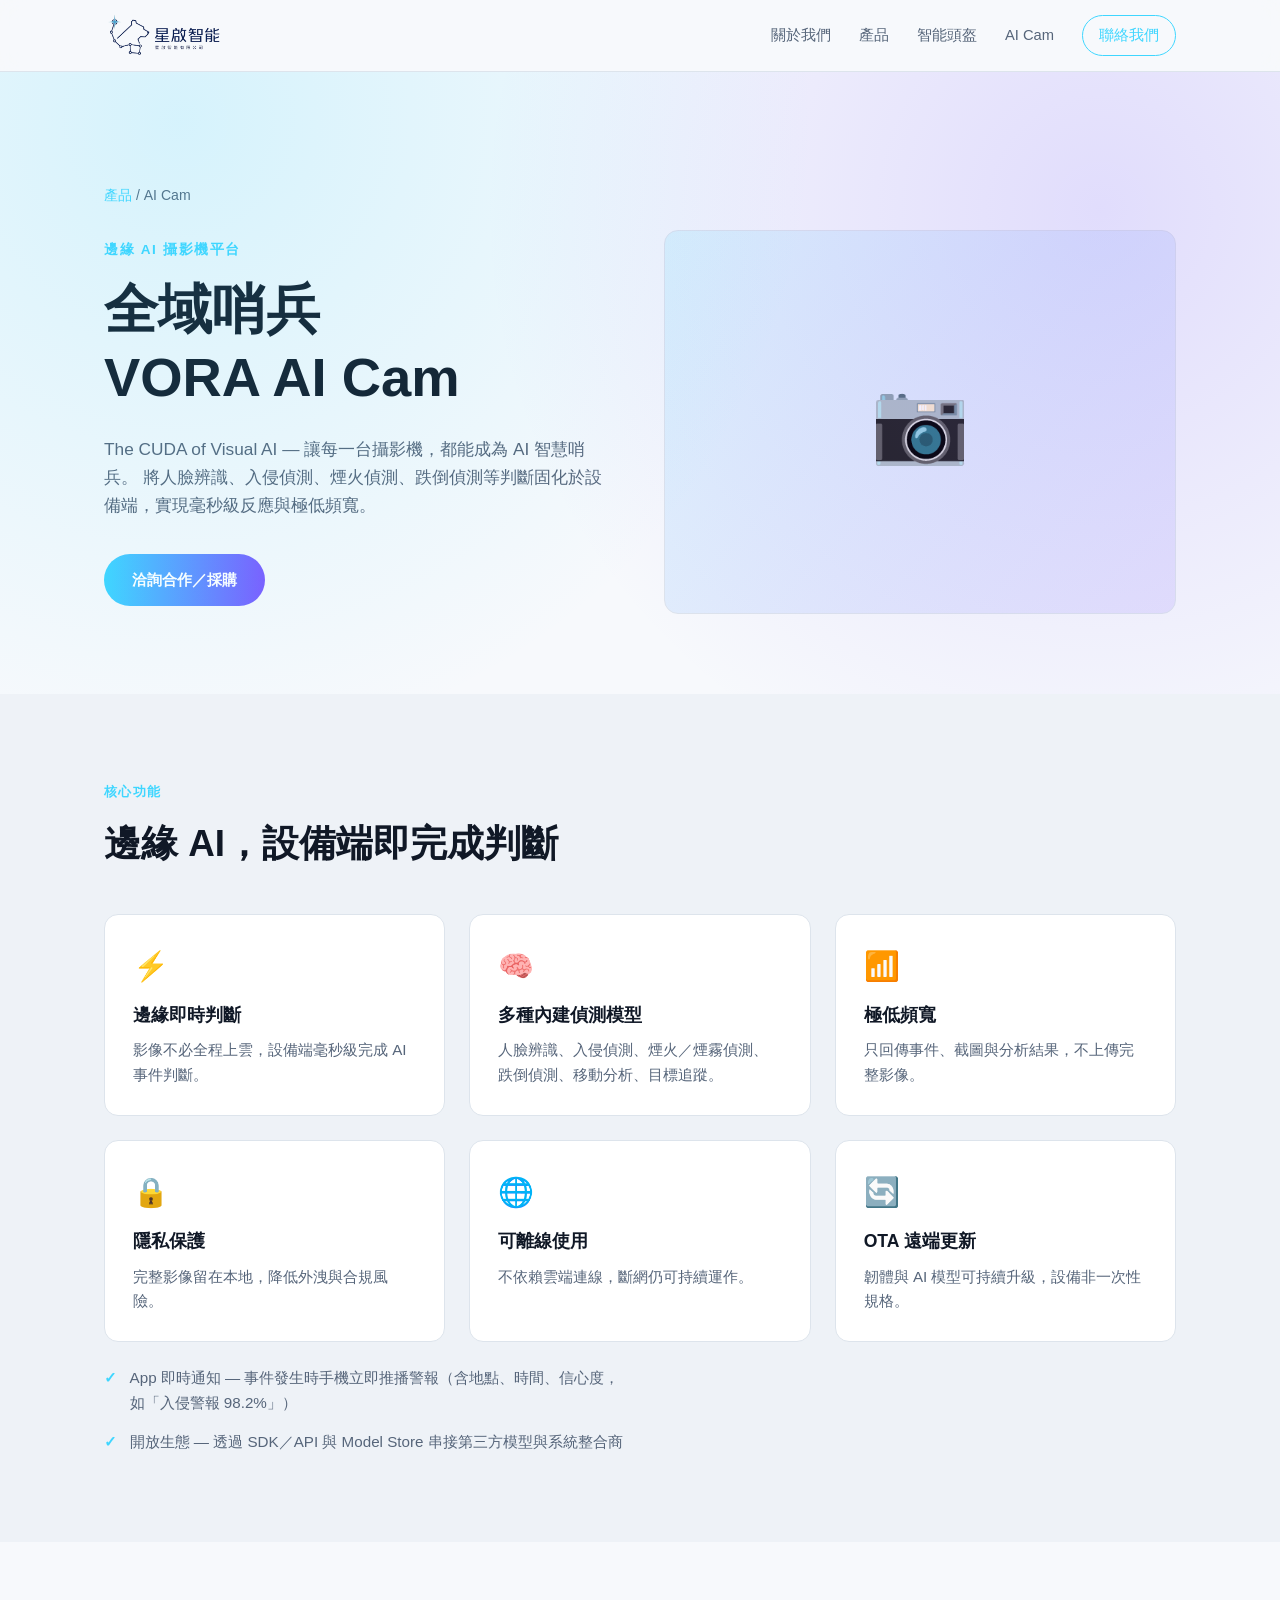
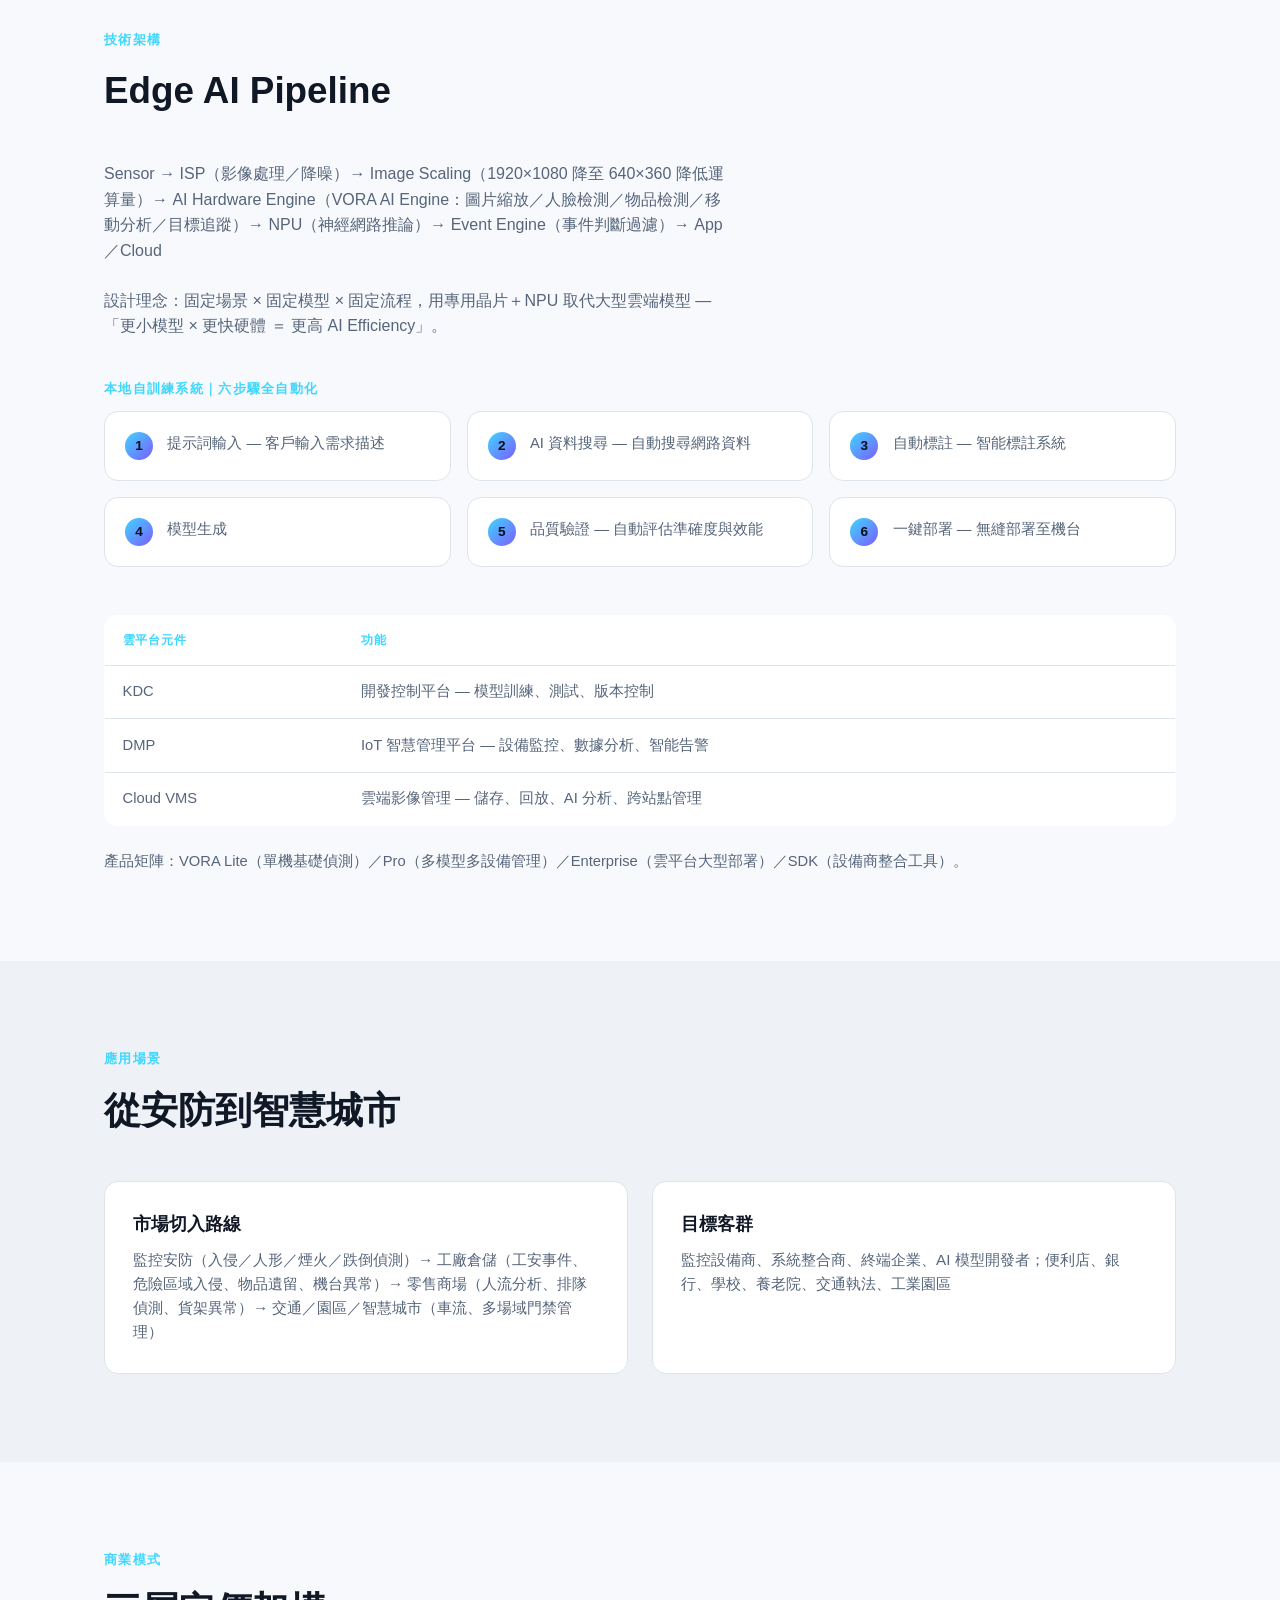
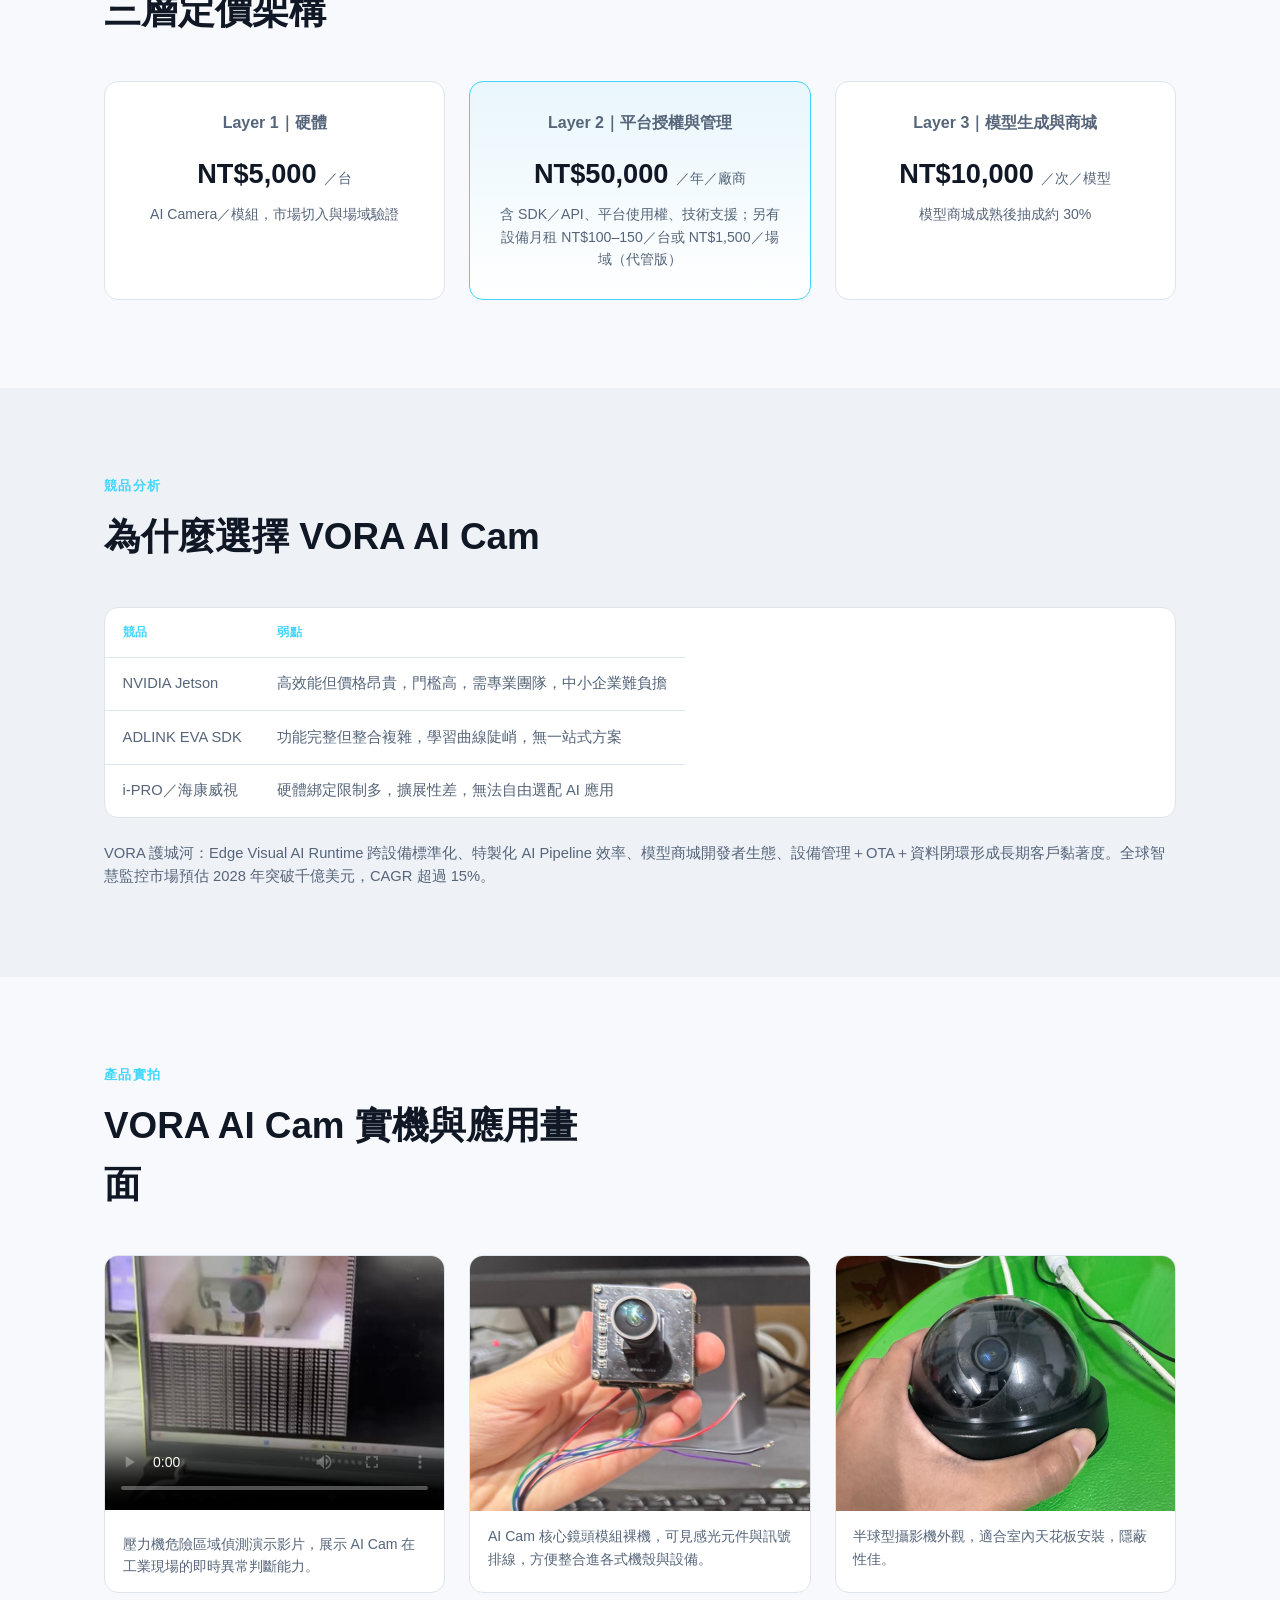
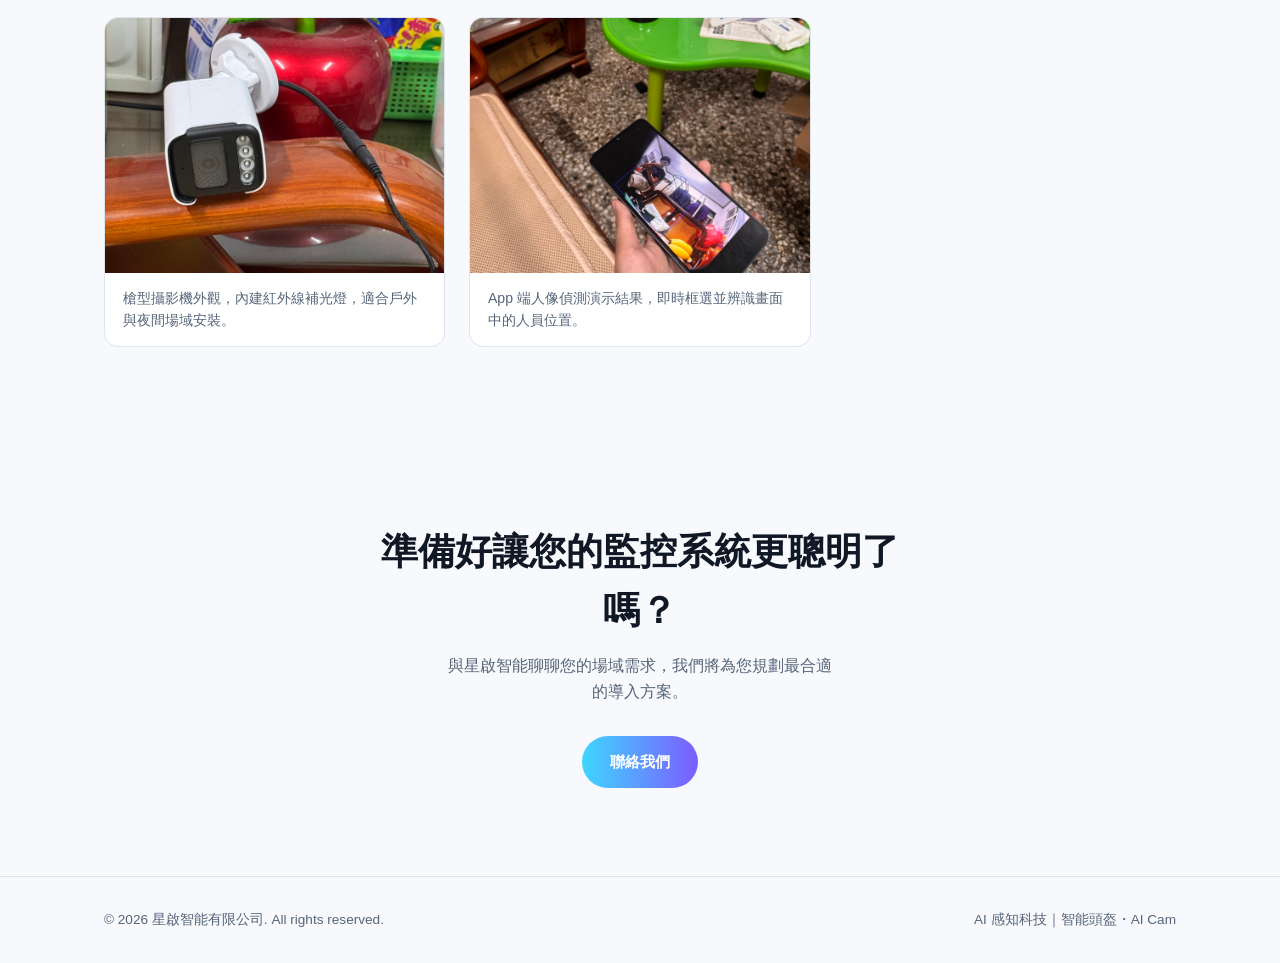
==== products/aicam.html @ d31639c8 "Refresh AI Cam gallery with new photos/video and accurate captions" ====
<!DOCTYPE html>
<html lang="zh-Hant">
<head>
<meta charset="UTF-8">
<meta name="viewport" content="width=device-width, initial-scale=1.0">
<title>全域哨兵｜VORA AI Cam — 星啟智能有限公司</title>
<meta name="description" content="VORA AI Cam：邊緣視覺 AI 攝影機平台，本地即時判斷、極低頻寬、OTA 持續升級，一鍵訓練、一鍵部署。">
<link rel="icon" href="data:image/svg+xml,<svg xmlns=%22http://www.w3.org/2000/svg%22 viewBox=%220 0 100 100%22><text y=%22.9em%22 font-size=%2290%22>✨</text></svg>">
<link rel="stylesheet" href="../css/style.css?v=1784626027">
</head>
<body>

<header class="nav" id="nav">
  <div class="nav-inner">
    <a href="../index.html#top" class="brand"><img src="../img/brand/logo.png?v=1784626027" alt="星啟智能有限公司"></a>
    <nav class="nav-links" id="navLinks">
      <a href="../index.html#about">關於我們</a>
      <a href="../index.html#products">產品</a>
      <a href="helmet.html">智能頭盔</a>
      <a href="aicam.html">AI Cam</a>
      <a href="../index.html#contact" class="cta-link">聯絡我們</a>
    </nav>
    <button class="nav-toggle" id="navToggle" aria-label="開啟選單">
      <span></span><span></span><span></span>
    </button>
  </div>
</header>

<main>

  <section class="hero">
    <div class="hero-bg" aria-hidden="true"></div>
    <div class="container">
      <p class="breadcrumb"><a href="../index.html#products">產品</a> / AI Cam</p>
      <div class="product-hero">
        <div>
          <p class="eyebrow">邊緣 AI 攝影機平台</p>
          <h1>全域哨兵<br>VORA AI Cam</h1>
          <p class="hero-sub">The CUDA of Visual AI — 讓每一台攝影機，都能成為 AI 智慧哨兵。
            將人臉辨識、入侵偵測、煙火偵測、跌倒偵測等判斷固化於設備端，實現毫秒級反應與極低頻寬。</p>
          <div class="hero-cta">
            <a href="../index.html#contact" class="btn btn-primary">洽詢合作／採購</a>
          </div>
        </div>
        <div class="product-hero-media" aria-hidden="true">📷</div>
      </div>
    </div>
  </section>

  <section class="section section-alt">
    <div class="container">
      <p class="section-label">核心功能</p>
      <h2>邊緣 AI，設備端即完成判斷</h2>
      <div class="grid-3">
        <div class="feature">
          <div class="feature-icon">⚡</div>
          <h3>邊緣即時判斷</h3>
          <p>影像不必全程上雲，設備端毫秒級完成 AI 事件判斷。</p>
        </div>
        <div class="feature">
          <div class="feature-icon">🧠</div>
          <h3>多種內建偵測模型</h3>
          <p>人臉辨識、入侵偵測、煙火／煙霧偵測、跌倒偵測、移動分析、目標追蹤。</p>
        </div>
        <div class="feature">
          <div class="feature-icon">📶</div>
          <h3>極低頻寬</h3>
          <p>只回傳事件、截圖與分析結果，不上傳完整影像。</p>
        </div>
        <div class="feature">
          <div class="feature-icon">🔒</div>
          <h3>隱私保護</h3>
          <p>完整影像留在本地，降低外洩與合規風險。</p>
        </div>
        <div class="feature">
          <div class="feature-icon">🌐</div>
          <h3>可離線使用</h3>
          <p>不依賴雲端連線，斷網仍可持續運作。</p>
        </div>
        <div class="feature">
          <div class="feature-icon">🔄</div>
          <h3>OTA 遠端更新</h3>
          <p>韌體與 AI 模型可持續升級，設備非一次性規格。</p>
        </div>
      </div>
      <div class="grid-2 arch-features" style="margin-top:1.5rem">
        <ul class="check-list">
          <li>App 即時通知 — 事件發生時手機立即推播警報（含地點、時間、信心度，如「入侵警報 98.2%」）</li>
          <li>開放生態 — 透過 SDK／API 與 Model Store 串接第三方模型與系統整合商</li>
        </ul>
      </div>
    </div>
  </section>

  <section class="section">
    <div class="container">
      <p class="section-label">技術架構</p>
      <h2>Edge AI Pipeline</h2>
      <p style="color:var(--text-dim); margin-bottom:1.5rem; max-width:70ch;">
        Sensor → ISP（影像處理／降噪）→ Image Scaling（1920×1080 降至 640×360 降低運算量）→
        AI Hardware Engine（VORA AI Engine：圖片縮放／人臉檢測／物品檢測／移動分析／目標追蹤）→
        NPU（神經網路推論）→ Event Engine（事件判斷過濾）→ App／Cloud
      </p>
      <p style="color:var(--text-dim); margin-bottom:2.5rem; max-width:70ch;">
        設計理念：固定場景 × 固定模型 × 固定流程，用專用晶片＋NPU 取代大型雲端模型 —
        「更小模型 × 更快硬體 ＝ 更高 AI Efficiency」。
      </p>

      <p class="section-label">本地自訓練系統｜六步驟全自動化</p>
      <ol class="steps">
        <li><span>1</span>提示詞輸入 — 客戶輸入需求描述</li>
        <li><span>2</span>AI 資料搜尋 — 自動搜尋網路資料</li>
        <li><span>3</span>自動標註 — 智能標註系統</li>
        <li><span>4</span>模型生成</li>
        <li><span>5</span>品質驗證 — 自動評估準確度與效能</li>
        <li><span>6</span>一鍵部署 — 無縫部署至機台</li>
      </ol>

      <table class="table">
        <thead><tr><th>雲平台元件</th><th>功能</th></tr></thead>
        <tbody>
          <tr><td>KDC</td><td>開發控制平台 — 模型訓練、測試、版本控制</td></tr>
          <tr><td>DMP</td><td>IoT 智慧管理平台 — 設備監控、數據分析、智能告警</td></tr>
          <tr><td>Cloud VMS</td><td>雲端影像管理 — 儲存、回放、AI 分析、跨站點管理</td></tr>
        </tbody>
      </table>

      <p class="market-note">產品矩陣：VORA Lite（單機基礎偵測）／Pro（多模型多設備管理）／Enterprise（雲平台大型部署）／SDK（設備商整合工具）。</p>
    </div>
  </section>

  <section class="section section-alt">
    <div class="container">
      <p class="section-label">應用場景</p>
      <h2>從安防到智慧城市</h2>
      <div class="grid-2">
        <div class="card">
          <h3>市場切入路線</h3>
          <p>監控安防（入侵／人形／煙火／跌倒偵測）→ 工廠倉儲（工安事件、危險區域入侵、物品遺留、機台異常）→ 零售商場（人流分析、排隊偵測、貨架異常）→ 交通／園區／智慧城市（車流、多場域門禁管理）</p>
        </div>
        <div class="card">
          <h3>目標客群</h3>
          <p>監控設備商、系統整合商、終端企業、AI 模型開發者；便利店、銀行、學校、養老院、交通執法、工業園區</p>
        </div>
      </div>
    </div>
  </section>

  <section class="section">
    <div class="container">
      <p class="section-label">商業模式</p>
      <h2>三層定價架構</h2>
      <div class="grid-3 pricing-grid">
        <div class="price-card">
          <h3>Layer 1｜硬體</h3>
          <p class="price">NT$5,000 <span>／台</span></p>
          <p class="price-desc">AI Camera／模組，市場切入與場域驗證</p>
        </div>
        <div class="price-card featured">
          <h3>Layer 2｜平台授權與管理</h3>
          <p class="price">NT$50,000 <span>／年／廠商</span></p>
          <p class="price-desc">含 SDK／API、平台使用權、技術支援；另有設備月租 NT$100–150／台或 NT$1,500／場域（代管版）</p>
        </div>
        <div class="price-card">
          <h3>Layer 3｜模型生成與商城</h3>
          <p class="price">NT$10,000 <span>／次／模型</span></p>
          <p class="price-desc">模型商城成熟後抽成約 30%</p>
        </div>
      </div>
    </div>
  </section>

  <section class="section section-alt">
    <div class="container">
      <p class="section-label">競品分析</p>
      <h2>為什麼選擇 VORA AI Cam</h2>
      <table class="table table-wide">
        <thead><tr><th>競品</th><th>弱點</th></tr></thead>
        <tbody>
          <tr><td>NVIDIA Jetson</td><td>高效能但價格昂貴，門檻高，需專業團隊，中小企業難負擔</td></tr>
          <tr><td>ADLINK EVA SDK</td><td>功能完整但整合複雜，學習曲線陡峭，無一站式方案</td></tr>
          <tr><td>i-PRO／海康威視</td><td>硬體綁定限制多，擴展性差，無法自由選配 AI 應用</td></tr>
        </tbody>
      </table>
      <p class="market-note">VORA 護城河：Edge Visual AI Runtime 跨設備標準化、特製化 AI Pipeline 效率、模型商城開發者生態、設備管理＋OTA＋資料閉環形成長期客戶黏著度。全球智慧監控市場預估 2028 年突破千億美元，CAGR 超過 15%。</p>
    </div>
  </section>

  <section class="section">
    <div class="container">
      <p class="section-label">產品實拍</p>
      <h2>VORA AI Cam 實機與應用畫面</h2>
      <div class="gallery">
        <figure class="gallery-item">
          <video src="../media/aicam/aicam-1.mp4?v=1784626617" poster="../media/aicam/aicam-1-poster.jpg?v=1784626617" controls playsinline preload="metadata"></video>
          <figcaption>壓力機危險區域偵測演示影片，展示 AI Cam 在工業現場的即時異常判斷能力。</figcaption>
        </figure>
        <figure class="gallery-item">
          <img src="../img/aicam/aicam-1.jpg?v=1784626617" alt="VORA AI Cam 核心鏡頭模組裸機" loading="lazy">
          <figcaption>AI Cam 核心鏡頭模組裸機，可見感光元件與訊號排線，方便整合進各式機殼與設備。</figcaption>
        </figure>
        <figure class="gallery-item">
          <img src="../img/aicam/aicam-2.jpg?v=1784626617" alt="VORA AI Cam 半球型攝影機外觀" loading="lazy">
          <figcaption>半球型攝影機外觀，適合室內天花板安裝，隱蔽性佳。</figcaption>
        </figure>
        <figure class="gallery-item">
          <img src="../img/aicam/aicam-3.jpg?v=1784626617" alt="VORA AI Cam 槍型攝影機外觀" loading="lazy">
          <figcaption>槍型攝影機外觀，內建紅外線補光燈，適合戶外與夜間場域安裝。</figcaption>
        </figure>
        <figure class="gallery-item">
          <img src="../img/aicam/aicam-4.jpg?v=1784626617" alt="VORA AI Cam 人像偵測演示結果" loading="lazy">
          <figcaption>App 端人像偵測演示結果，即時框選並辨識畫面中的人員位置。</figcaption>
        </figure>
      </div>
    </div>
  </section>

  <section class="section section-cta">
    <div class="container cta-inner">
      <h2>準備好讓您的監控系統更聰明了嗎？</h2>
      <p>與星啟智能聊聊您的場域需求，我們將為您規劃最合適的導入方案。</p>
      <a href="../index.html#contact" class="btn btn-primary">聯絡我們</a>
    </div>
  </section>

</main>

<footer class="footer">
  <div class="container footer-inner">
    <span>© <span id="year"></span> 星啟智能有限公司. All rights reserved.</span>
    <span>AI 感知科技｜智能頭盔・AI Cam</span>
  </div>
</footer>

<script src="../js/main.js?v=1784626027"></script>
</body>
</html>
---- css/style.css ----
:root {
  --bg: #0a0e14;
  --bg-alt: #0f1520;
  --surface: #131a26;
  --border: #22303f;
  --text: #eaf1f7;
  --text-dim: #9fb1c1;
  --accent: #3fd6ff;
  --accent-2: #7c5cff;
  --radius: 14px;
  --max-w: 1120px;
}

* { box-sizing: border-box; margin: 0; padding: 0; }

html { scroll-behavior: smooth; }

body {
  font-family: -apple-system, BlinkMacSystemFont, "Segoe UI", "PingFang TC", "Noto Sans TC", sans-serif;
  background: var(--bg);
  color: var(--text);
  line-height: 1.6;
  overflow-x: hidden;
}

.container {
  max-width: var(--max-w);
  margin: 0 auto;
  padding: 0 1.5rem;
}

a { color: inherit; text-decoration: none; }

img { max-width: 100%; display: block; }

/* Nav */
.nav {
  position: sticky;
  top: 0;
  z-index: 100;
  backdrop-filter: blur(12px);
  background: rgba(10, 14, 20, 0.75);
  border-bottom: 1px solid var(--border);
}
.nav-inner {
  max-width: var(--max-w);
  margin: 0 auto;
  padding: 0.9rem 1.5rem;
  display: flex;
  align-items: center;
  justify-content: space-between;
}
.brand {
  display: flex;
  align-items: center;
}
.brand img {
  display: block;
  height: 42px;
  width: auto;
}
.nav-links {
  display: flex;
  gap: 1.75rem;
  align-items: center;
}
.nav-links a {
  font-size: 0.92rem;
  color: var(--text-dim);
  transition: color 0.2s;
  white-space: nowrap;
}
.nav-links a:hover { color: var(--text); }
.cta-link {
  padding: 0.5rem 1rem;
  border: 1px solid var(--accent);
  border-radius: 999px;
  color: var(--accent) !important;
}
.nav-toggle {
  display: none;
  flex-direction: column;
  gap: 5px;
  background: none;
  border: none;
  cursor: pointer;
  padding: 0.5rem;
}
.nav-toggle span {
  width: 22px;
  height: 2px;
  background: var(--text);
  display: block;
}

/* Hero */
.hero {
  position: relative;
  padding: 7rem 0 5rem;
  overflow: hidden;
}
.hero-bg {
  position: absolute;
  inset: -20% -10%;
  background:
    radial-gradient(circle at 20% 20%, rgba(63,214,255,0.18), transparent 45%),
    radial-gradient(circle at 80% 30%, rgba(124,92,255,0.18), transparent 45%);
  z-index: 0;
  pointer-events: none;
}
.hero-inner { position: relative; z-index: 1; }
.eyebrow {
  color: var(--accent);
  font-weight: 600;
  letter-spacing: 0.12em;
  text-transform: uppercase;
  font-size: 0.85rem;
  margin-bottom: 1rem;
}
.hero h1 {
  font-size: clamp(2rem, 5vw, 3.4rem);
  font-weight: 800;
  line-height: 1.25;
  max-width: 20ch;
}
.hero-sub {
  margin-top: 1.5rem;
  max-width: 56ch;
  color: var(--text-dim);
  font-size: 1.08rem;
}
.hero-cta {
  margin-top: 2.2rem;
  display: flex;
  gap: 1rem;
  flex-wrap: wrap;
}
.btn {
  display: inline-block;
  padding: 0.85rem 1.75rem;
  border-radius: 999px;
  font-weight: 600;
  font-size: 0.95rem;
  transition: transform 0.15s, opacity 0.15s;
}
.btn:hover { transform: translateY(-2px); }
.btn-primary {
  background: linear-gradient(90deg, var(--accent), var(--accent-2));
  color: #04101a;
}
.btn-ghost {
  border: 1px solid var(--border);
  color: var(--text);
}
.hero-stats {
  margin-top: 3.5rem;
  display: flex;
  gap: 3rem;
  flex-wrap: wrap;
}
.hero-stats strong {
  display: block;
  font-size: 2rem;
  font-weight: 800;
  color: var(--accent);
}
.hero-stats span {
  color: var(--text-dim);
  font-size: 0.85rem;
}

/* Sections */
.section { padding: 5.5rem 0; }
.section-alt { background: var(--bg-alt); }
.section-label {
  color: var(--accent);
  font-weight: 700;
  letter-spacing: 0.1em;
  text-transform: uppercase;
  font-size: 0.8rem;
  margin-bottom: 0.75rem;
}
.section h2 {
  font-size: clamp(1.6rem, 3vw, 2.3rem);
  font-weight: 800;
  margin-bottom: 2.5rem;
  max-width: 24ch;
}

.grid-2 {
  display: grid;
  grid-template-columns: repeat(2, 1fr);
  gap: 1.5rem;
}
.grid-3 {
  display: grid;
  grid-template-columns: repeat(3, 1fr);
  gap: 1.5rem;
}

.card, .feature, .price-card {
  background: var(--surface);
  border: 1px solid var(--border);
  border-radius: var(--radius);
  padding: 1.75rem;
}
.card h3, .feature h3 { font-size: 1.1rem; margin-bottom: 0.6rem; }
.card p, .feature p { color: var(--text-dim); font-size: 0.95rem; }
.card-num {
  display: block;
  font-size: 0.8rem;
  color: var(--accent);
  font-weight: 700;
  margin-bottom: 0.75rem;
}
.feature-icon { font-size: 1.8rem; margin-bottom: 0.75rem; }

.steps {
  list-style: none;
  display: grid;
  grid-template-columns: repeat(3, 1fr);
  gap: 1rem;
  margin-bottom: 3rem;
}
.steps li {
  background: var(--surface);
  border: 1px solid var(--border);
  border-radius: var(--radius);
  padding: 1.25rem;
  font-size: 0.92rem;
  color: var(--text-dim);
  display: flex;
  gap: 0.9rem;
  align-items: flex-start;
}
.steps li span {
  flex-shrink: 0;
  width: 28px;
  height: 28px;
  border-radius: 50%;
  background: linear-gradient(135deg, var(--accent), var(--accent-2));
  color: #04101a;
  font-weight: 800;
  display: flex;
  align-items: center;
  justify-content: center;
  font-size: 0.85rem;
}

.arch-features { align-items: start; }
.check-list { list-style: none; display: flex; flex-direction: column; gap: 0.9rem; }
.check-list li {
  padding-left: 1.6rem;
  position: relative;
  color: var(--text-dim);
  font-size: 0.95rem;
}
.check-list li::before {
  content: "✓";
  position: absolute;
  left: 0;
  color: var(--accent);
  font-weight: 800;
}

.table {
  width: 100%;
  border-collapse: collapse;
  background: var(--surface);
  border: 1px solid var(--border);
  border-radius: var(--radius);
  overflow: hidden;
}
.table th, .table td {
  text-align: left;
  padding: 0.9rem 1.1rem;
  border-bottom: 1px solid var(--border);
  font-size: 0.92rem;
}
.table th {
  color: var(--accent);
  font-size: 0.78rem;
  text-transform: uppercase;
  letter-spacing: 0.06em;
}
.table td { color: var(--text-dim); }
.table tr:last-child td { border-bottom: none; }
.table-wide { display: block; overflow-x: auto; white-space: nowrap; }

.pricing-grid .price-card { text-align: center; }
.price-card h3 { font-size: 1rem; color: var(--text-dim); margin-bottom: 1rem; }
.price-card .price {
  font-size: 1.7rem;
  font-weight: 800;
  color: var(--text);
  margin-bottom: 0.5rem;
}
.price-card .price span { font-size: 0.85rem; font-weight: 400; color: var(--text-dim); }
.price-card.featured {
  border-color: var(--accent);
  background: linear-gradient(180deg, rgba(63,214,255,0.08), var(--surface));
}
.price-desc { color: var(--text-dim); font-size: 0.88rem; }

.market-note {
  margin-top: 1.5rem;
  color: var(--text-dim);
  font-size: 0.92rem;
}

.timeline { display: flex; flex-direction: column; gap: 1.5rem; }
.timeline-item {
  display: flex;
  gap: 1.75rem;
  align-items: flex-start;
  background: var(--surface);
  border: 1px solid var(--border);
  border-radius: var(--radius);
  padding: 1.75rem;
}
.timeline-year {
  font-size: 1.5rem;
  font-weight: 800;
  color: var(--accent);
  flex-shrink: 0;
  min-width: 4.5rem;
}
.timeline-content h3 { margin-bottom: 0.4rem; }
.timeline-content p { color: var(--text-dim); font-size: 0.95rem; }

.section-cta { text-align: center; }
.cta-inner h2 { margin: 0 auto 0.75rem; max-width: 28ch; }
.cta-inner p { color: var(--text-dim); max-width: 44ch; margin: 0 auto 2rem; }

.gallery {
  display: grid;
  grid-template-columns: repeat(3, 1fr);
  gap: 1.5rem;
}
.gallery-item {
  background: var(--surface);
  border: 1px solid var(--border);
  border-radius: var(--radius);
  overflow: hidden;
}
.gallery-item img,
.gallery-item video {
  width: 100%;
  aspect-ratio: 4 / 3;
  object-fit: cover;
  background: var(--bg-alt);
}
.gallery-item figcaption {
  padding: 0.9rem 1.1rem;
  font-size: 0.88rem;
  color: var(--text-dim);
}

.product-grid {
  display: grid;
  grid-template-columns: repeat(2, 1fr);
  gap: 1.75rem;
}
.product-card {
  display: block;
  background: var(--surface);
  border: 1px solid var(--border);
  border-radius: var(--radius);
  overflow: hidden;
  transition: transform 0.2s, border-color 0.2s;
}
.product-card:hover { transform: translateY(-4px); border-color: var(--accent); }
.product-media {
  aspect-ratio: 16 / 10;
  display: flex;
  align-items: center;
  justify-content: center;
  font-size: 3.5rem;
  background: linear-gradient(135deg, rgba(63,214,255,0.12), rgba(124,92,255,0.12));
  overflow: hidden;
}
.product-media img {
  width: 100%;
  height: 100%;
  object-fit: cover;
}
.product-body { padding: 1.75rem; }
.product-tag {
  display: inline-block;
  font-size: 0.75rem;
  font-weight: 700;
  letter-spacing: 0.08em;
  text-transform: uppercase;
  color: var(--accent);
  margin-bottom: 0.6rem;
}
.product-body h3 { font-size: 1.25rem; margin-bottom: 0.6rem; }
.product-body p { color: var(--text-dim); font-size: 0.95rem; margin-bottom: 1.1rem; }
.product-link { color: var(--accent); font-weight: 600; font-size: 0.9rem; }
.product-link::after { content: " →"; }

.contact-grid {
  display: grid;
  grid-template-columns: repeat(3, 1fr);
  gap: 1.5rem;
  margin-top: 2rem;
}
.contact-card {
  display: flex;
  flex-direction: column;
  gap: 0.6rem;
  background: var(--surface);
  border: 1px solid var(--border);
  border-radius: var(--radius);
  padding: 1.5rem;
  transition: border-color 0.2s;
}
.contact-card:hover { border-color: var(--accent); }
.contact-icon { font-size: 1.6rem; }
.contact-card h3 { font-size: 0.95rem; color: var(--text-dim); font-weight: 600; }
.contact-card span { font-size: 1rem; font-weight: 600; word-break: break-word; }

.breadcrumb {
  color: var(--text-dim);
  font-size: 0.88rem;
  margin-bottom: 1.5rem;
}
.breadcrumb a { color: var(--accent); }

.product-hero {
  display: grid;
  grid-template-columns: 1fr 1fr;
  gap: 3rem;
  align-items: center;
}
.product-hero-media {
  aspect-ratio: 4 / 3;
  border-radius: var(--radius);
  background: linear-gradient(135deg, rgba(63,214,255,0.14), rgba(124,92,255,0.14));
  border: 1px solid var(--border);
  display: flex;
  align-items: center;
  justify-content: center;
  font-size: 5rem;
  overflow: hidden;
}
.product-hero-media img {
  width: 100%;
  height: 100%;
  object-fit: cover;
}

.footer {
  border-top: 1px solid var(--border);
  padding: 2rem 0;
}
.footer-inner {
  display: flex;
  justify-content: space-between;
  color: var(--text-dim);
  font-size: 0.85rem;
  flex-wrap: wrap;
  gap: 0.5rem;
}

/* Light theme */
@media (prefers-color-scheme: light) {
  :root {
    --bg: #f7f9fc;
    --bg-alt: #eef2f7;
    --surface: #ffffff;
    --border: #dde4ec;
    --text: #101826;
    --text-dim: #56657a;
  }
  .nav { background: rgba(247, 249, 252, 0.8); }
  .btn-primary { color: #ffffff; }
}

/* Responsive */
@media (max-width: 860px) {
  .nav-links {
    position: fixed;
    top: 60px;
    left: 0;
    right: 0;
    background: var(--bg);
    border-bottom: 1px solid var(--border);
    flex-direction: column;
    align-items: flex-start;
    padding: 1.5rem;
    gap: 1.25rem;
    transform: translateY(-150%);
    transition: transform 0.25s ease;
  }
  .nav-links.open { transform: translateY(0); }
  .nav-toggle { display: flex; }
  .grid-2, .grid-3, .steps { grid-template-columns: 1fr; }
  .product-grid, .contact-grid, .product-hero, .gallery { grid-template-columns: 1fr; }
  .hero { padding: 5rem 0 3.5rem; }
}
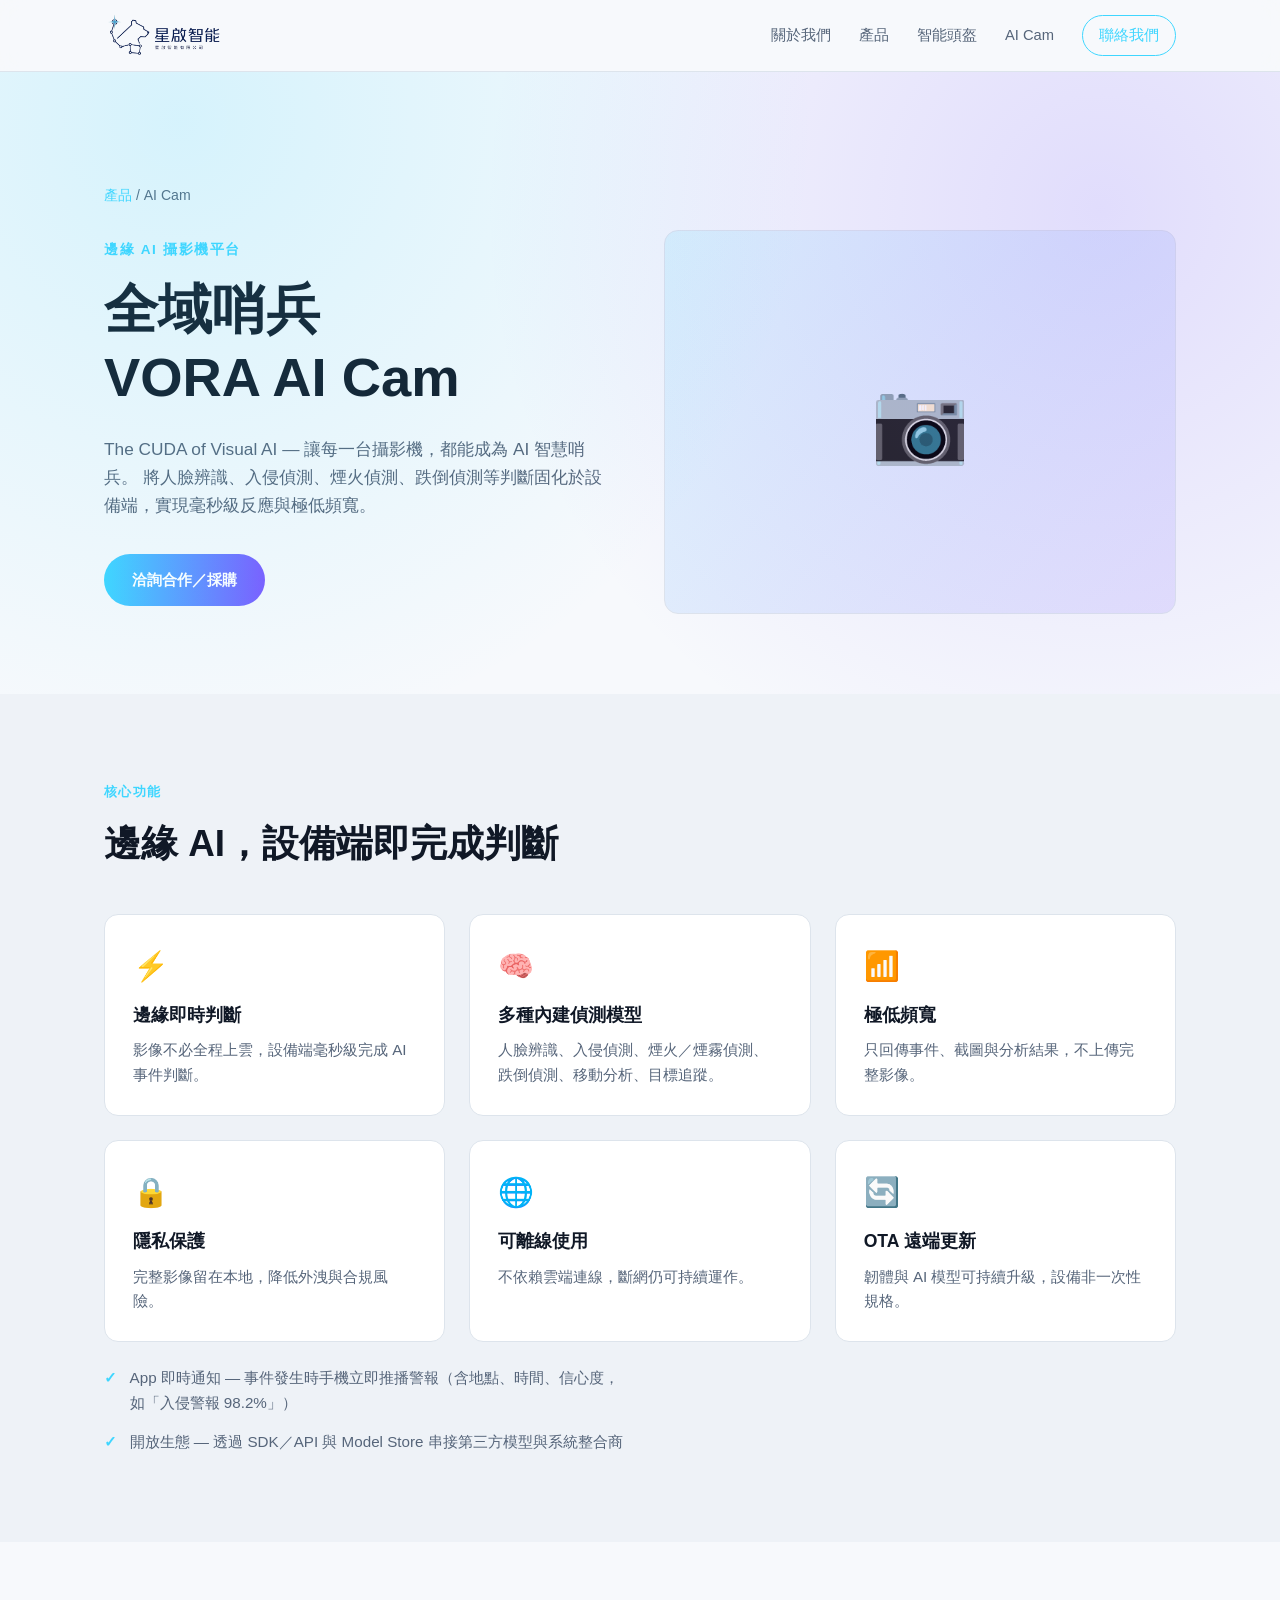
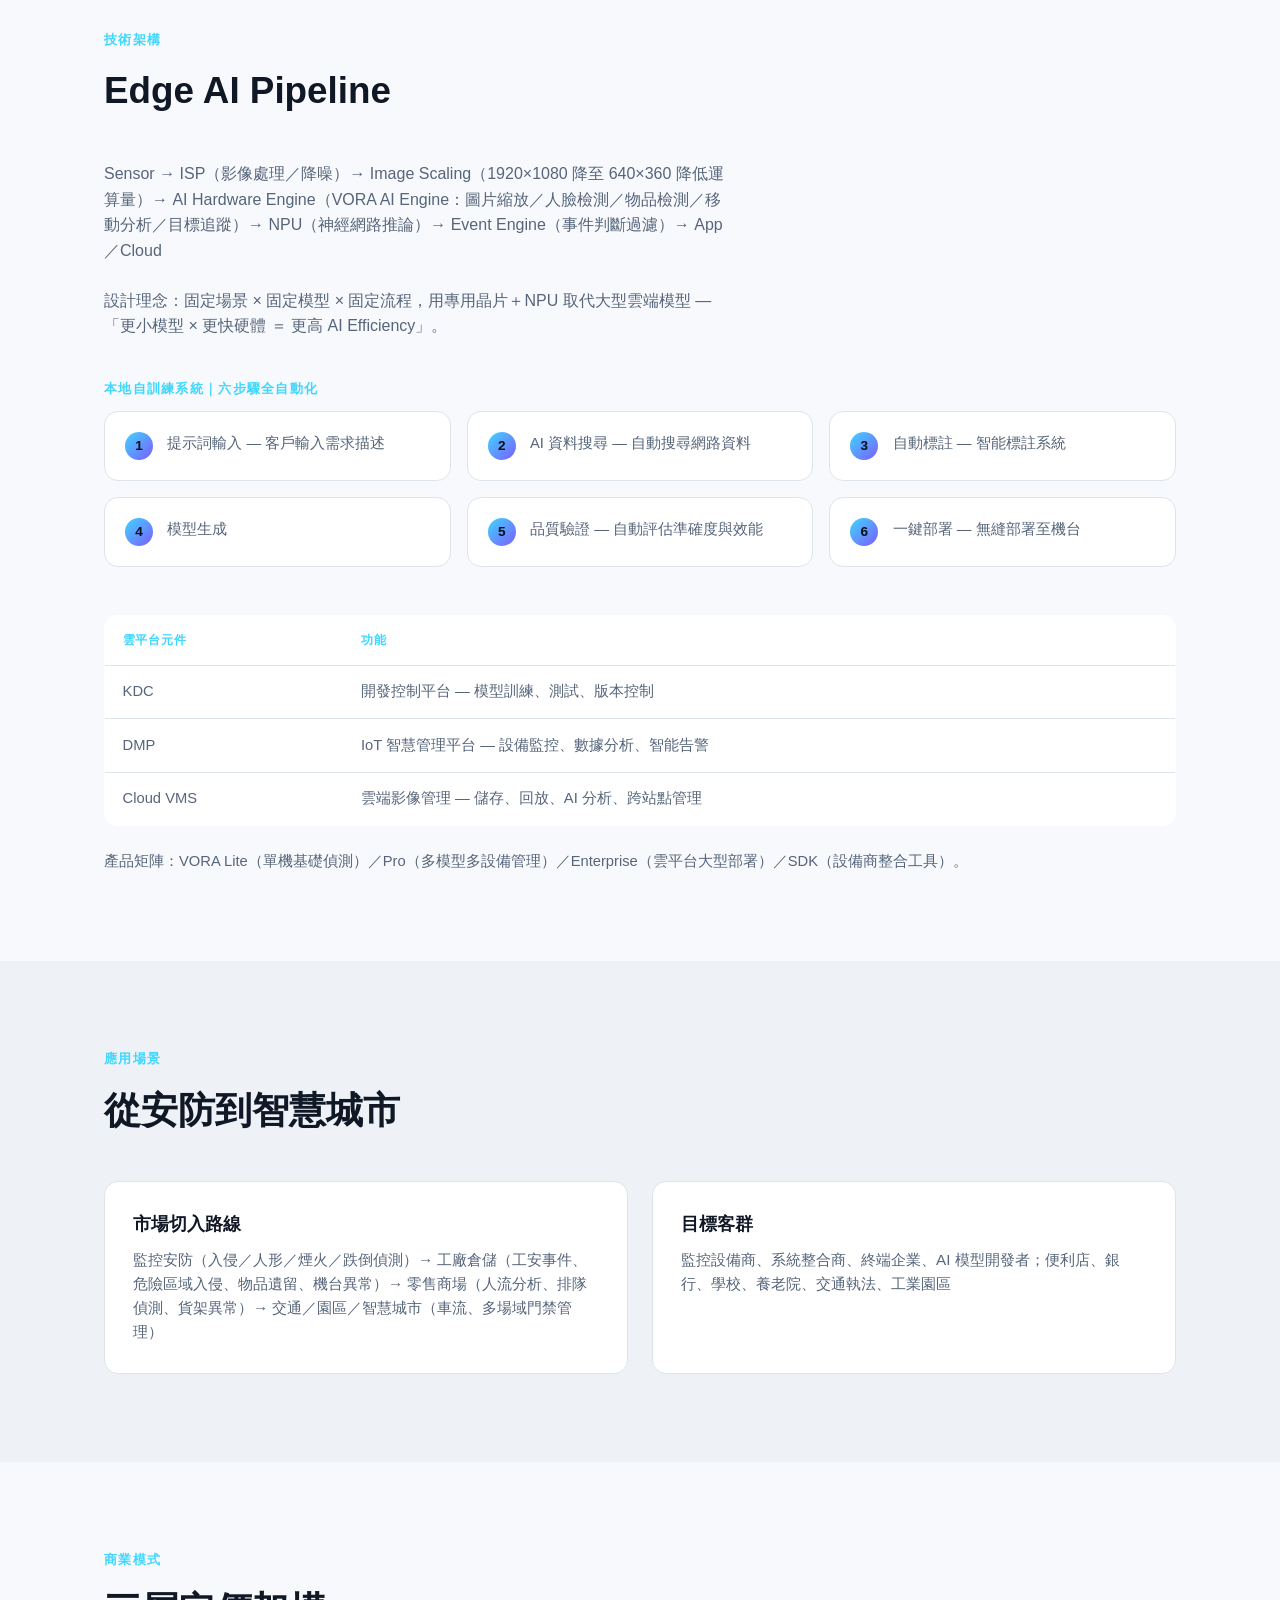
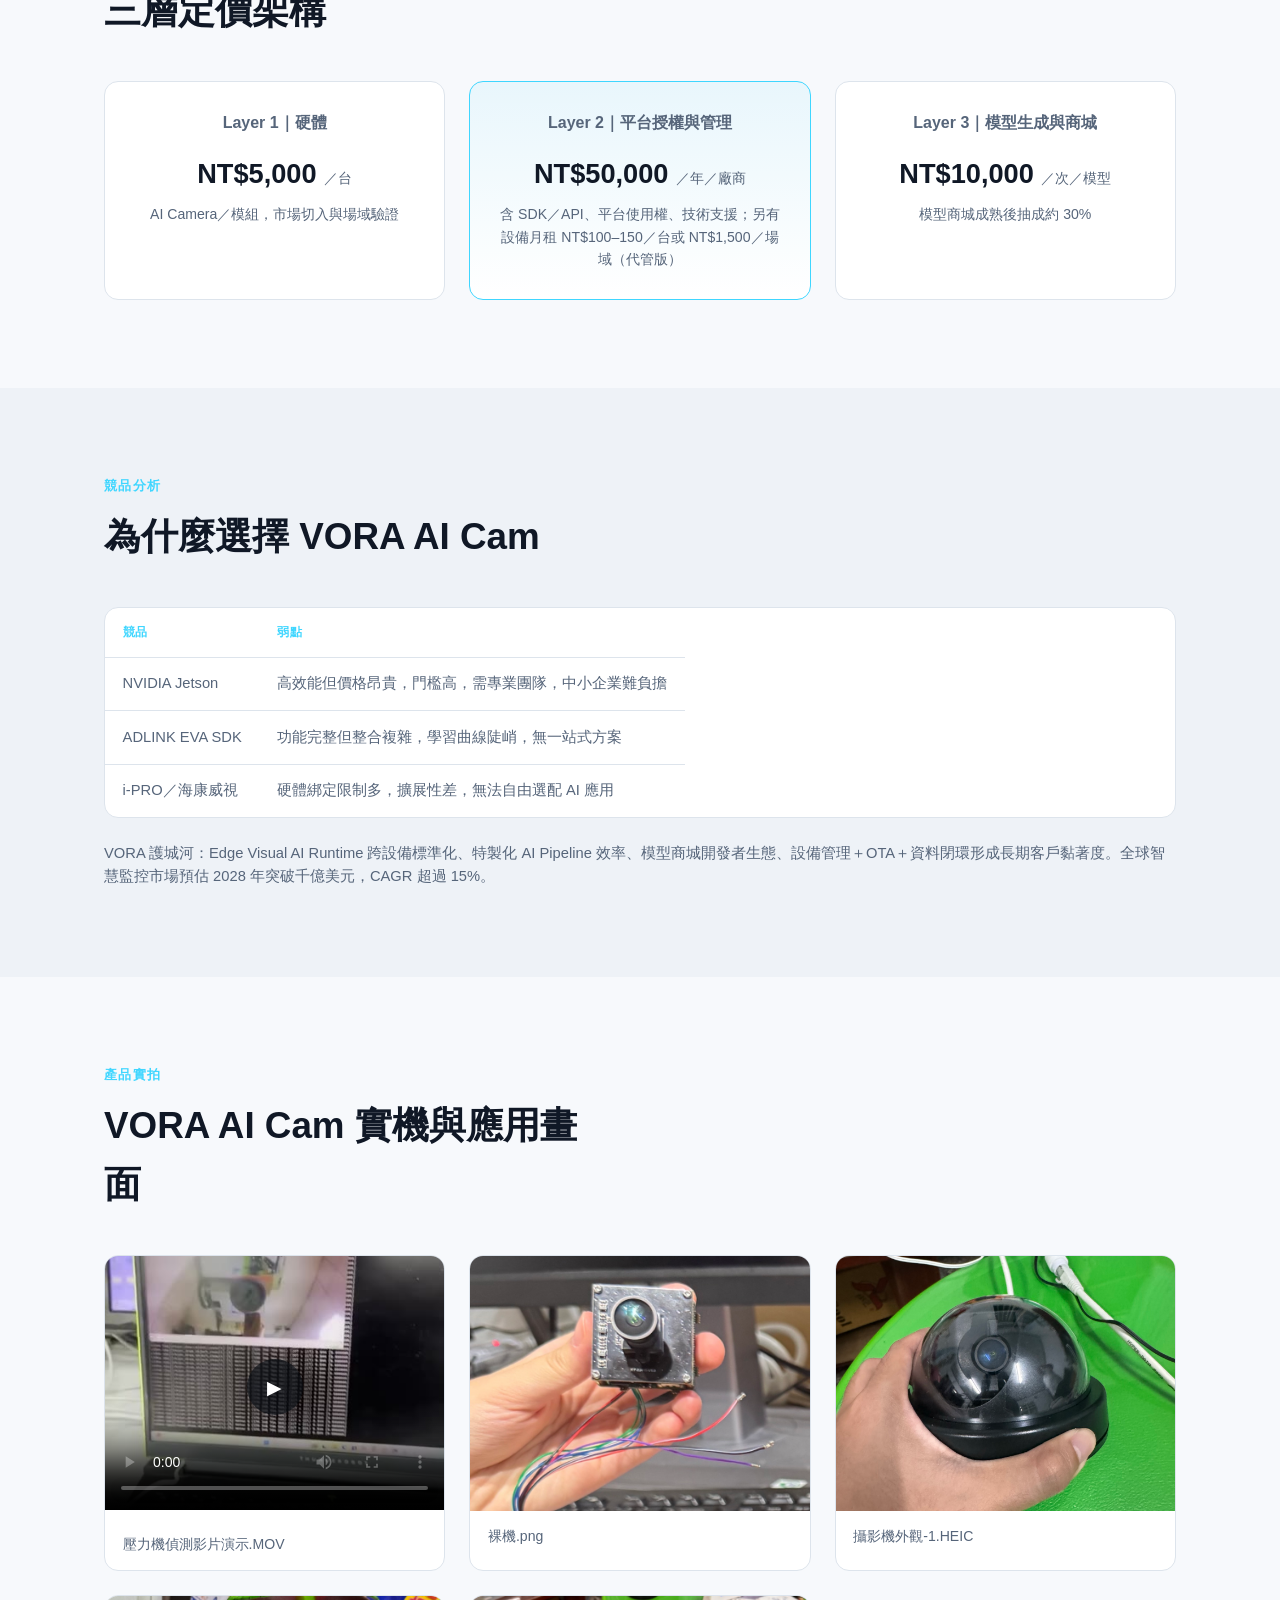
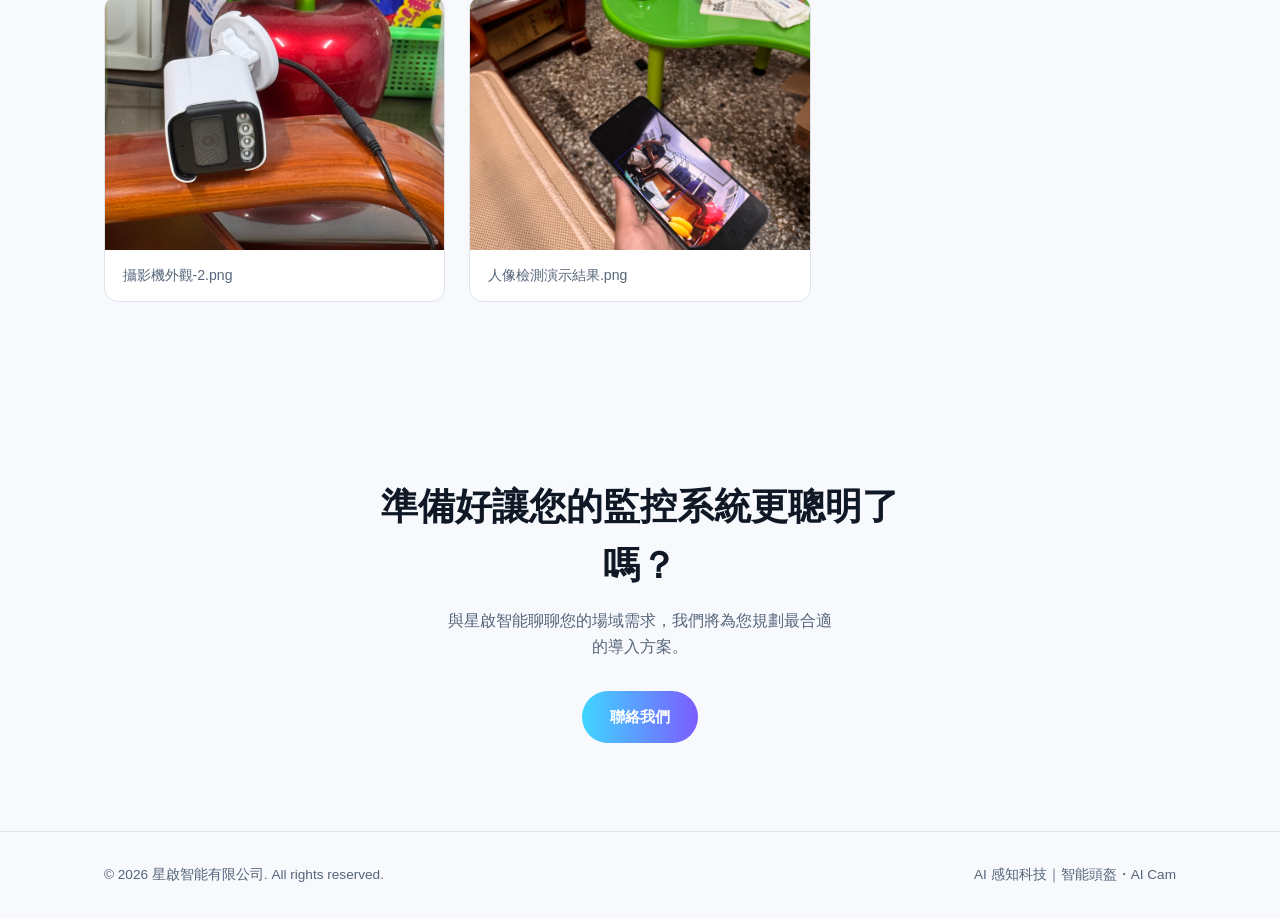
==== commit 36bc4496: "Use original filenames as captions, add click-to-play overlay for gallery videos" ====
--- a/products/aicam.html
+++ b/products/aicam.html
@@ -6,7 +6,7 @@
 <title>全域哨兵｜VORA AI Cam — 星啟智能有限公司</title>
 <meta name="description" content="VORA AI Cam：邊緣視覺 AI 攝影機平台，本地即時判斷、極低頻寬、OTA 持續升級，一鍵訓練、一鍵部署。">
 <link rel="icon" href="data:image/svg+xml,<svg xmlns=%22http://www.w3.org/2000/svg%22 viewBox=%220 0 100 100%22><text y=%22.9em%22 font-size=%2290%22>✨</text></svg>">
-<link rel="stylesheet" href="../css/style.css?v=1784626027">
+<link rel="stylesheet" href="../css/style.css?v=1784626902">
 </head>
 <body>
 
@@ -192,24 +192,27 @@
       <h2>VORA AI Cam 實機與應用畫面</h2>
       <div class="gallery">
         <figure class="gallery-item">
-          <video src="../media/aicam/aicam-1.mp4?v=1784626617" poster="../media/aicam/aicam-1-poster.jpg?v=1784626617" controls playsinline preload="metadata"></video>
-          <figcaption>壓力機危險區域偵測演示影片，展示 AI Cam 在工業現場的即時異常判斷能力。</figcaption>
+          <div class="video-wrap">
+            <video src="../media/aicam/aicam-1.mp4?v=1784626617" poster="../media/aicam/aicam-1-poster.jpg?v=1784626617" controls playsinline preload="metadata"></video>
+            <button class="play-overlay" type="button" aria-label="播放影片">▶</button>
+          </div>
+          <figcaption>壓力機偵測影片演示.MOV</figcaption>
         </figure>
         <figure class="gallery-item">
           <img src="../img/aicam/aicam-1.jpg?v=1784626617" alt="VORA AI Cam 核心鏡頭模組裸機" loading="lazy">
-          <figcaption>AI Cam 核心鏡頭模組裸機，可見感光元件與訊號排線，方便整合進各式機殼與設備。</figcaption>
+          <figcaption>裸機.png</figcaption>
         </figure>
         <figure class="gallery-item">
           <img src="../img/aicam/aicam-2.jpg?v=1784626617" alt="VORA AI Cam 半球型攝影機外觀" loading="lazy">
-          <figcaption>半球型攝影機外觀，適合室內天花板安裝，隱蔽性佳。</figcaption>
+          <figcaption>攝影機外觀-1.HEIC</figcaption>
         </figure>
         <figure class="gallery-item">
           <img src="../img/aicam/aicam-3.jpg?v=1784626617" alt="VORA AI Cam 槍型攝影機外觀" loading="lazy">
-          <figcaption>槍型攝影機外觀，內建紅外線補光燈，適合戶外與夜間場域安裝。</figcaption>
+          <figcaption>攝影機外觀-2.png</figcaption>
         </figure>
         <figure class="gallery-item">
           <img src="../img/aicam/aicam-4.jpg?v=1784626617" alt="VORA AI Cam 人像偵測演示結果" loading="lazy">
-          <figcaption>App 端人像偵測演示結果，即時框選並辨識畫面中的人員位置。</figcaption>
+          <figcaption>人像檢測演示結果.png</figcaption>
         </figure>
       </div>
     </div>
@@ -232,6 +235,6 @@
   </div>
 </footer>
 
-<script src="../js/main.js?v=1784626027"></script>
+<script src="../js/main.js?v=1784626902"></script>
 </body>
 </html>
--- a/css/style.css
+++ b/css/style.css
@@ -349,6 +349,32 @@
   aspect-ratio: 4 / 3;
   object-fit: cover;
   background: var(--bg-alt);
+}
+.video-wrap {
+  position: relative;
+}
+.play-overlay {
+  position: absolute;
+  top: 50%;
+  left: 50%;
+  transform: translate(-50%, -50%);
+  width: 56px;
+  height: 56px;
+  border-radius: 50%;
+  border: none;
+  background: rgba(10, 14, 20, 0.65);
+  color: #ffffff;
+  font-size: 1.2rem;
+  display: flex;
+  align-items: center;
+  justify-content: center;
+  cursor: pointer;
+  transition: opacity 0.2s, transform 0.2s;
+}
+.play-overlay:hover { transform: translate(-50%, -50%) scale(1.08); }
+.play-overlay.is-hidden {
+  opacity: 0;
+  pointer-events: none;
 }
 .gallery-item figcaption {
   padding: 0.9rem 1.1rem;
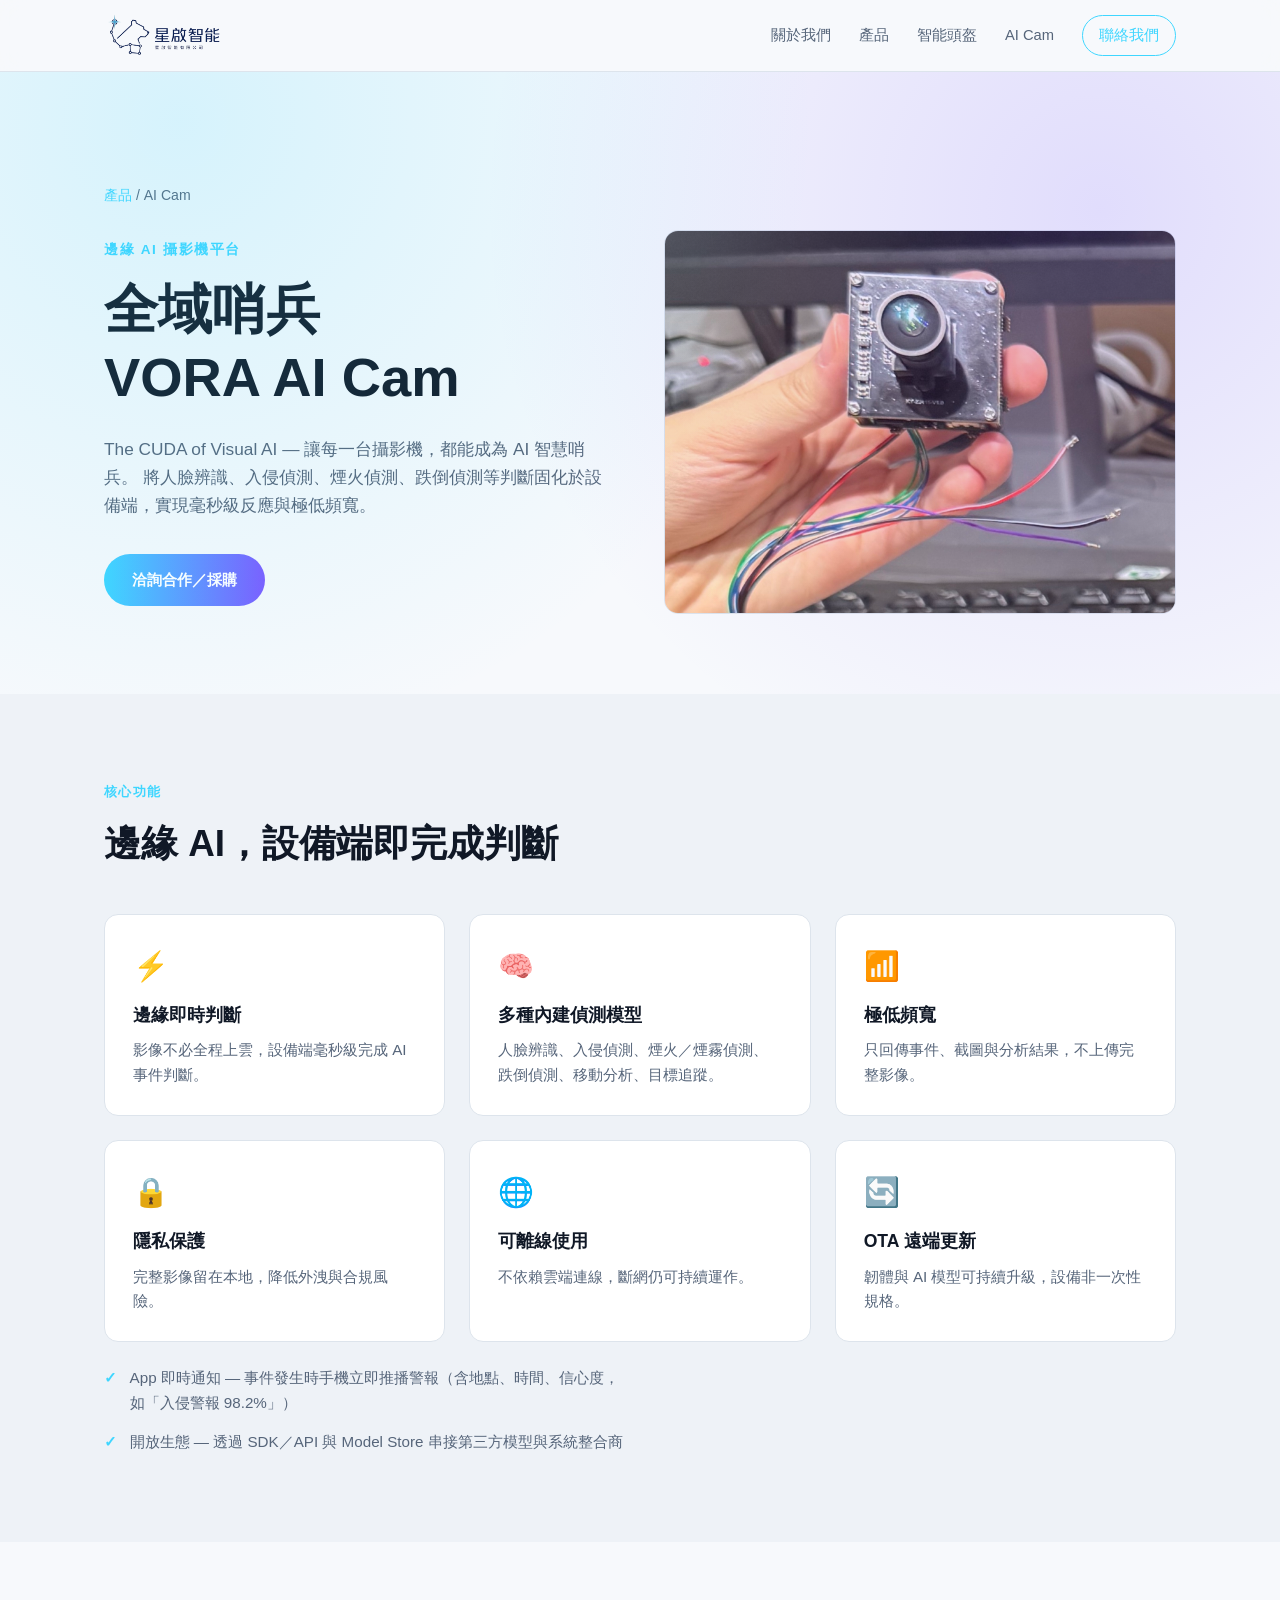
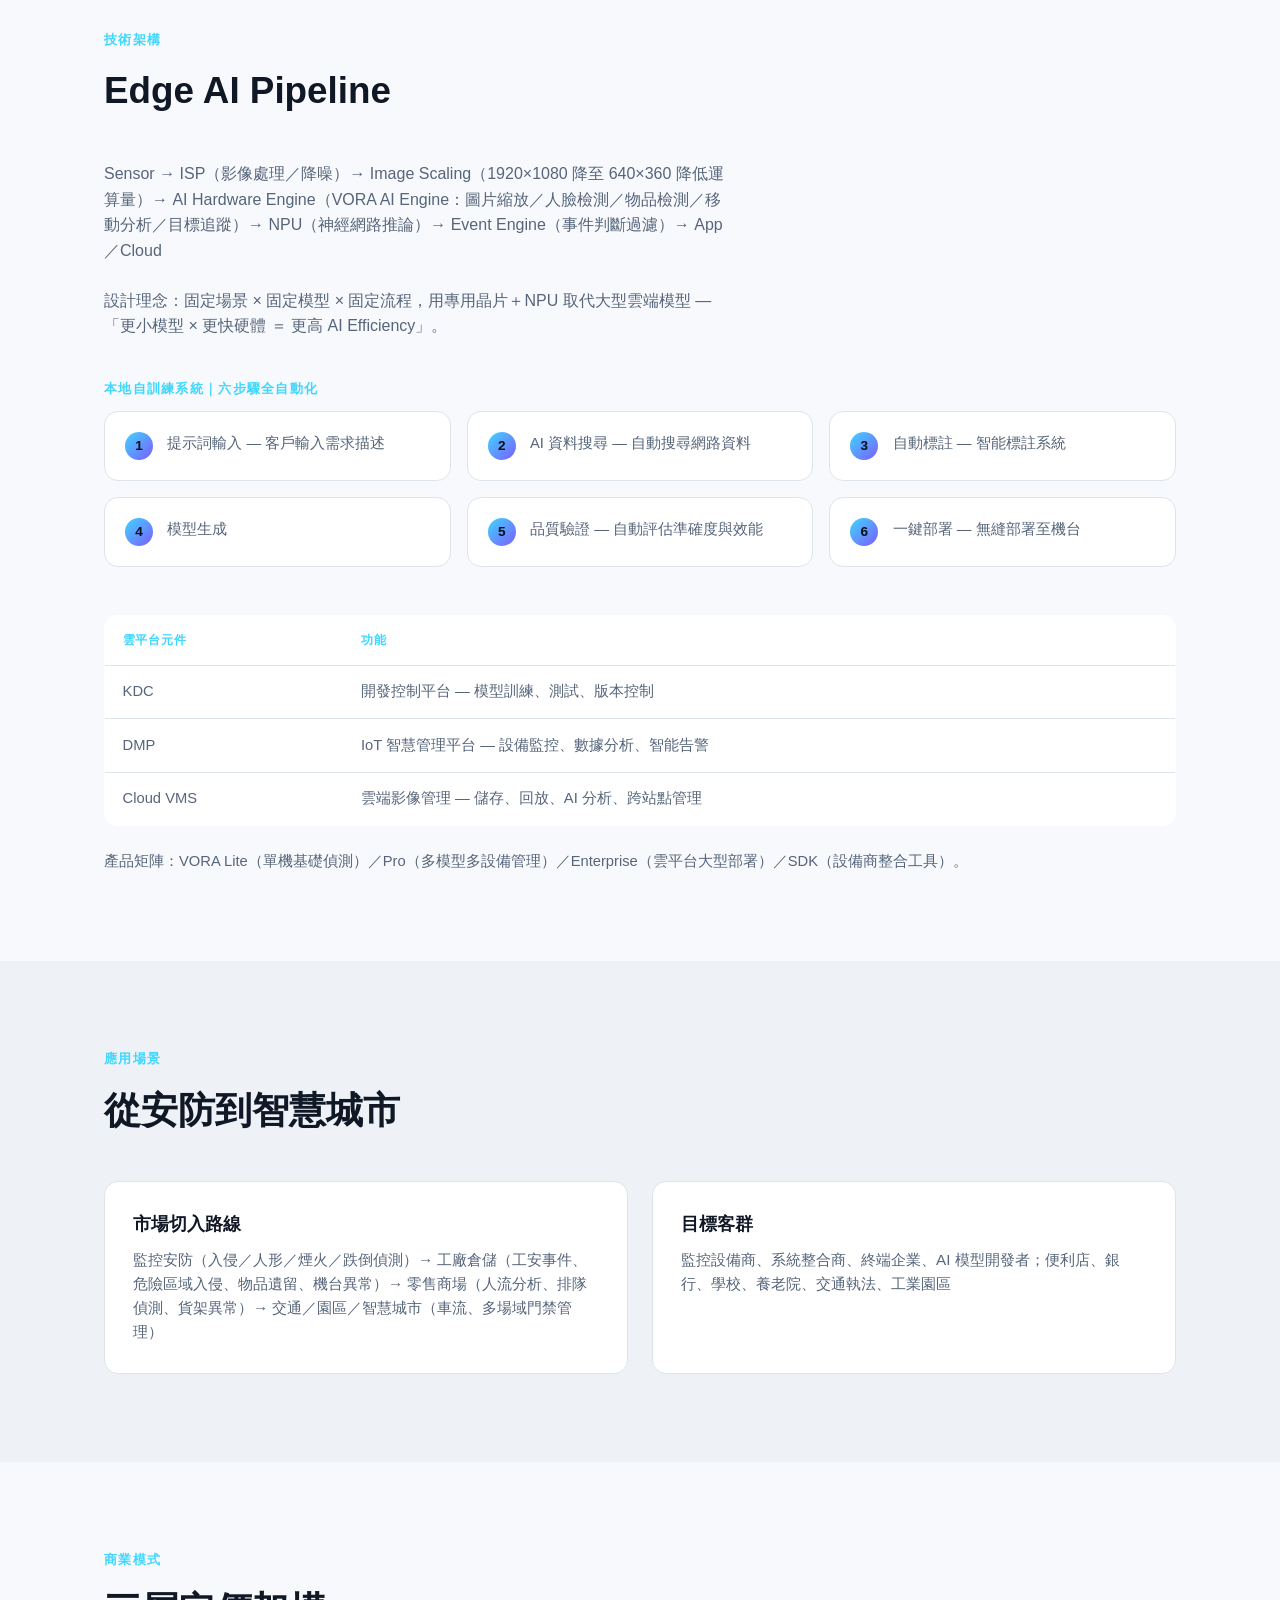
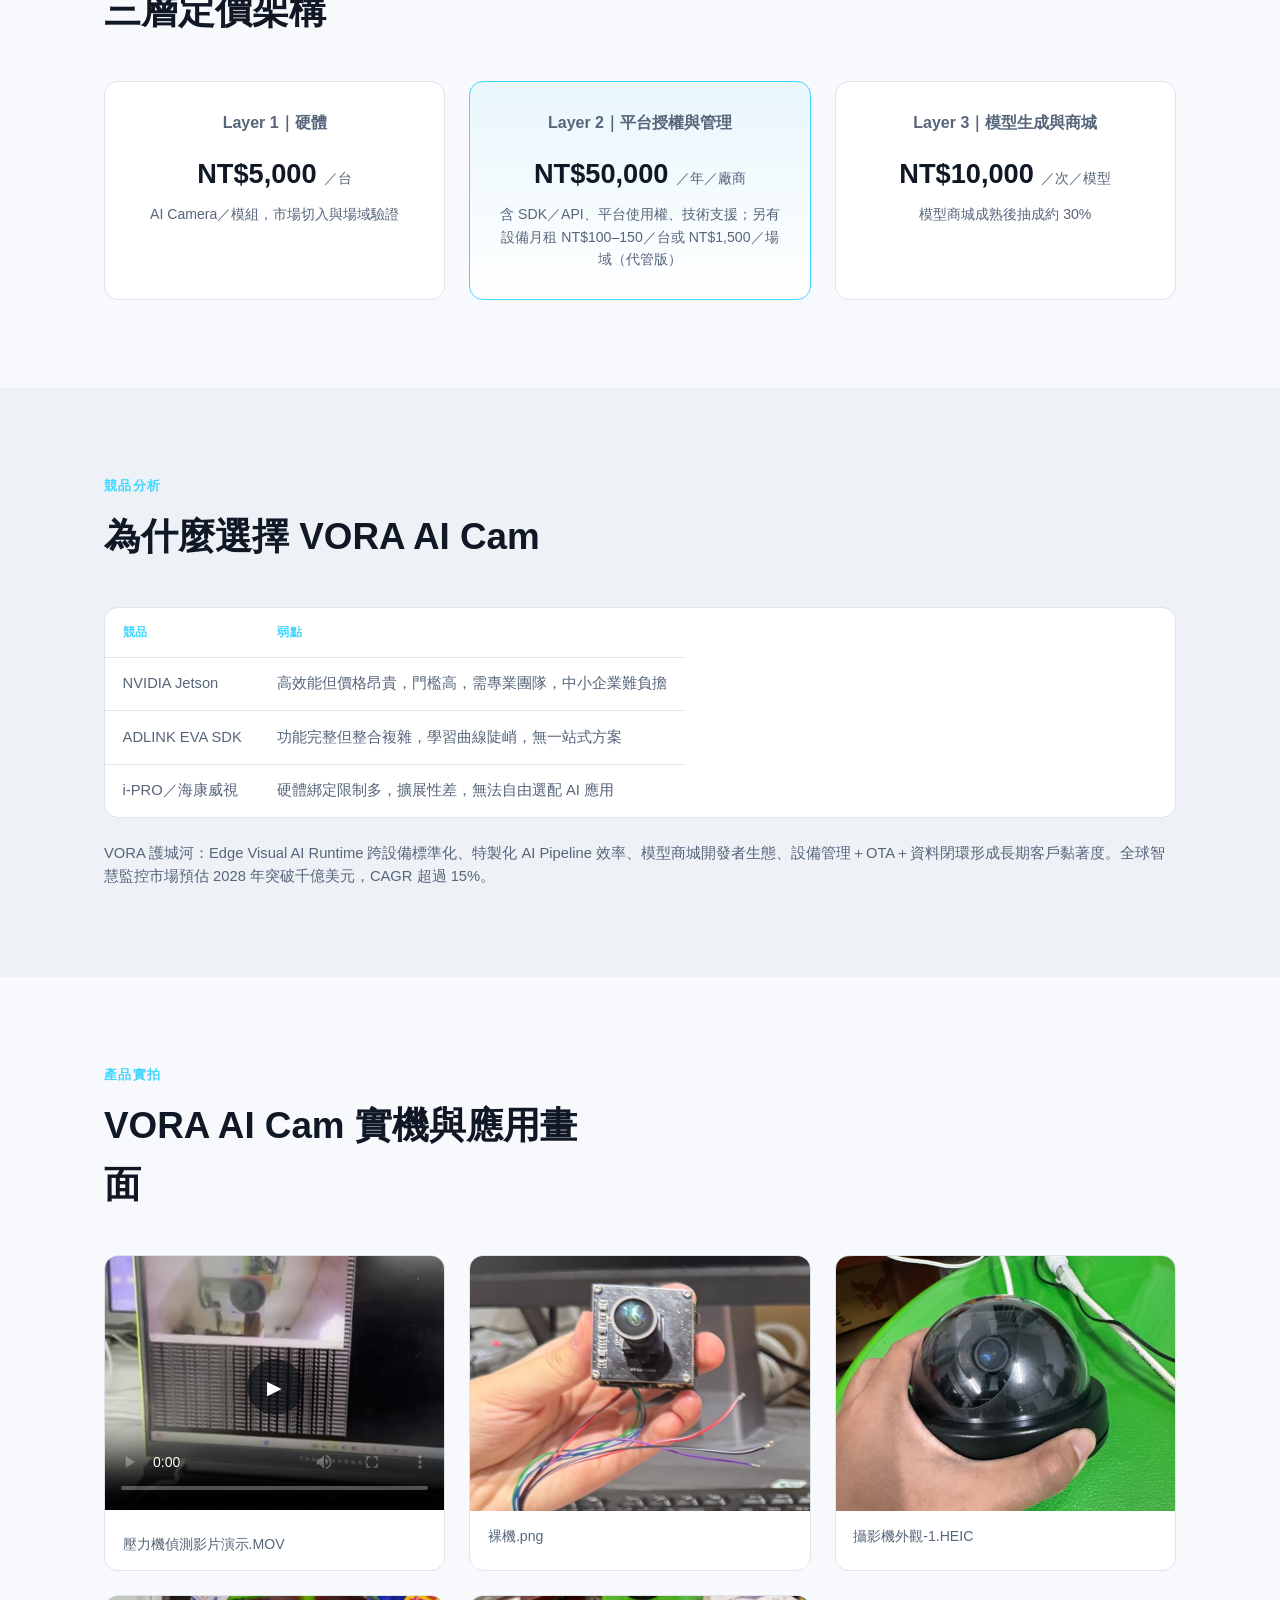
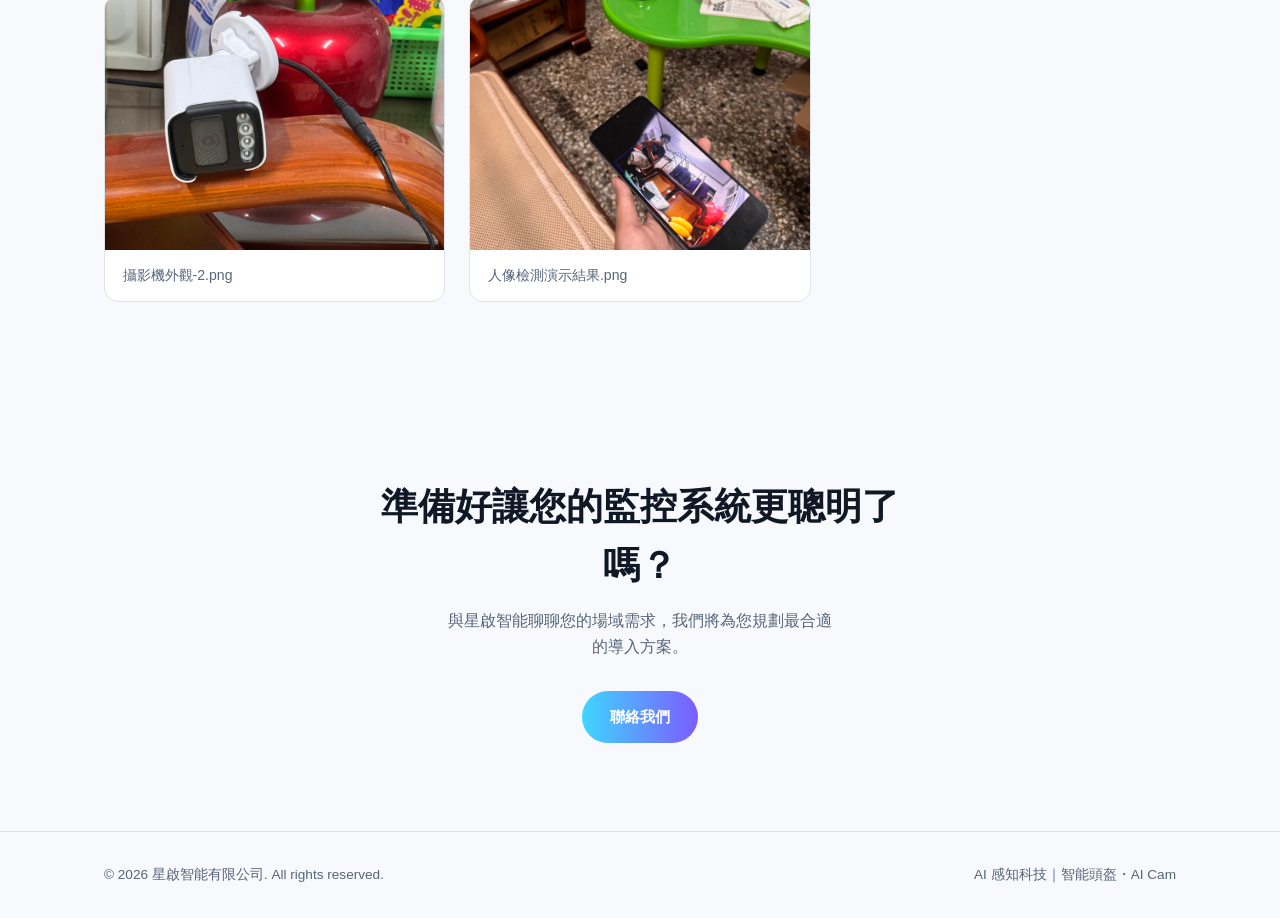
==== commit 006cf3b0: "Replace AI Cam emoji placeholders with bare module photo" ====
--- a/products/aicam.html
+++ b/products/aicam.html
@@ -6,7 +6,7 @@
 <title>全域哨兵｜VORA AI Cam — 星啟智能有限公司</title>
 <meta name="description" content="VORA AI Cam：邊緣視覺 AI 攝影機平台，本地即時判斷、極低頻寬、OTA 持續升級，一鍵訓練、一鍵部署。">
 <link rel="icon" href="data:image/svg+xml,<svg xmlns=%22http://www.w3.org/2000/svg%22 viewBox=%220 0 100 100%22><text y=%22.9em%22 font-size=%2290%22>✨</text></svg>">
-<link rel="stylesheet" href="../css/style.css?v=1784626902">
+<link rel="stylesheet" href="../css/style.css?v=1784627147">
 </head>
 <body>
 
@@ -42,7 +42,9 @@
             <a href="../index.html#contact" class="btn btn-primary">洽詢合作／採購</a>
           </div>
         </div>
-        <div class="product-hero-media" aria-hidden="true">📷</div>
+        <div class="product-hero-media">
+          <img src="../img/aicam/aicam-1.jpg" alt="VORA AI Cam 核心鏡頭模組裸機">
+        </div>
       </div>
     </div>
   </section>
@@ -235,6 +237,6 @@
   </div>
 </footer>
 
-<script src="../js/main.js?v=1784626902"></script>
+<script src="../js/main.js?v=1784627147"></script>
 </body>
 </html>
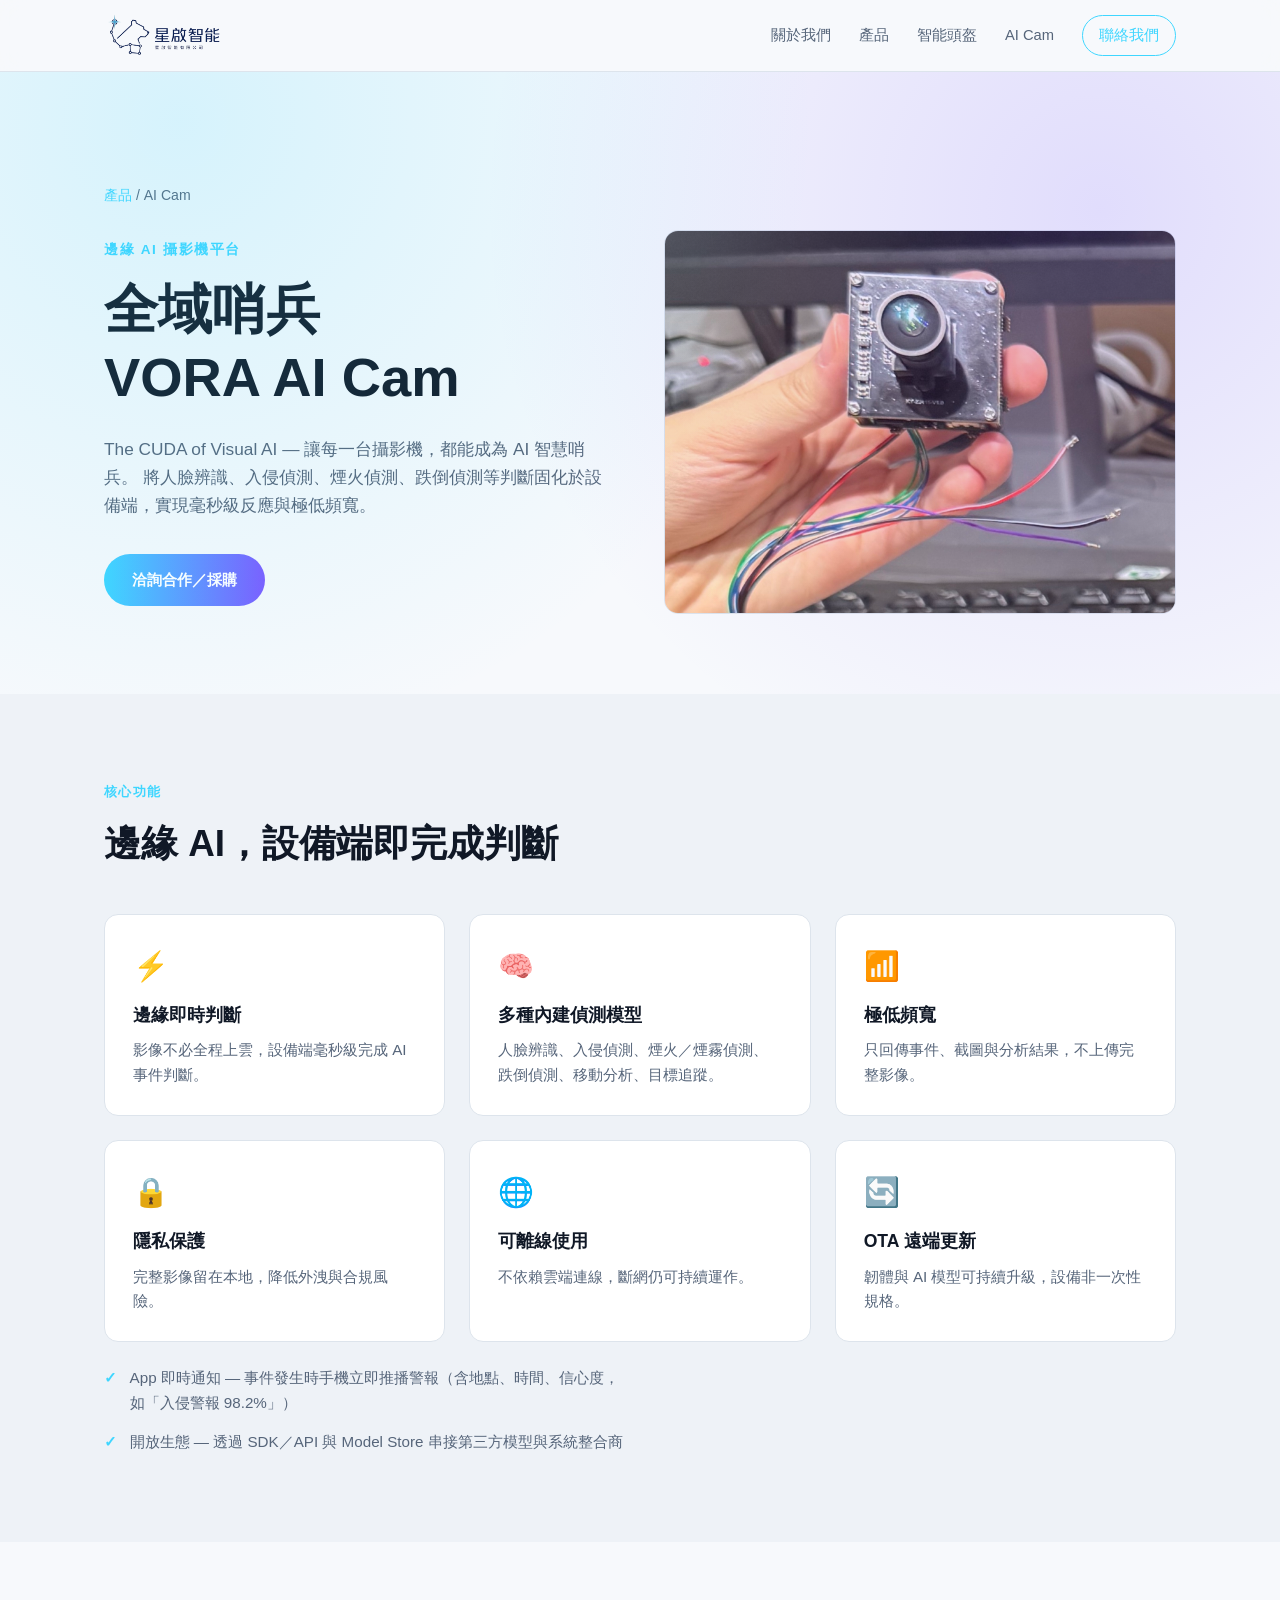
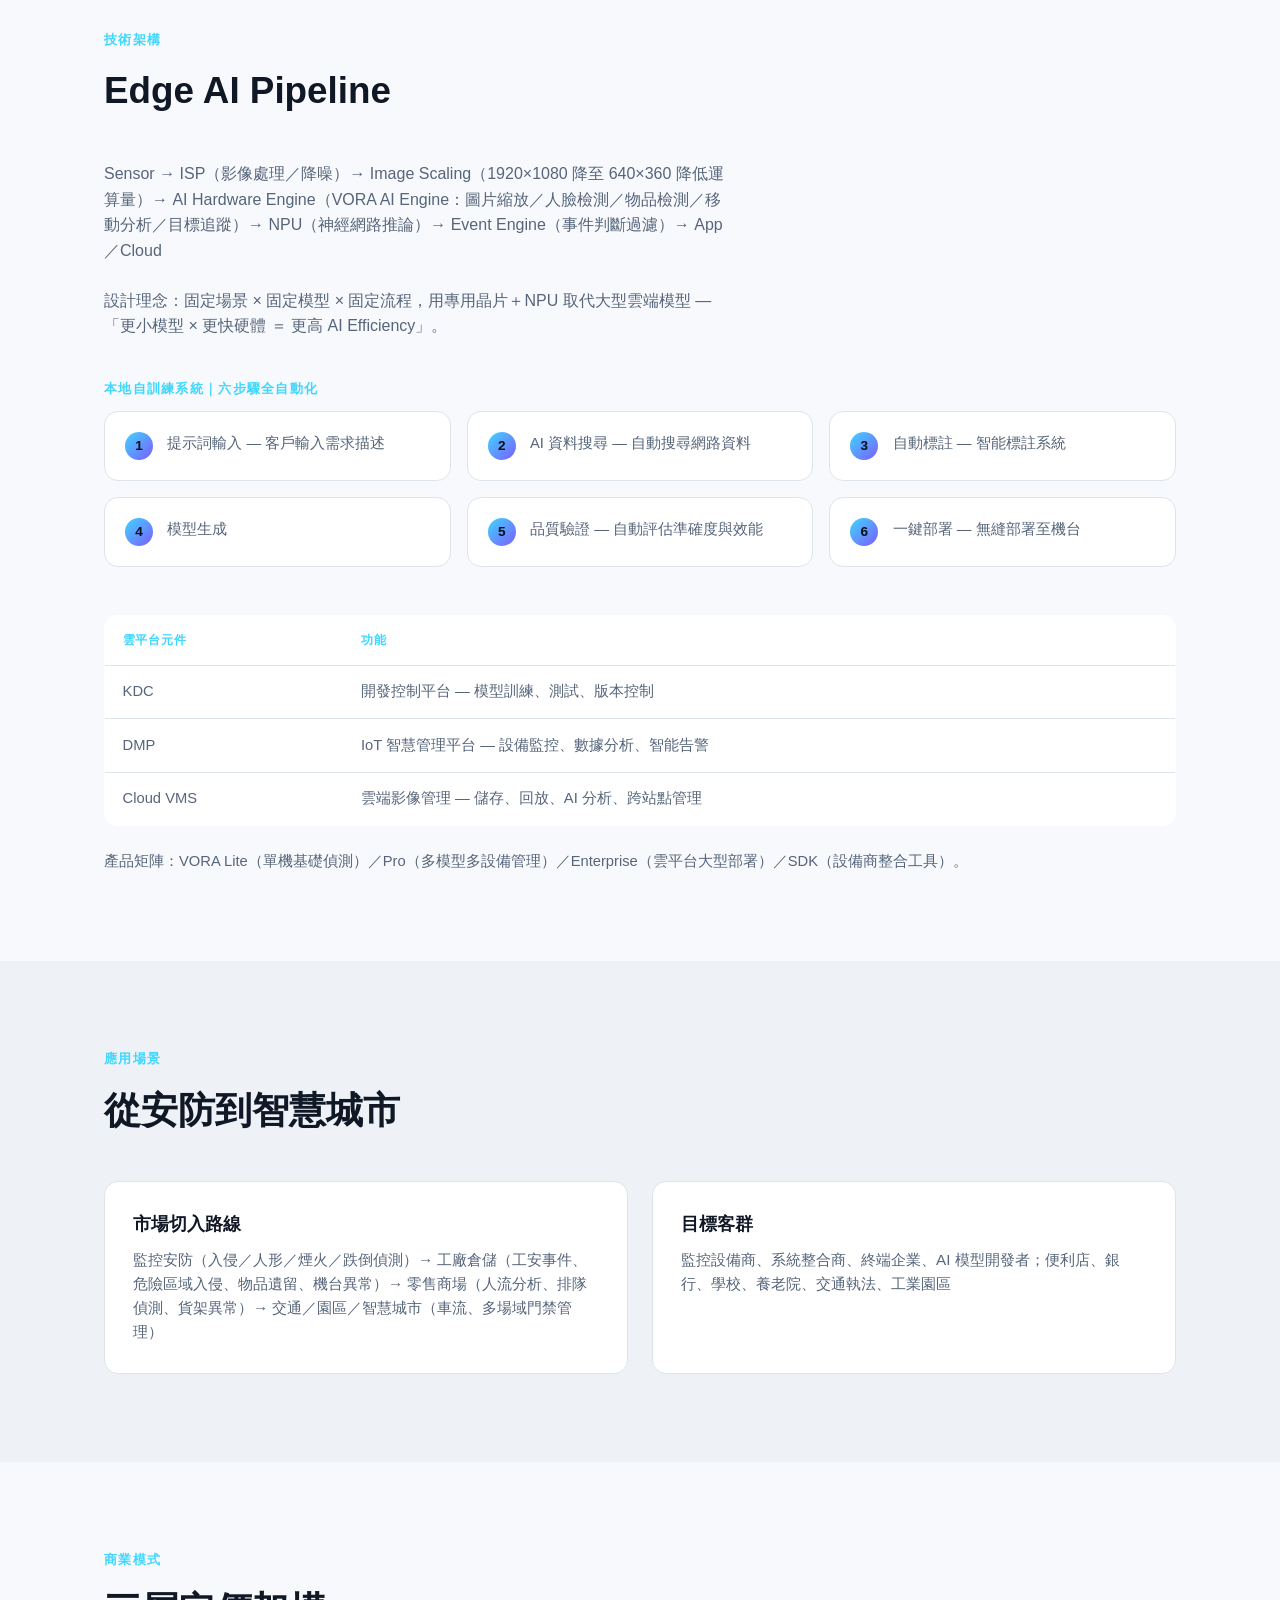
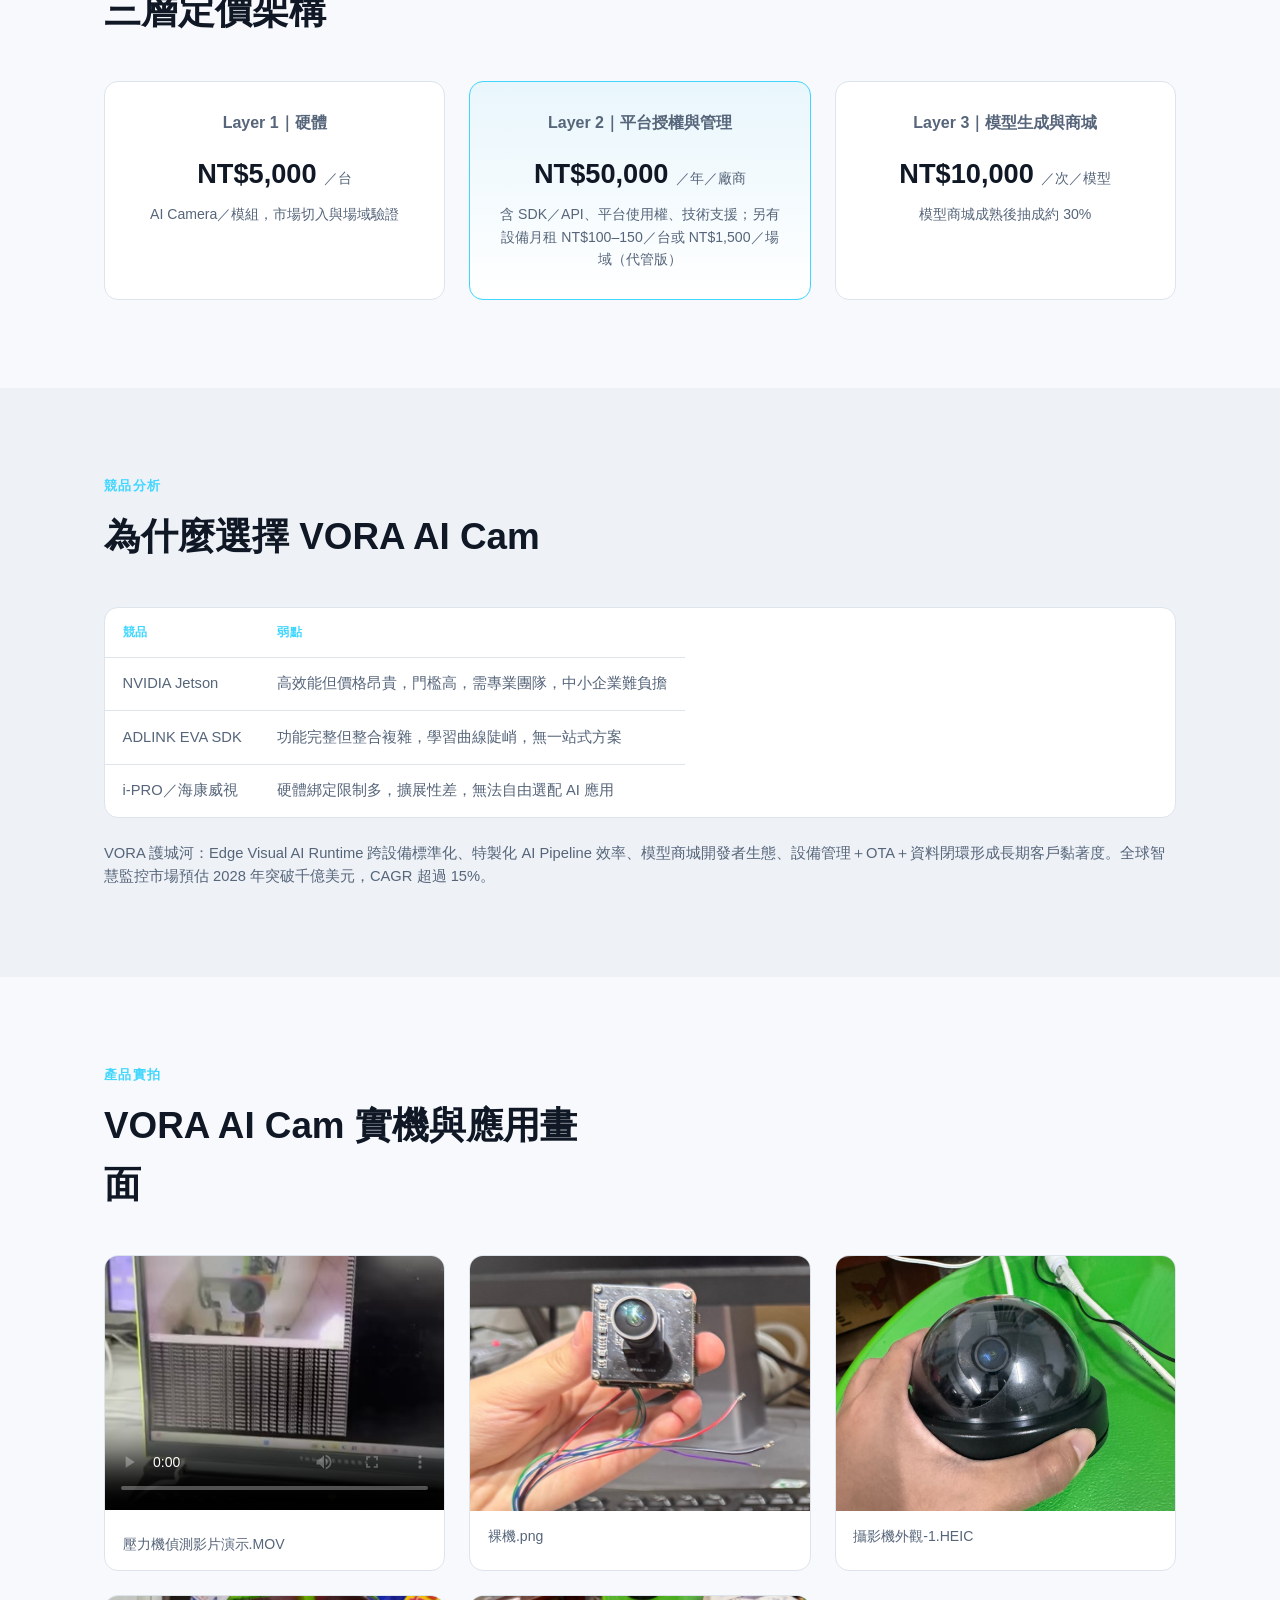
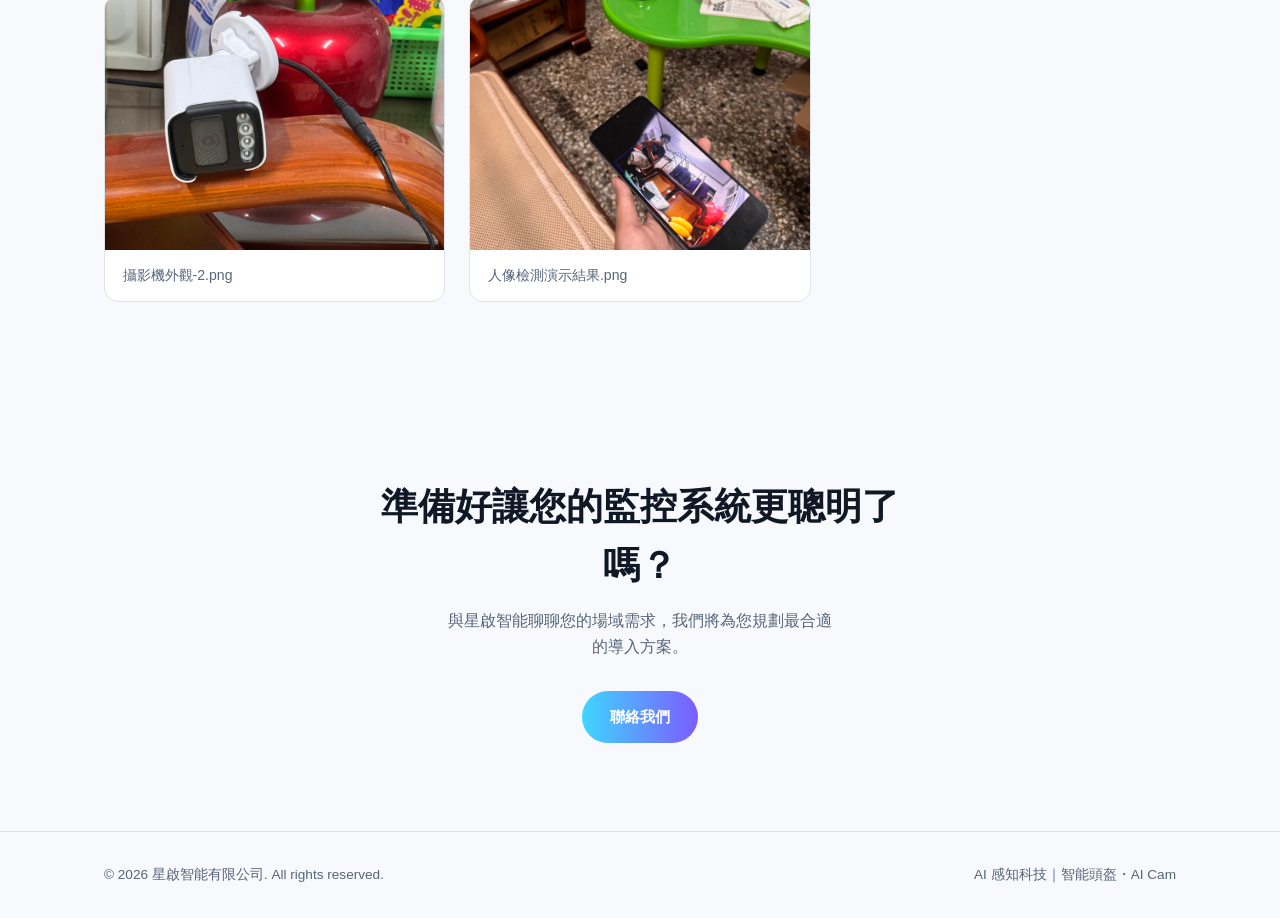
==== commit 5504e94a: "Remove custom play overlay causing double play-icon glitch; rely on native video controls" ====
--- a/products/aicam.html
+++ b/products/aicam.html
@@ -6,7 +6,7 @@
 <title>全域哨兵｜VORA AI Cam — 星啟智能有限公司</title>
 <meta name="description" content="VORA AI Cam：邊緣視覺 AI 攝影機平台，本地即時判斷、極低頻寬、OTA 持續升級，一鍵訓練、一鍵部署。">
 <link rel="icon" href="data:image/svg+xml,<svg xmlns=%22http://www.w3.org/2000/svg%22 viewBox=%220 0 100 100%22><text y=%22.9em%22 font-size=%2290%22>✨</text></svg>">
-<link rel="stylesheet" href="../css/style.css?v=1784627147">
+<link rel="stylesheet" href="../css/style.css?v=1784627475">
 </head>
 <body>
 
@@ -194,10 +194,7 @@
       <h2>VORA AI Cam 實機與應用畫面</h2>
       <div class="gallery">
         <figure class="gallery-item">
-          <div class="video-wrap">
-            <video src="../media/aicam/aicam-1.mp4?v=1784626617" poster="../media/aicam/aicam-1-poster.jpg?v=1784626617" controls playsinline preload="metadata"></video>
-            <button class="play-overlay" type="button" aria-label="播放影片">▶</button>
-          </div>
+          <video src="../media/aicam/aicam-1.mp4?v=1784626617" poster="../media/aicam/aicam-1-poster.jpg?v=1784626617" controls playsinline preload="metadata"></video>
           <figcaption>壓力機偵測影片演示.MOV</figcaption>
         </figure>
         <figure class="gallery-item">
@@ -237,6 +234,6 @@
   </div>
 </footer>
 
-<script src="../js/main.js?v=1784627147"></script>
+<script src="../js/main.js?v=1784627475"></script>
 </body>
 </html>
--- a/css/style.css
+++ b/css/style.css
@@ -349,32 +349,6 @@
   aspect-ratio: 4 / 3;
   object-fit: cover;
   background: var(--bg-alt);
-}
-.video-wrap {
-  position: relative;
-}
-.play-overlay {
-  position: absolute;
-  top: 50%;
-  left: 50%;
-  transform: translate(-50%, -50%);
-  width: 56px;
-  height: 56px;
-  border-radius: 50%;
-  border: none;
-  background: rgba(10, 14, 20, 0.65);
-  color: #ffffff;
-  font-size: 1.2rem;
-  display: flex;
-  align-items: center;
-  justify-content: center;
-  cursor: pointer;
-  transition: opacity 0.2s, transform 0.2s;
-}
-.play-overlay:hover { transform: translate(-50%, -50%) scale(1.08); }
-.play-overlay.is-hidden {
-  opacity: 0;
-  pointer-events: none;
 }
 .gallery-item figcaption {
   padding: 0.9rem 1.1rem;
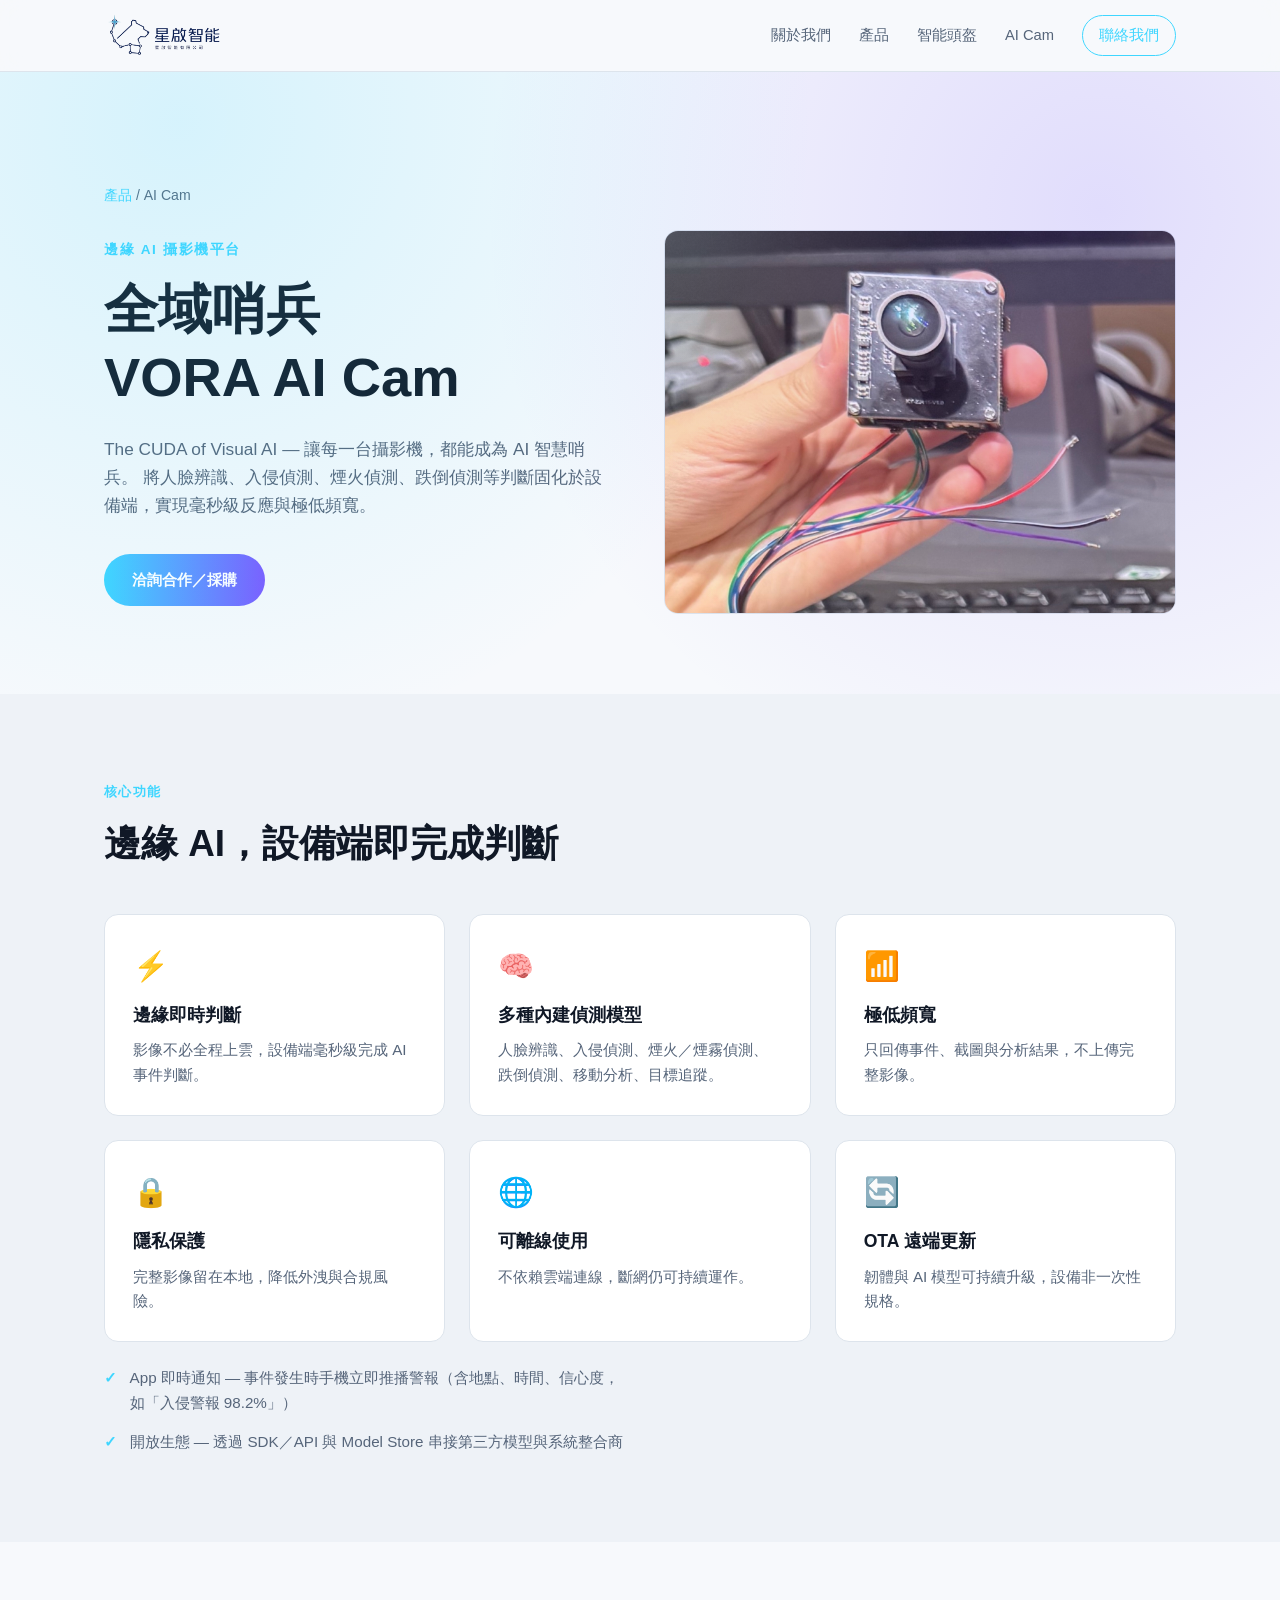
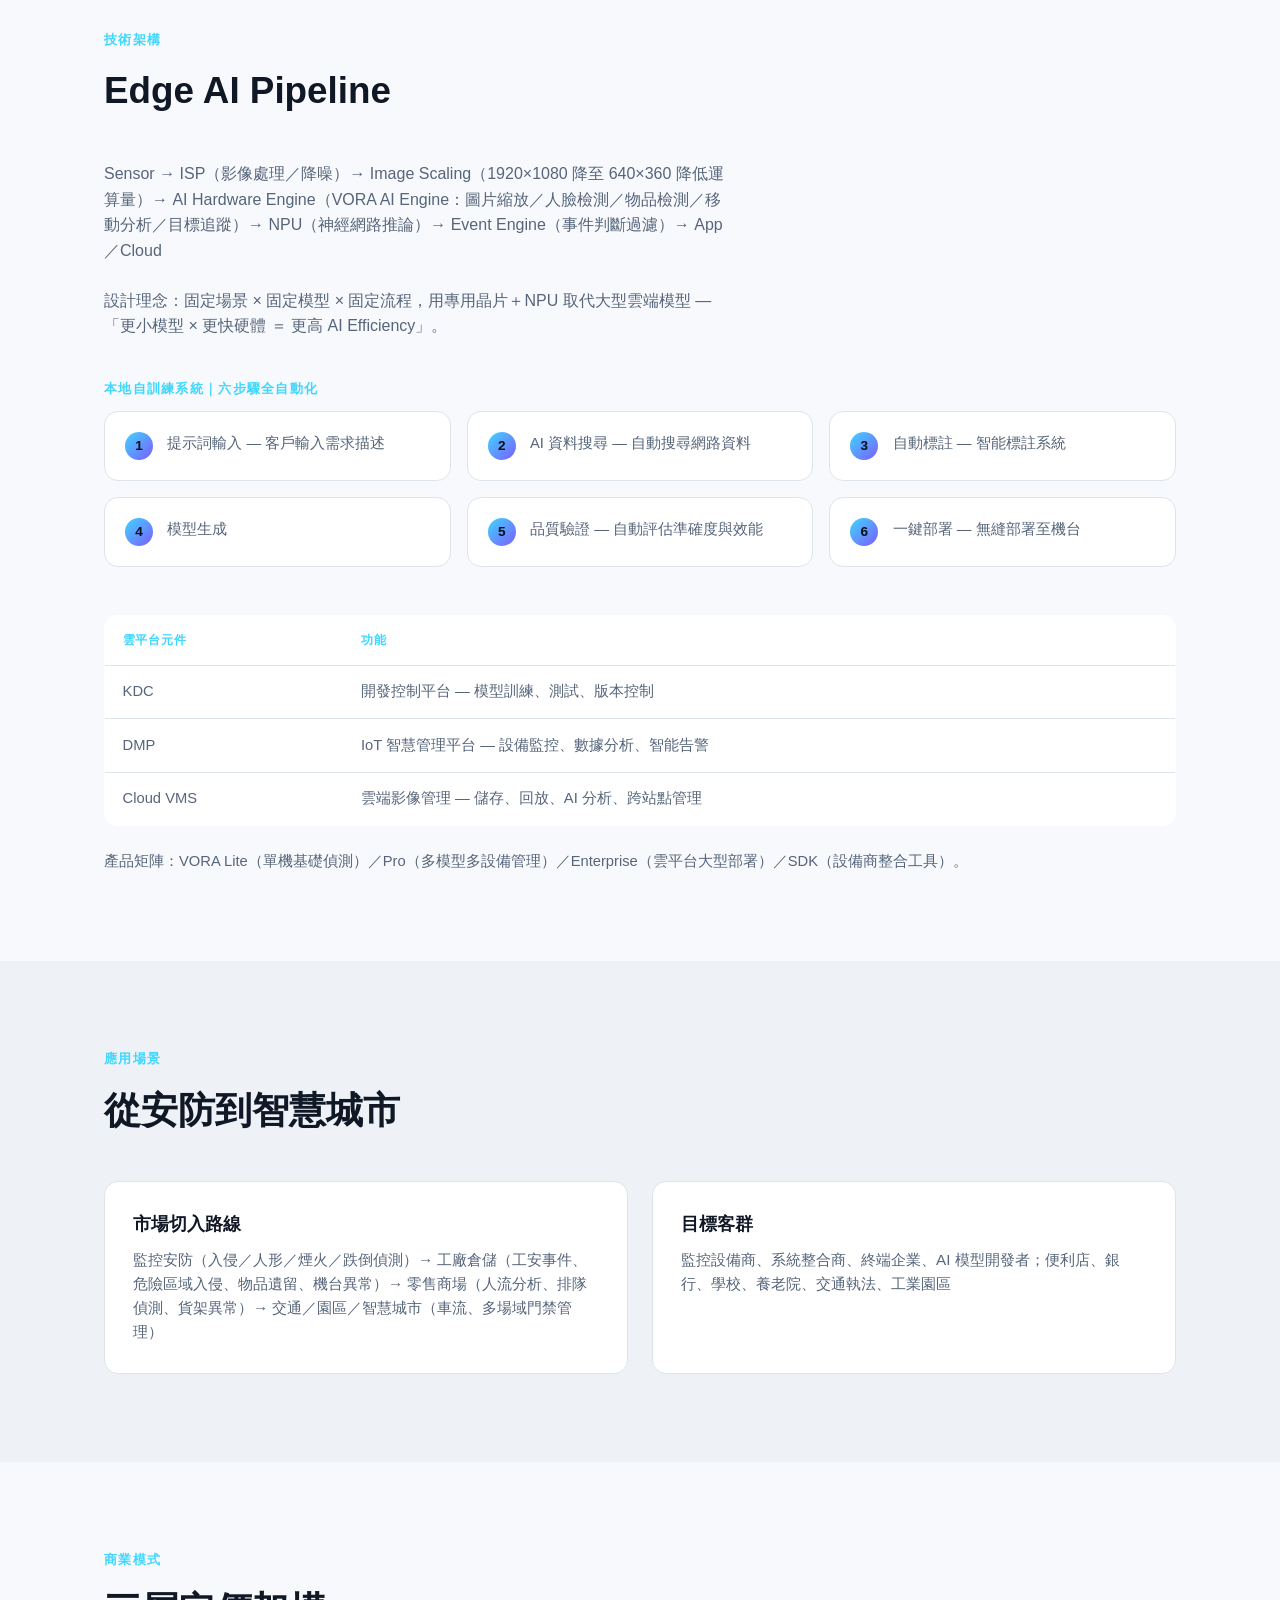
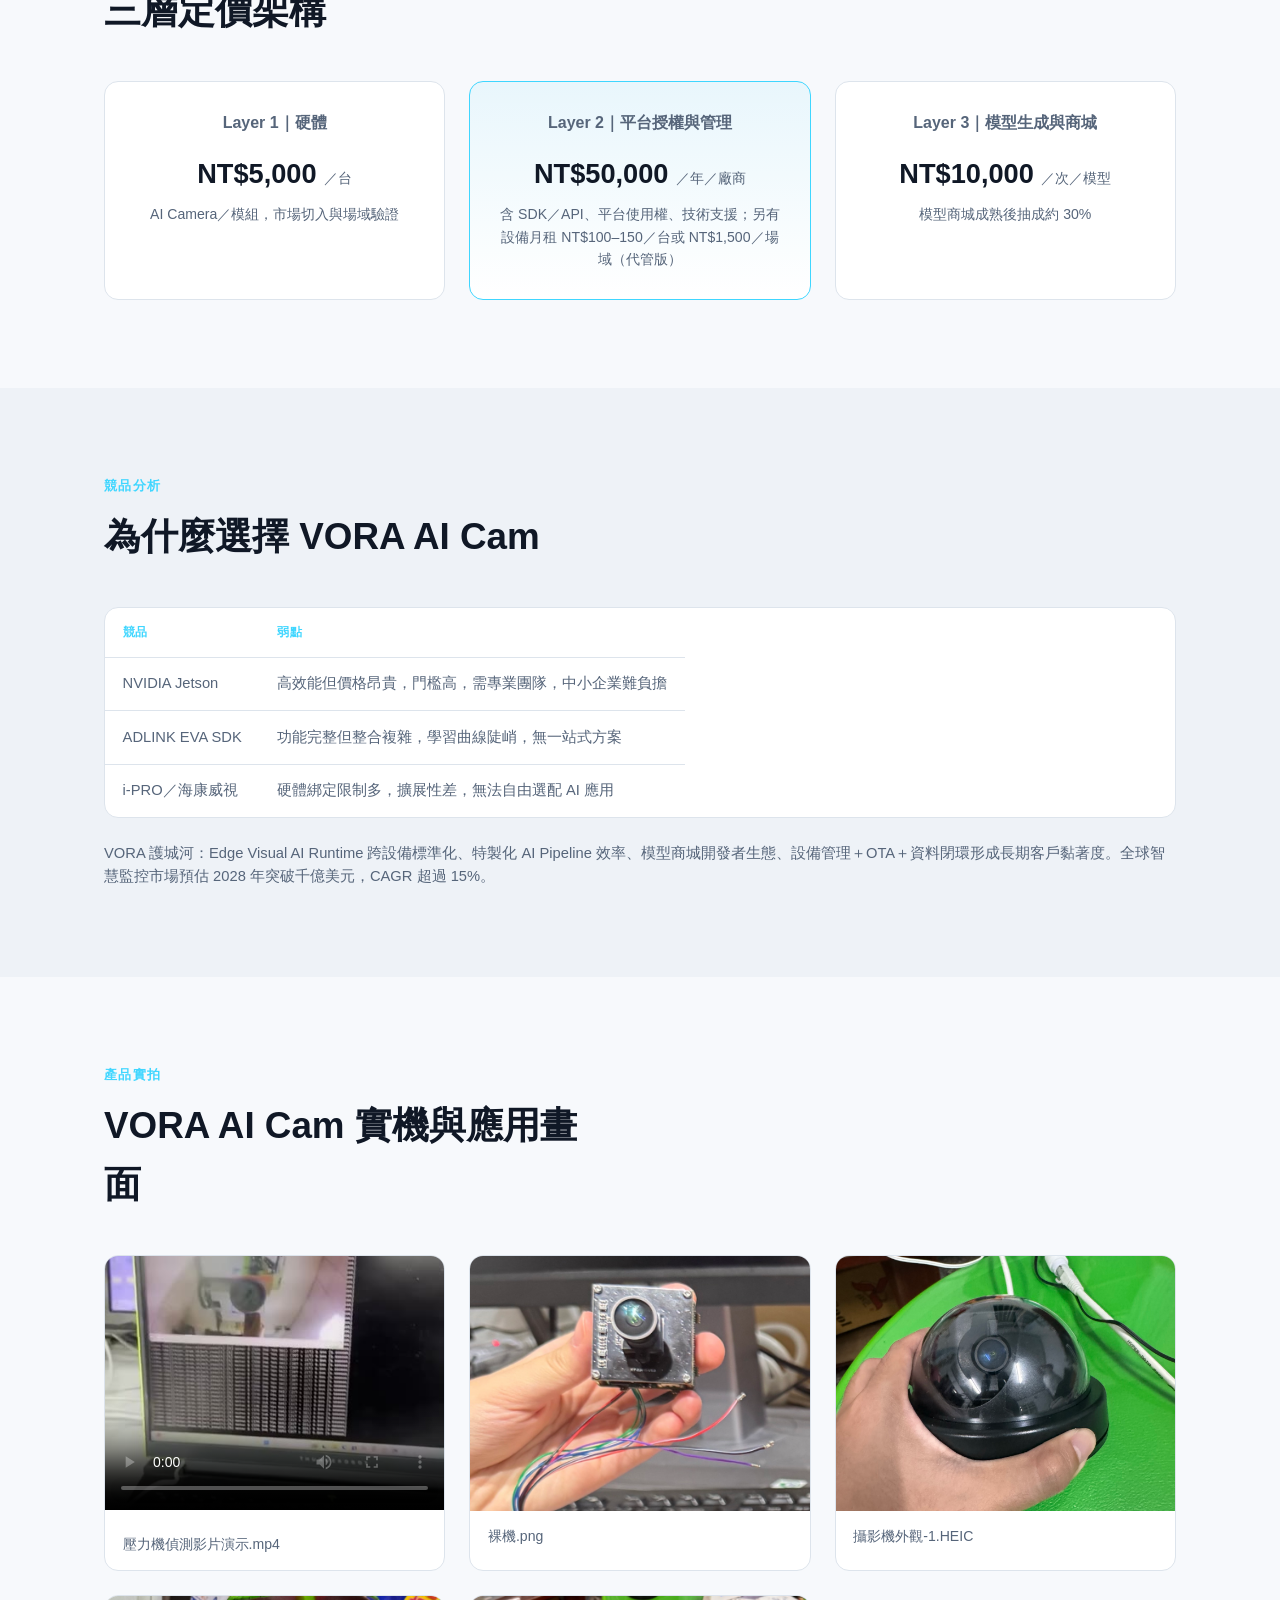
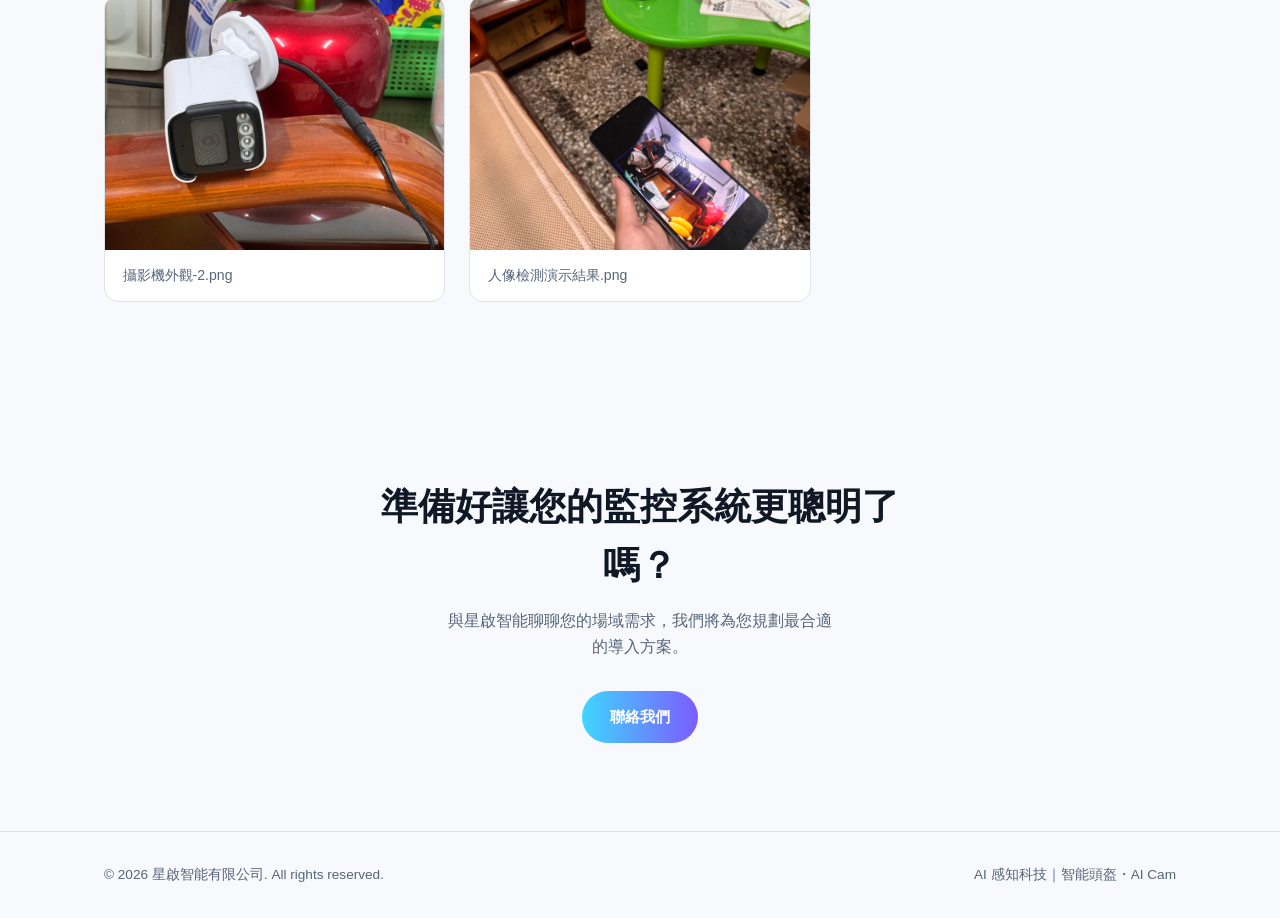
==== commit 43fe225a: "Re-upload AI Cam demo video from new source file" ====
--- a/products/aicam.html
+++ b/products/aicam.html
@@ -6,7 +6,7 @@
 <title>全域哨兵｜VORA AI Cam — 星啟智能有限公司</title>
 <meta name="description" content="VORA AI Cam：邊緣視覺 AI 攝影機平台，本地即時判斷、極低頻寬、OTA 持續升級，一鍵訓練、一鍵部署。">
 <link rel="icon" href="data:image/svg+xml,<svg xmlns=%22http://www.w3.org/2000/svg%22 viewBox=%220 0 100 100%22><text y=%22.9em%22 font-size=%2290%22>✨</text></svg>">
-<link rel="stylesheet" href="../css/style.css?v=1784627475">
+<link rel="stylesheet" href="../css/style.css?v=1784627616">
 </head>
 <body>
 
@@ -194,8 +194,8 @@
       <h2>VORA AI Cam 實機與應用畫面</h2>
       <div class="gallery">
         <figure class="gallery-item">
-          <video src="../media/aicam/aicam-1.mp4?v=1784626617" poster="../media/aicam/aicam-1-poster.jpg?v=1784626617" controls playsinline preload="metadata"></video>
-          <figcaption>壓力機偵測影片演示.MOV</figcaption>
+          <video src="../media/aicam/aicam-1.mp4?v=1784627616" poster="../media/aicam/aicam-1-poster.jpg?v=1784627616" controls playsinline preload="metadata"></video>
+          <figcaption>壓力機偵測影片演示.mp4</figcaption>
         </figure>
         <figure class="gallery-item">
           <img src="../img/aicam/aicam-1.jpg?v=1784626617" alt="VORA AI Cam 核心鏡頭模組裸機" loading="lazy">
@@ -234,6 +234,6 @@
   </div>
 </footer>
 
-<script src="../js/main.js?v=1784627475"></script>
+<script src="../js/main.js?v=1784627616"></script>
 </body>
 </html>
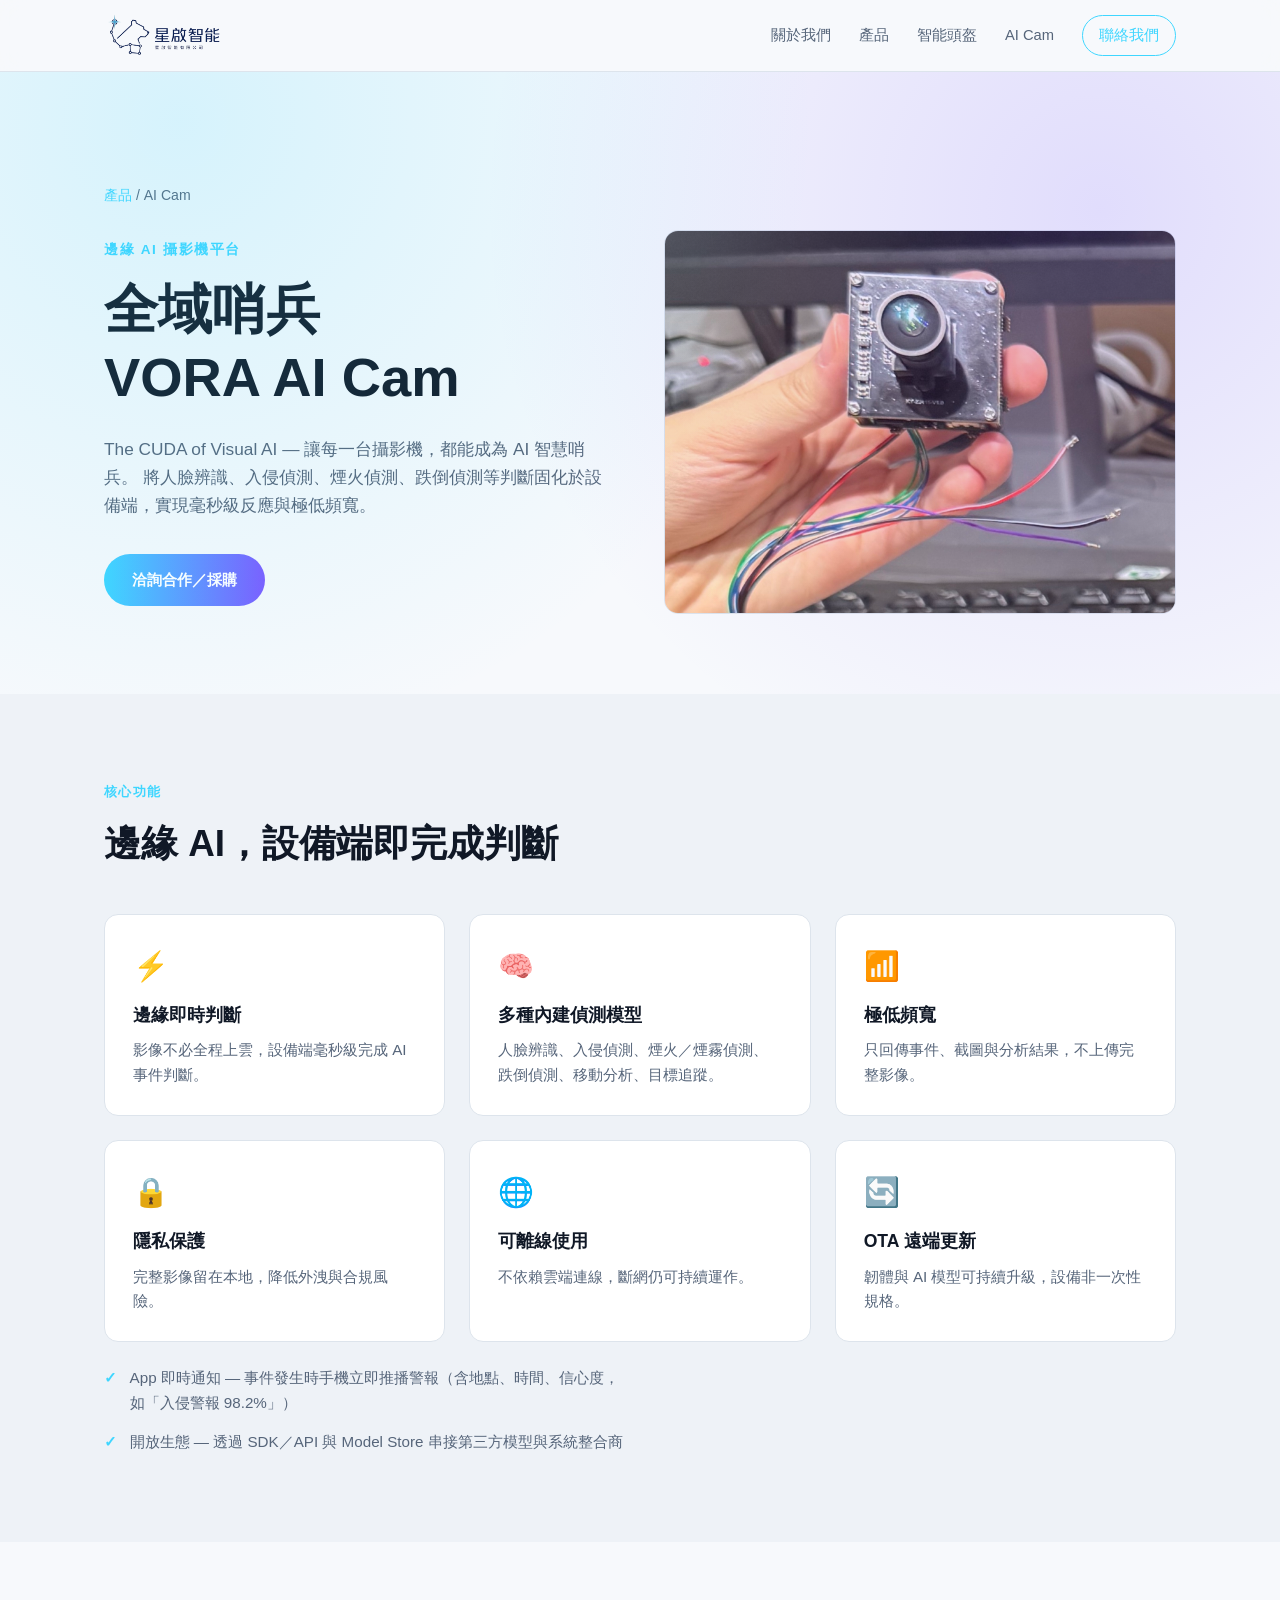
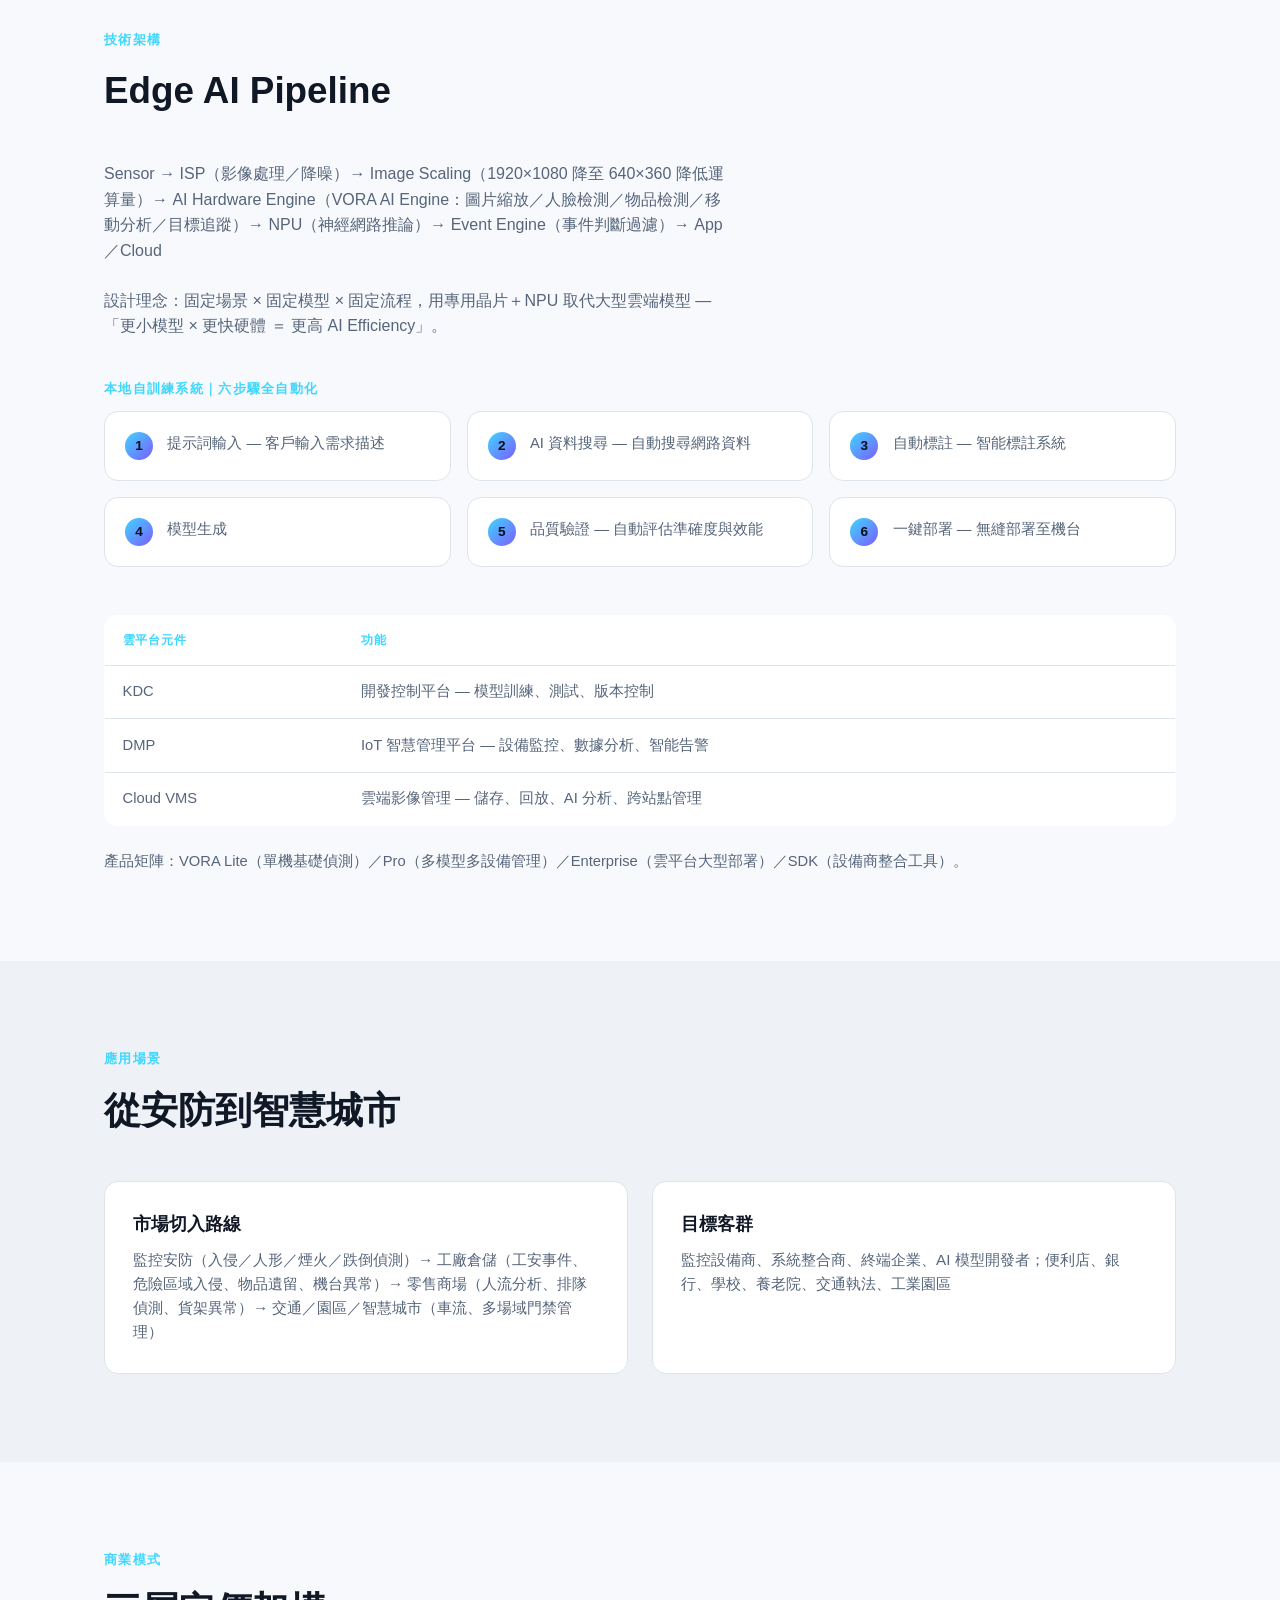
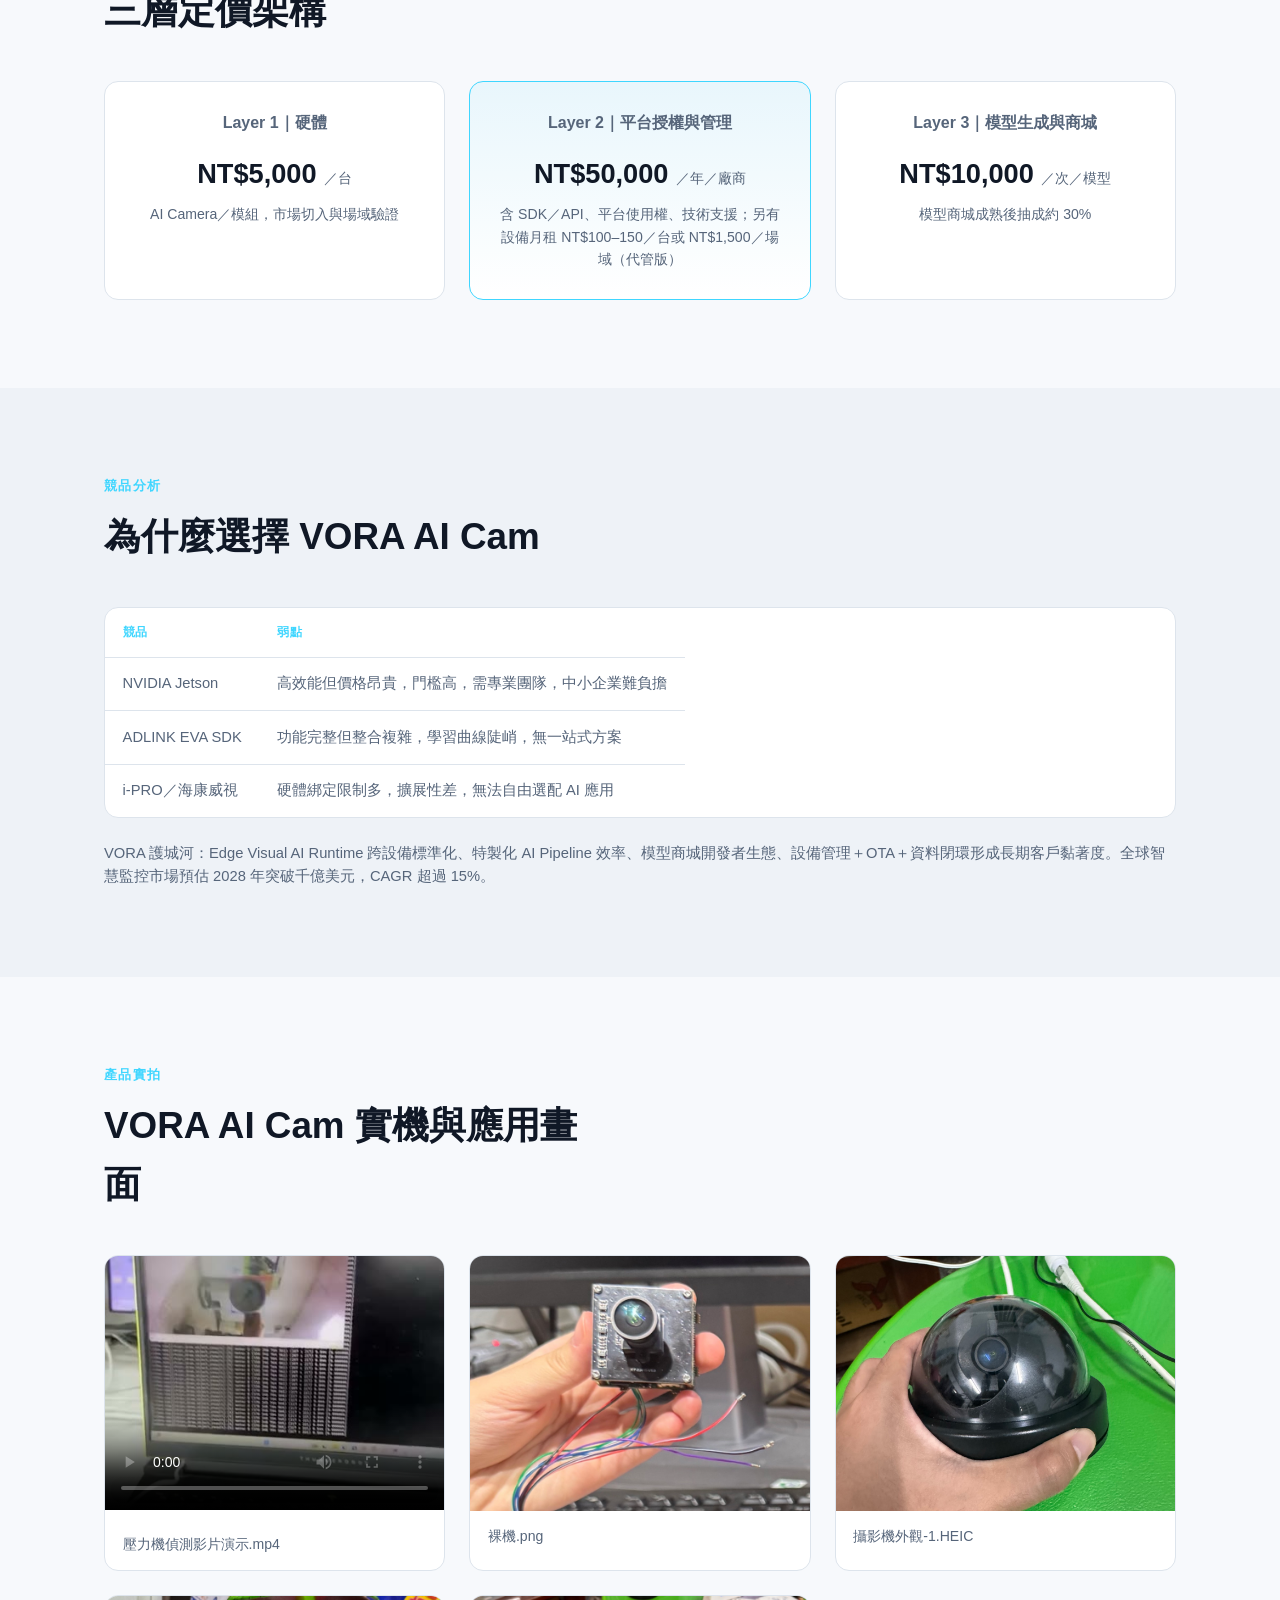
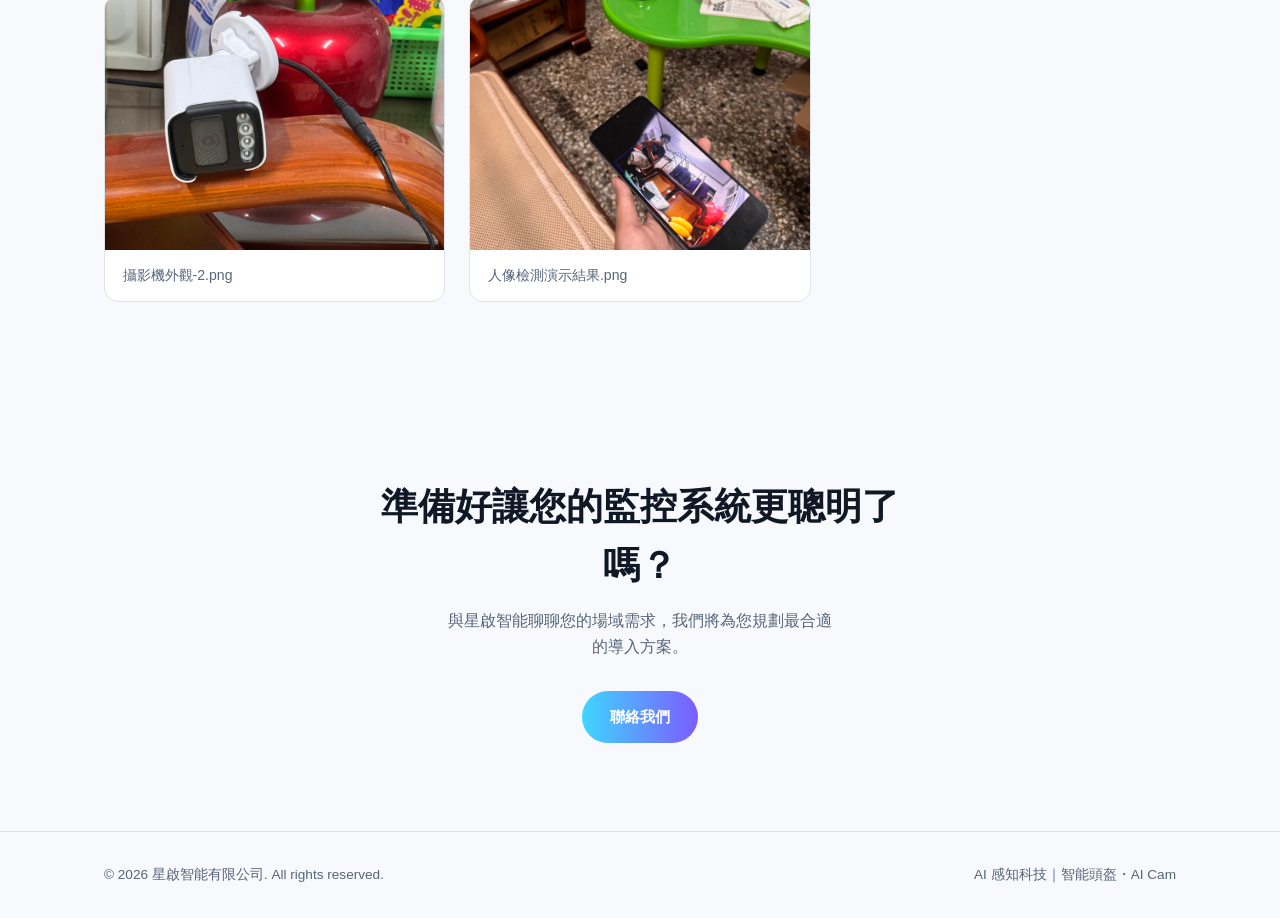
==== commit 75ed0d6b: "Fix AI Cam video Chrome incompatibility: force 8-bit H.264 High profile instead of 10-bit HDR High10" ====
--- a/products/aicam.html
+++ b/products/aicam.html
@@ -194,7 +194,7 @@
       <h2>VORA AI Cam 實機與應用畫面</h2>
       <div class="gallery">
         <figure class="gallery-item">
-          <video src="../media/aicam/aicam-1.mp4?v=1784627616" poster="../media/aicam/aicam-1-poster.jpg?v=1784627616" controls playsinline preload="metadata"></video>
+          <video src="../media/aicam/aicam-1.mp4?v=1784628122" poster="../media/aicam/aicam-1-poster.jpg?v=1784628122" controls playsinline preload="metadata"></video>
           <figcaption>壓力機偵測影片演示.mp4</figcaption>
         </figure>
         <figure class="gallery-item">
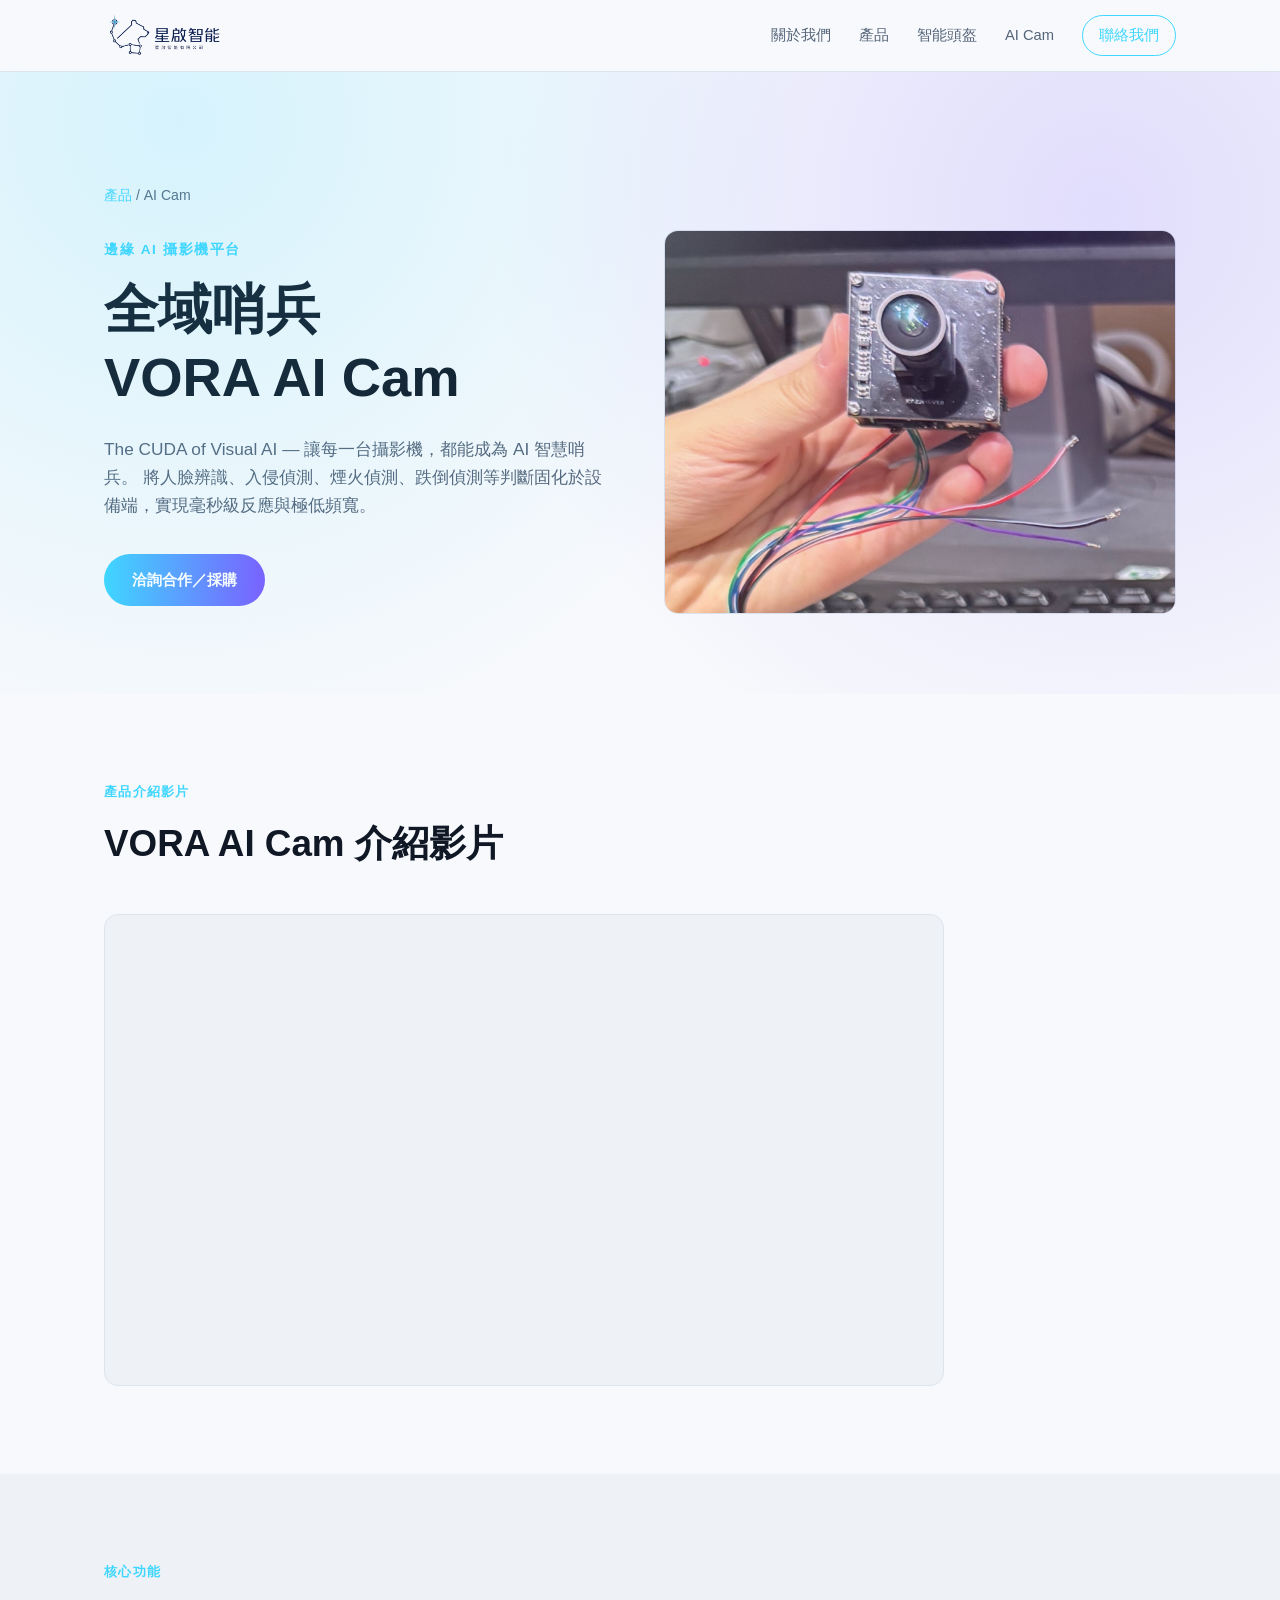
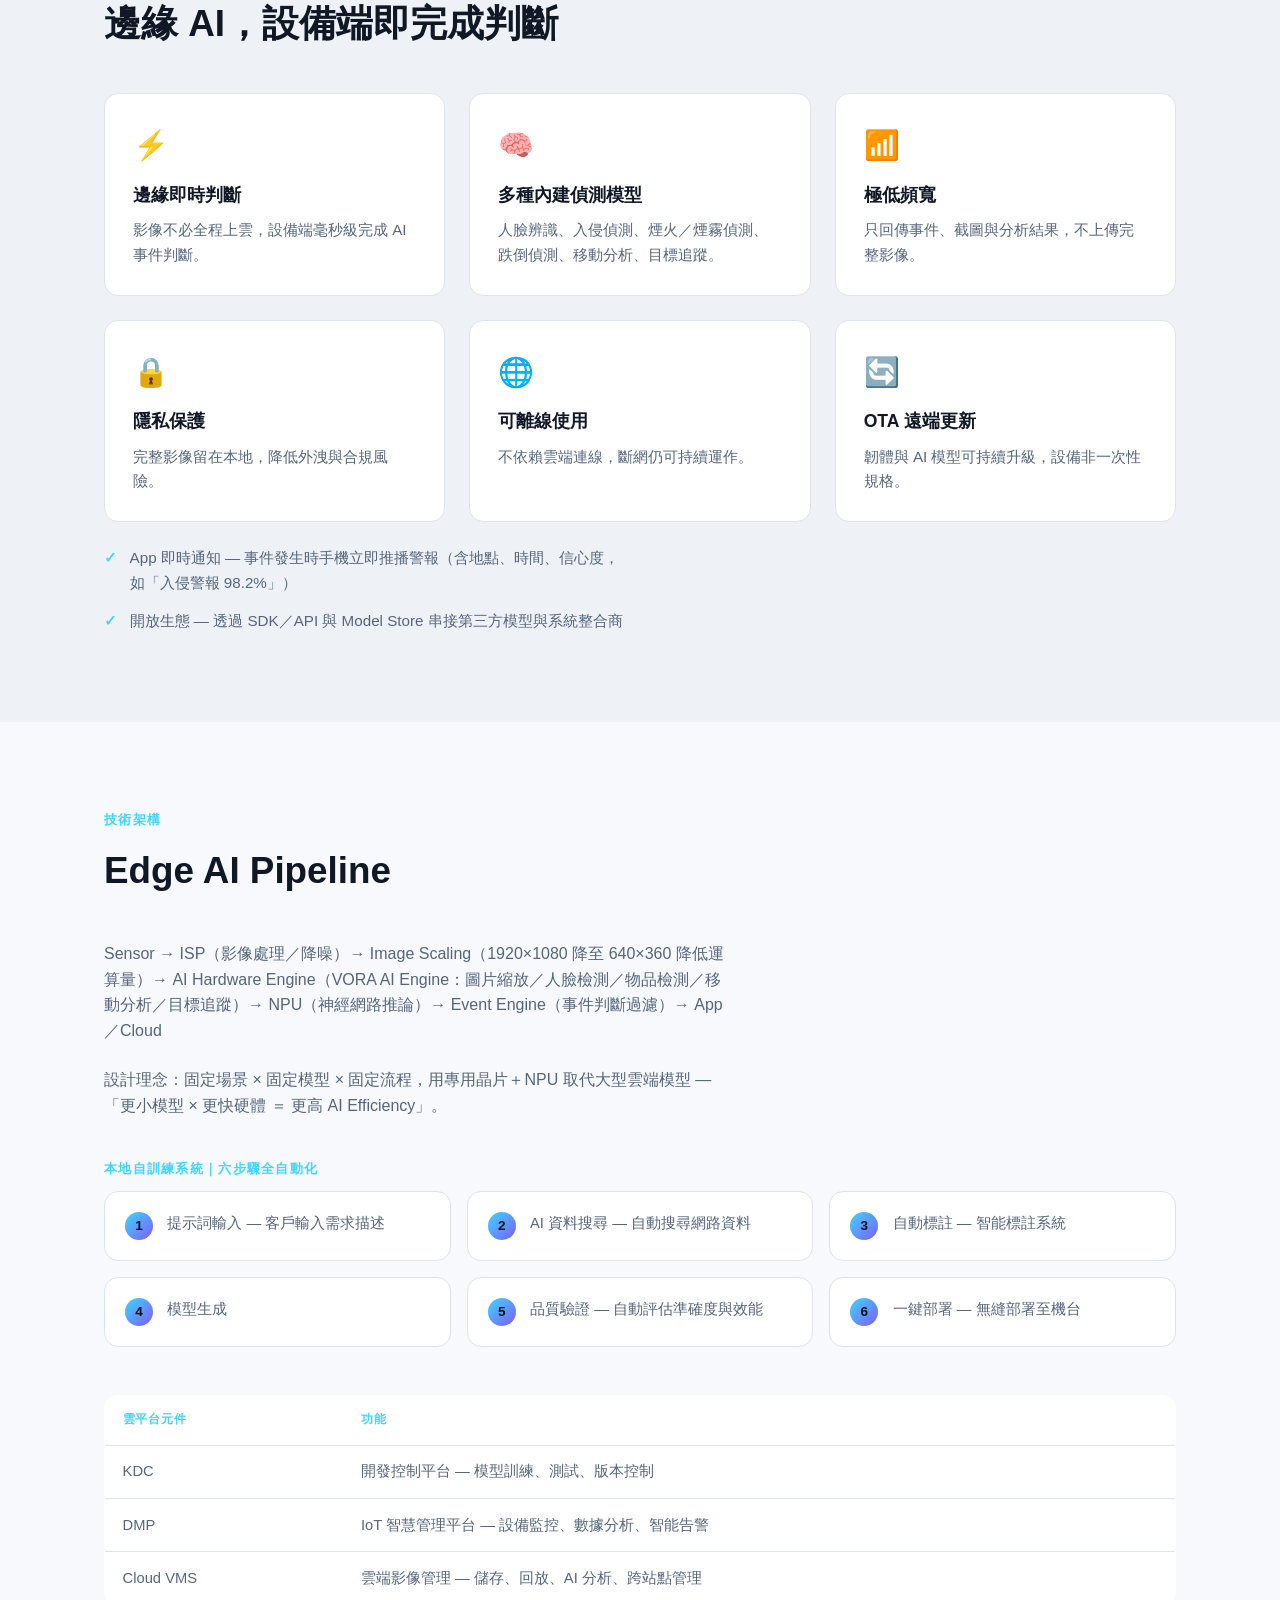
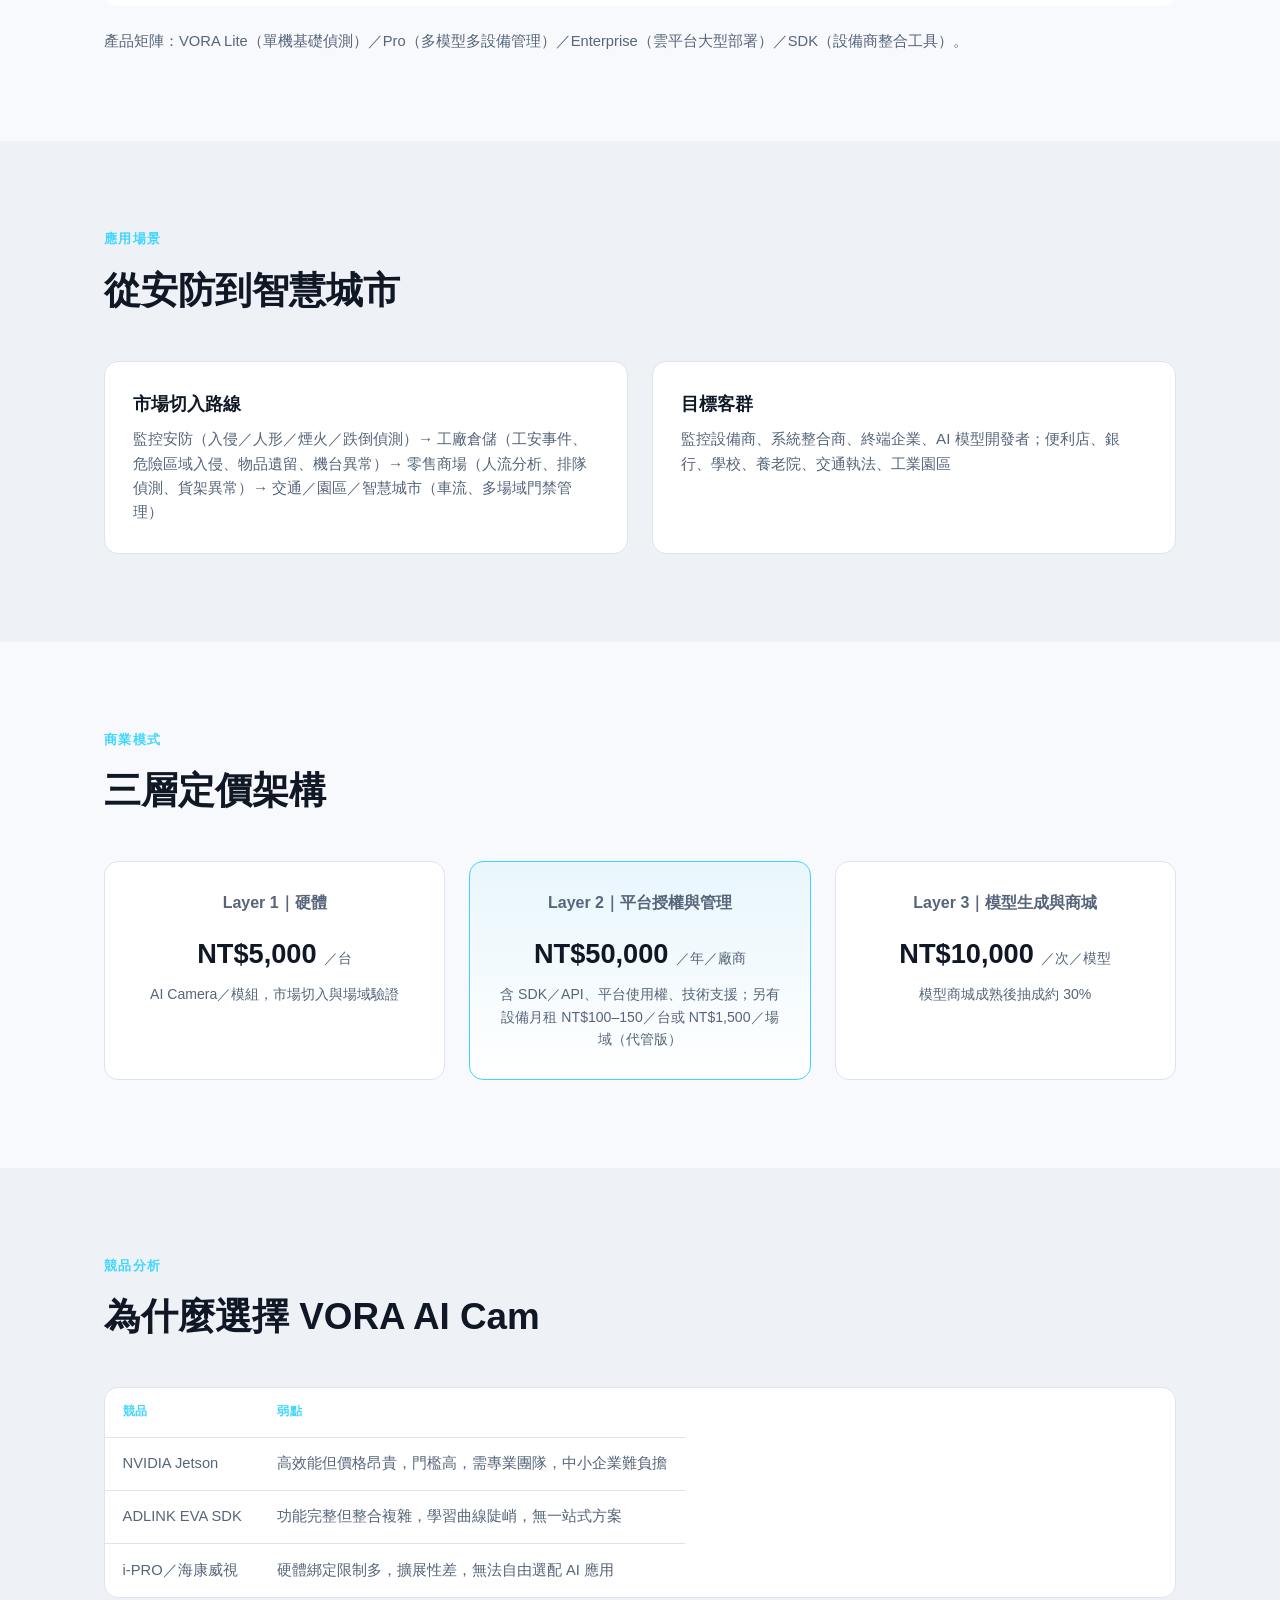
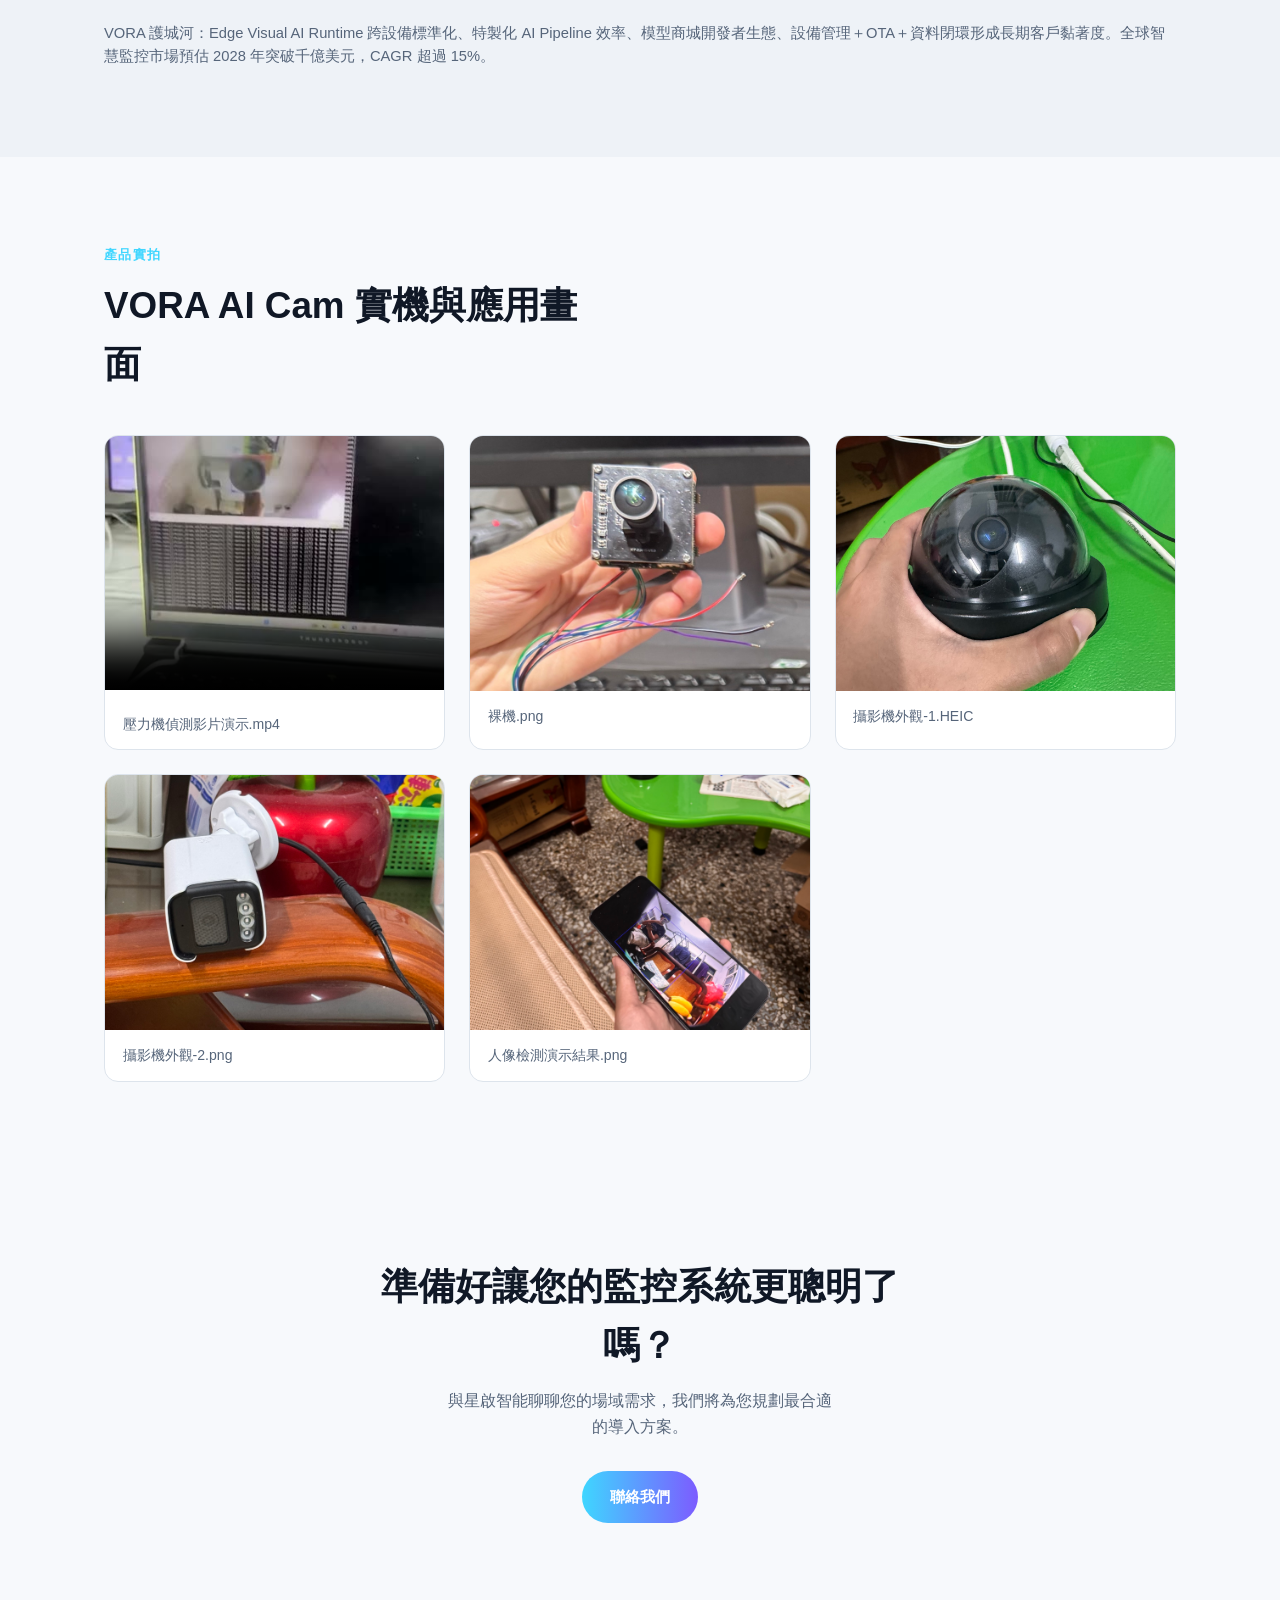
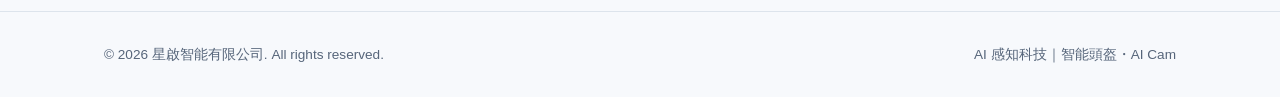
==== commit 6ed33b40: "Add YouTube intro video embeds to helmet and AI Cam product pages" ====
--- a/products/aicam.html
+++ b/products/aicam.html
@@ -6,7 +6,7 @@
 <title>全域哨兵｜VORA AI Cam — 星啟智能有限公司</title>
 <meta name="description" content="VORA AI Cam：邊緣視覺 AI 攝影機平台，本地即時判斷、極低頻寬、OTA 持續升級，一鍵訓練、一鍵部署。">
 <link rel="icon" href="data:image/svg+xml,<svg xmlns=%22http://www.w3.org/2000/svg%22 viewBox=%220 0 100 100%22><text y=%22.9em%22 font-size=%2290%22>✨</text></svg>">
-<link rel="stylesheet" href="../css/style.css?v=1784627616">
+<link rel="stylesheet" href="../css/style.css?v=1784629890">
 </head>
 <body>
 
@@ -49,6 +49,16 @@
     </div>
   </section>
 
+  <section class="section">
+    <div class="container">
+      <p class="section-label">產品介紹影片</p>
+      <h2>VORA AI Cam 介紹影片</h2>
+      <div class="video-embed">
+        <iframe src="https://www.youtube.com/embed/OtuBEj1U0Vg" title="VORA AI Cam 介紹影片" frameborder="0" allow="accelerometer; autoplay; clipboard-write; encrypted-media; gyroscope; picture-in-picture; web-share" allowfullscreen loading="lazy"></iframe>
+      </div>
+    </div>
+  </section>
+
   <section class="section section-alt">
     <div class="container">
       <p class="section-label">核心功能</p>
@@ -234,6 +244,6 @@
   </div>
 </footer>
 
-<script src="../js/main.js?v=1784627616"></script>
+<script src="../js/main.js?v=1784629890"></script>
 </body>
 </html>
--- a/css/style.css
+++ b/css/style.css
@@ -331,6 +331,24 @@
 .section-cta { text-align: center; }
 .cta-inner h2 { margin: 0 auto 0.75rem; max-width: 28ch; }
 .cta-inner p { color: var(--text-dim); max-width: 44ch; margin: 0 auto 2rem; }
+
+.video-embed {
+  position: relative;
+  width: 100%;
+  max-width: 840px;
+  aspect-ratio: 16 / 9;
+  border-radius: var(--radius);
+  overflow: hidden;
+  border: 1px solid var(--border);
+  background: var(--bg-alt);
+}
+.video-embed iframe {
+  position: absolute;
+  inset: 0;
+  width: 100%;
+  height: 100%;
+  border: 0;
+}
 
 .gallery {
   display: grid;
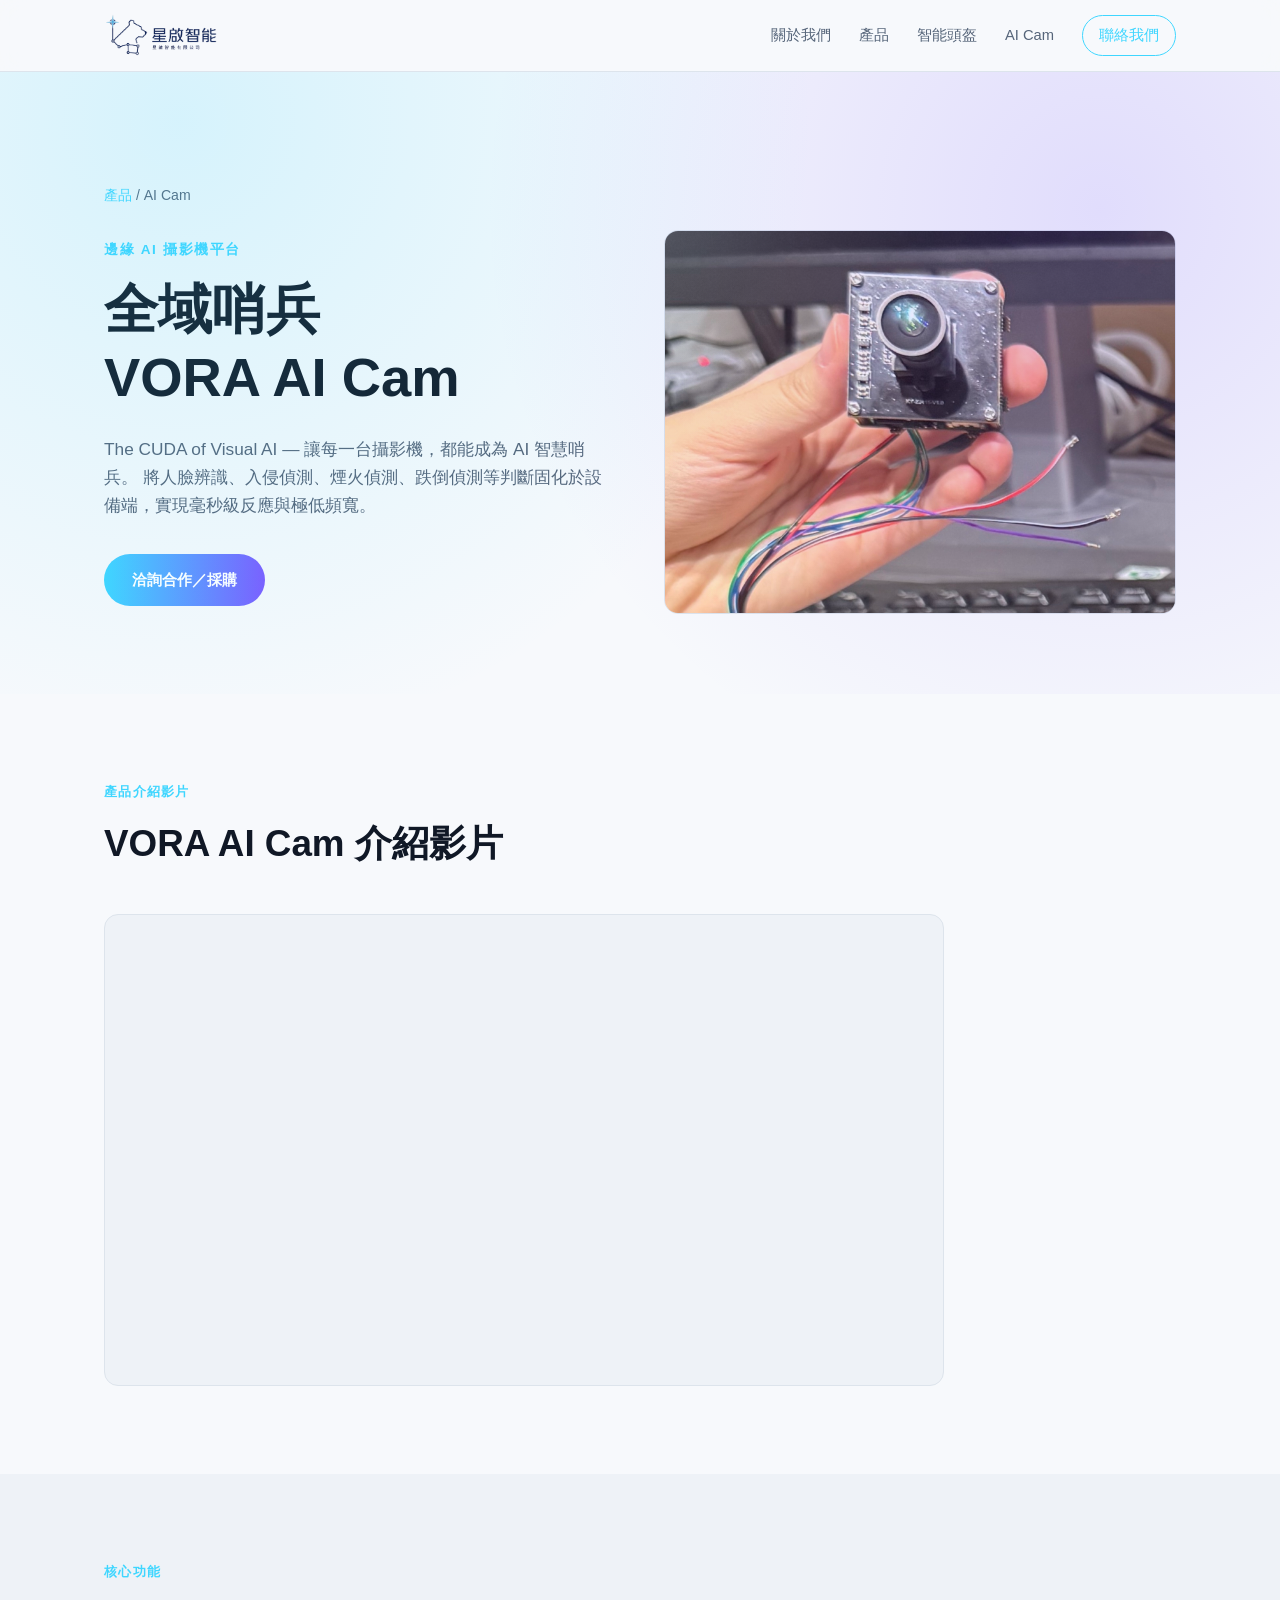
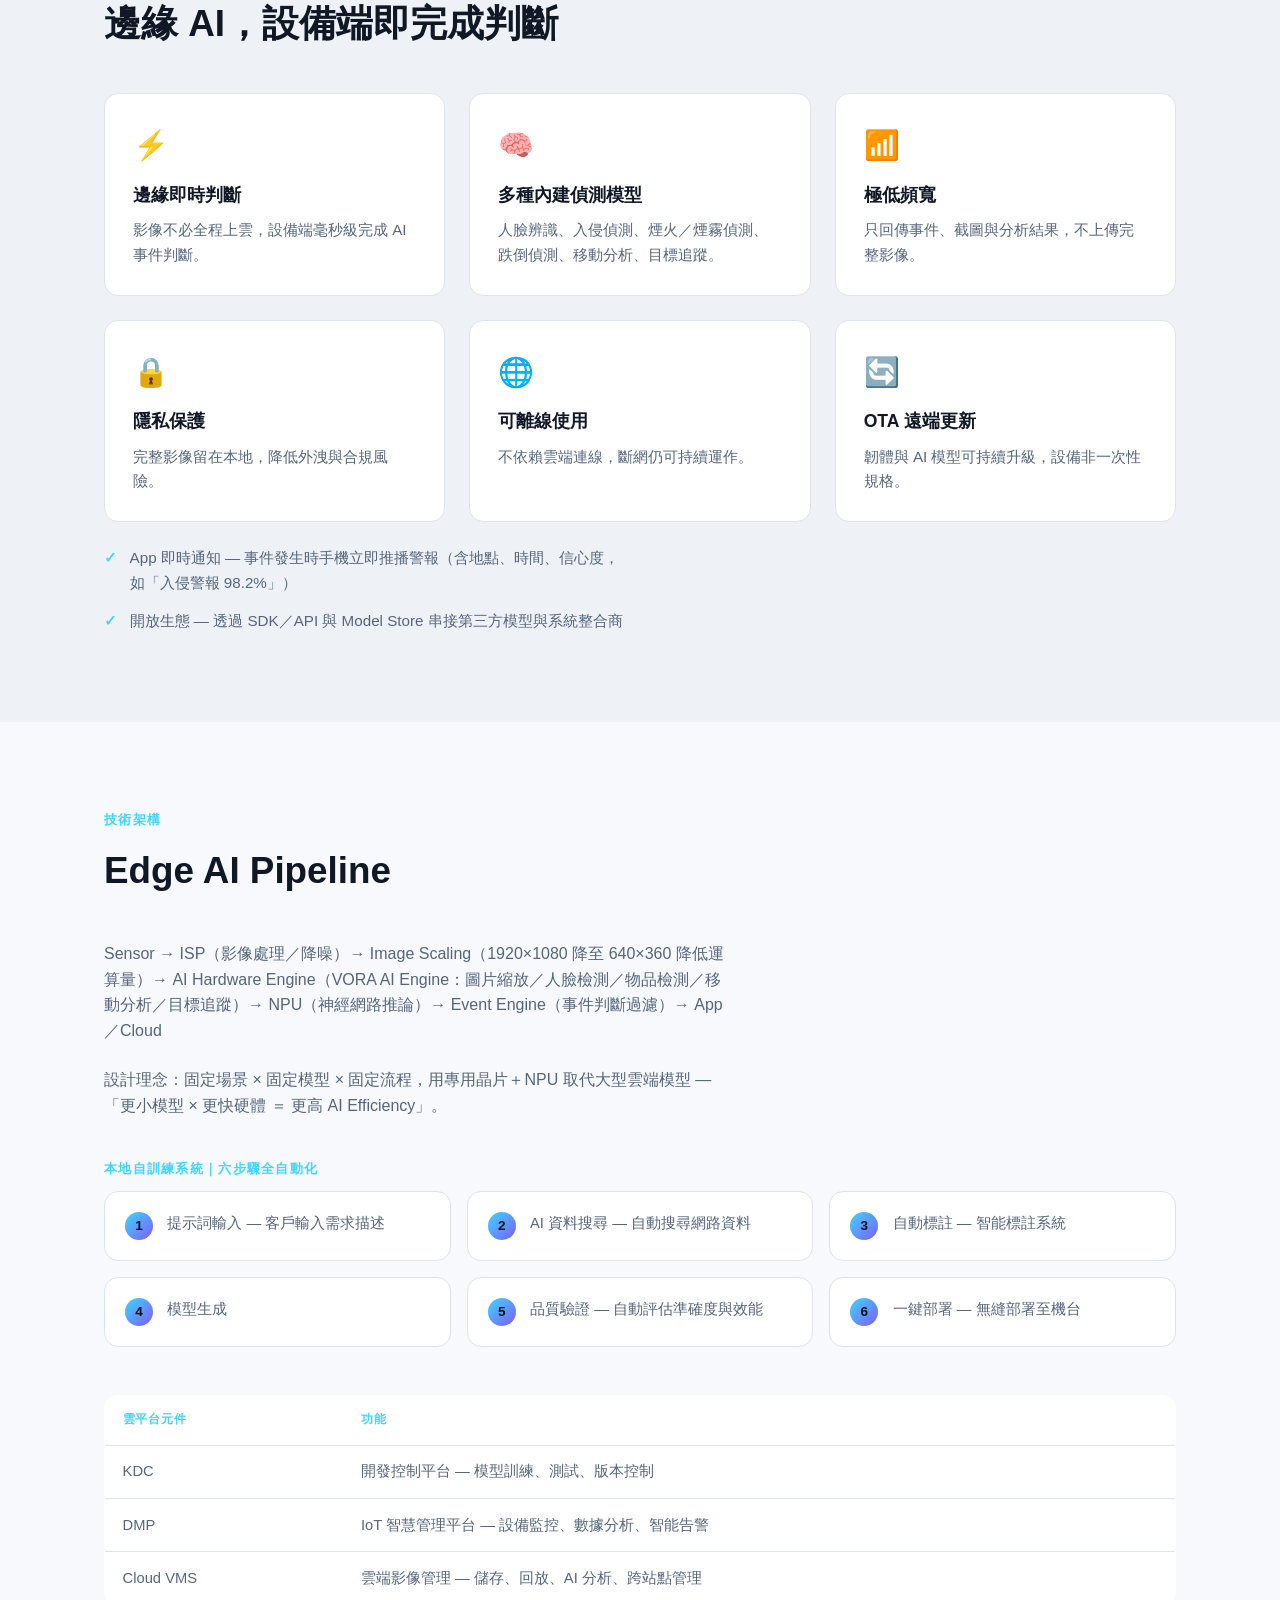
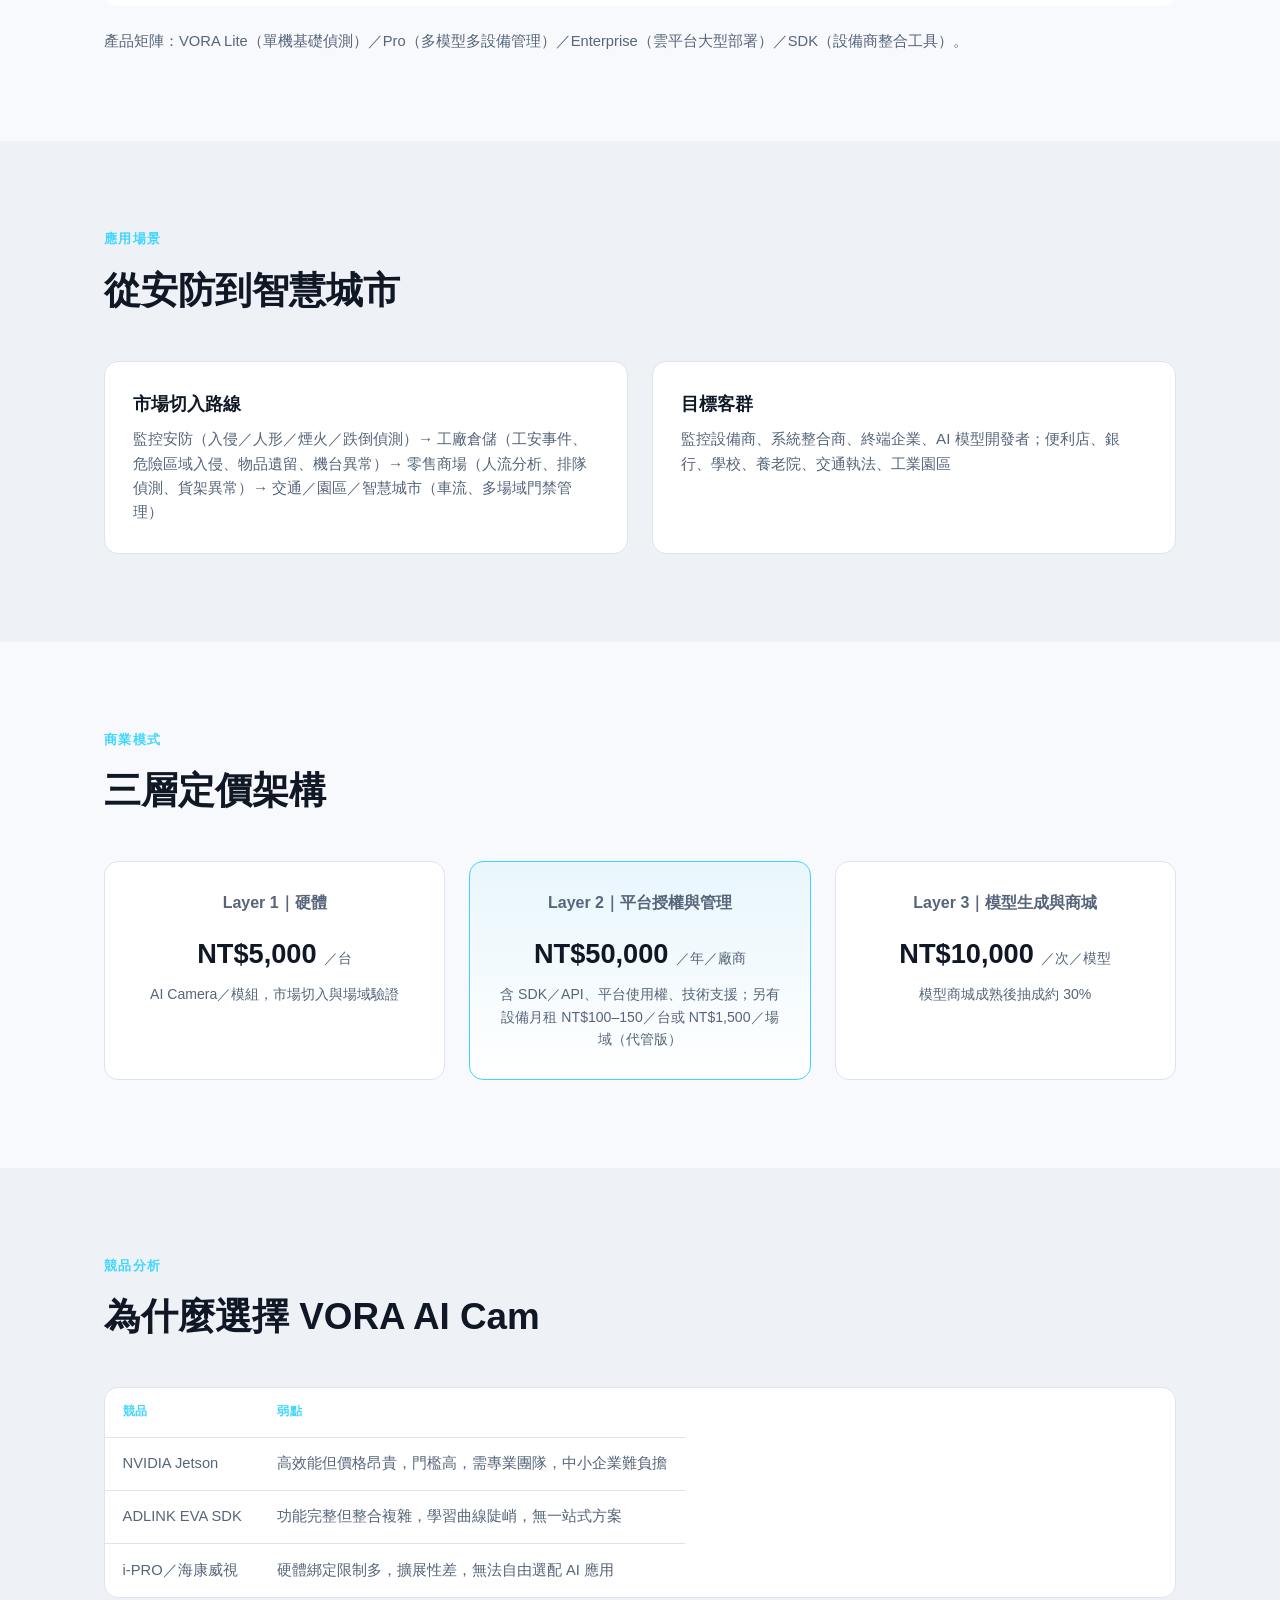
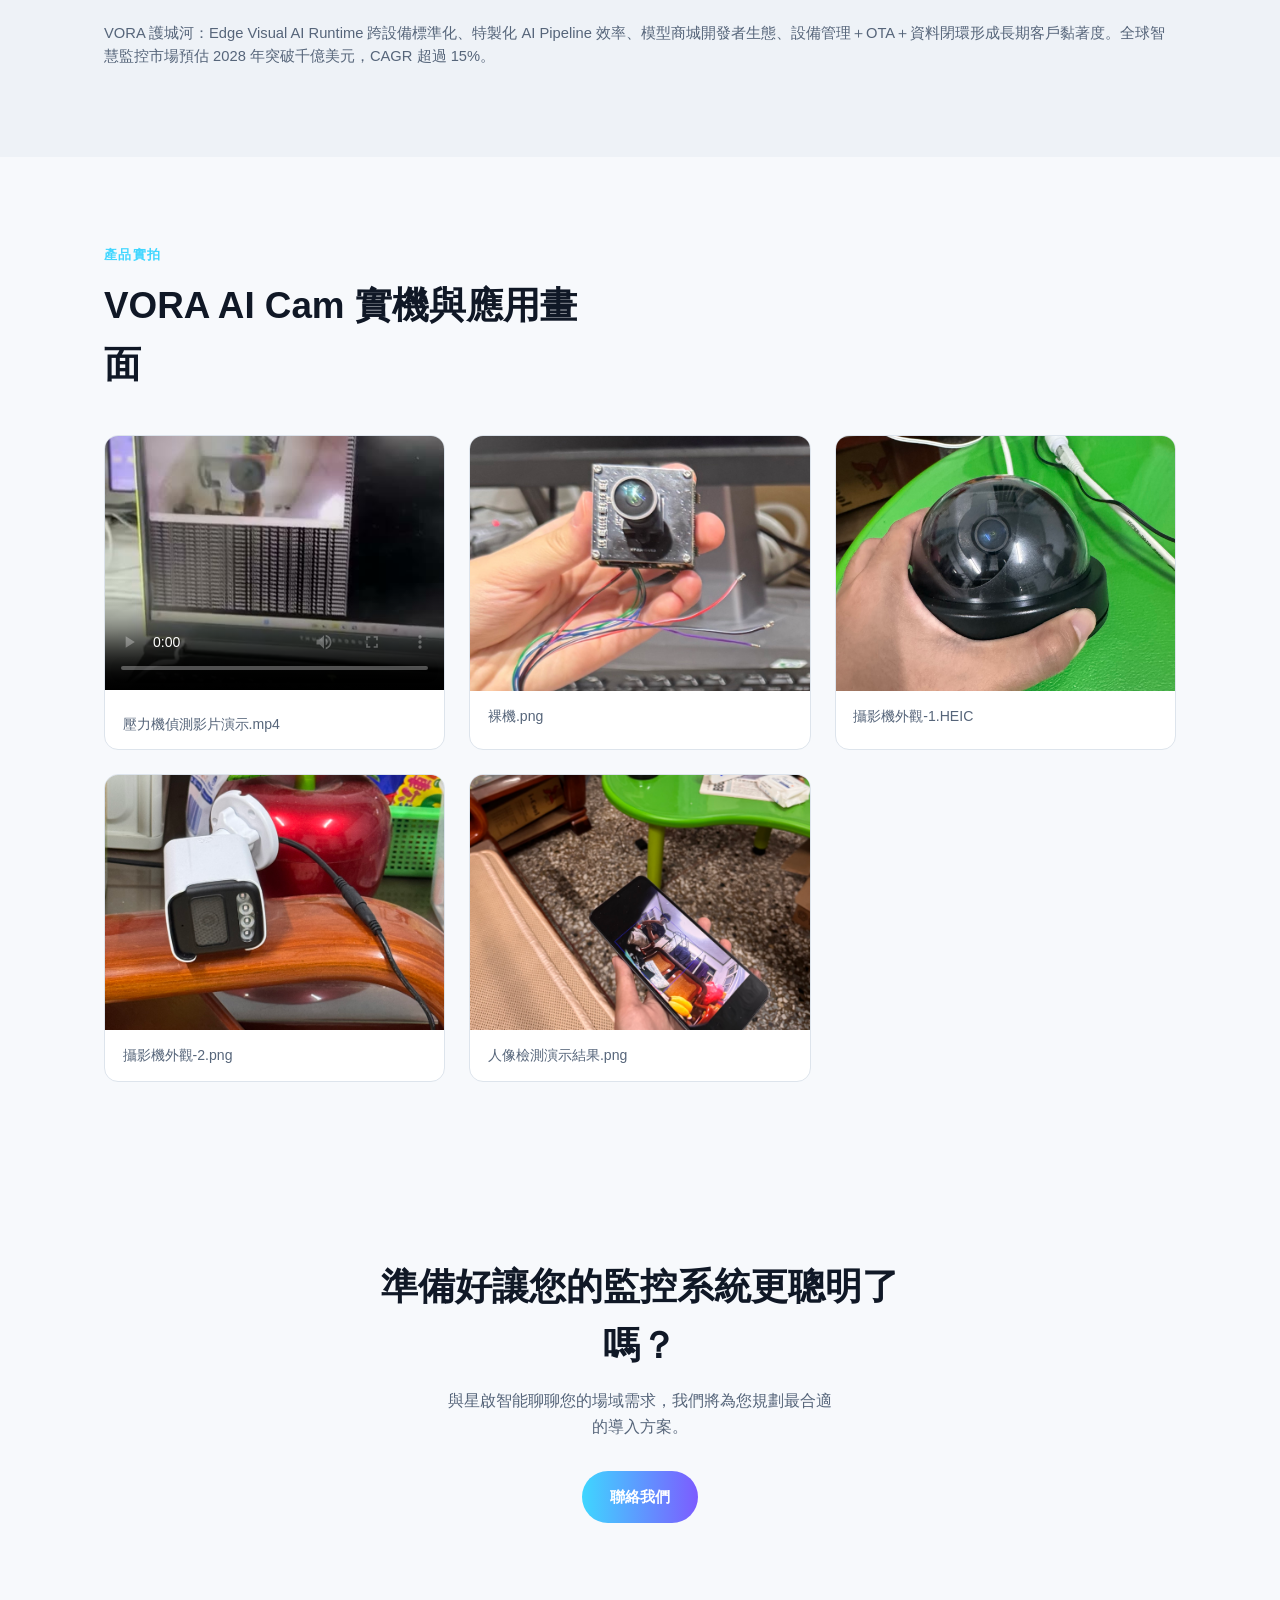
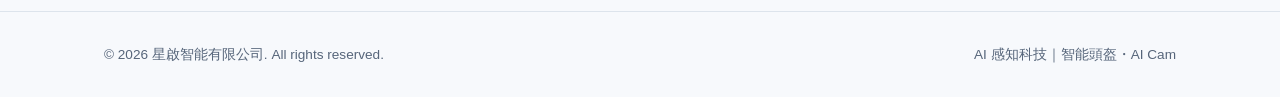
==== commit b9389847: "Replace nav brand logo with new version" ====
--- a/products/aicam.html
+++ b/products/aicam.html
@@ -12,7 +12,7 @@
 
 <header class="nav" id="nav">
   <div class="nav-inner">
-    <a href="../index.html#top" class="brand"><img src="../img/brand/logo.png?v=1784626027" alt="星啟智能有限公司"></a>
+    <a href="../index.html#top" class="brand"><img src="../img/brand/logo.png?v=1784636500" alt="星啟智能有限公司"></a>
     <nav class="nav-links" id="navLinks">
       <a href="../index.html#about">關於我們</a>
       <a href="../index.html#products">產品</a>
